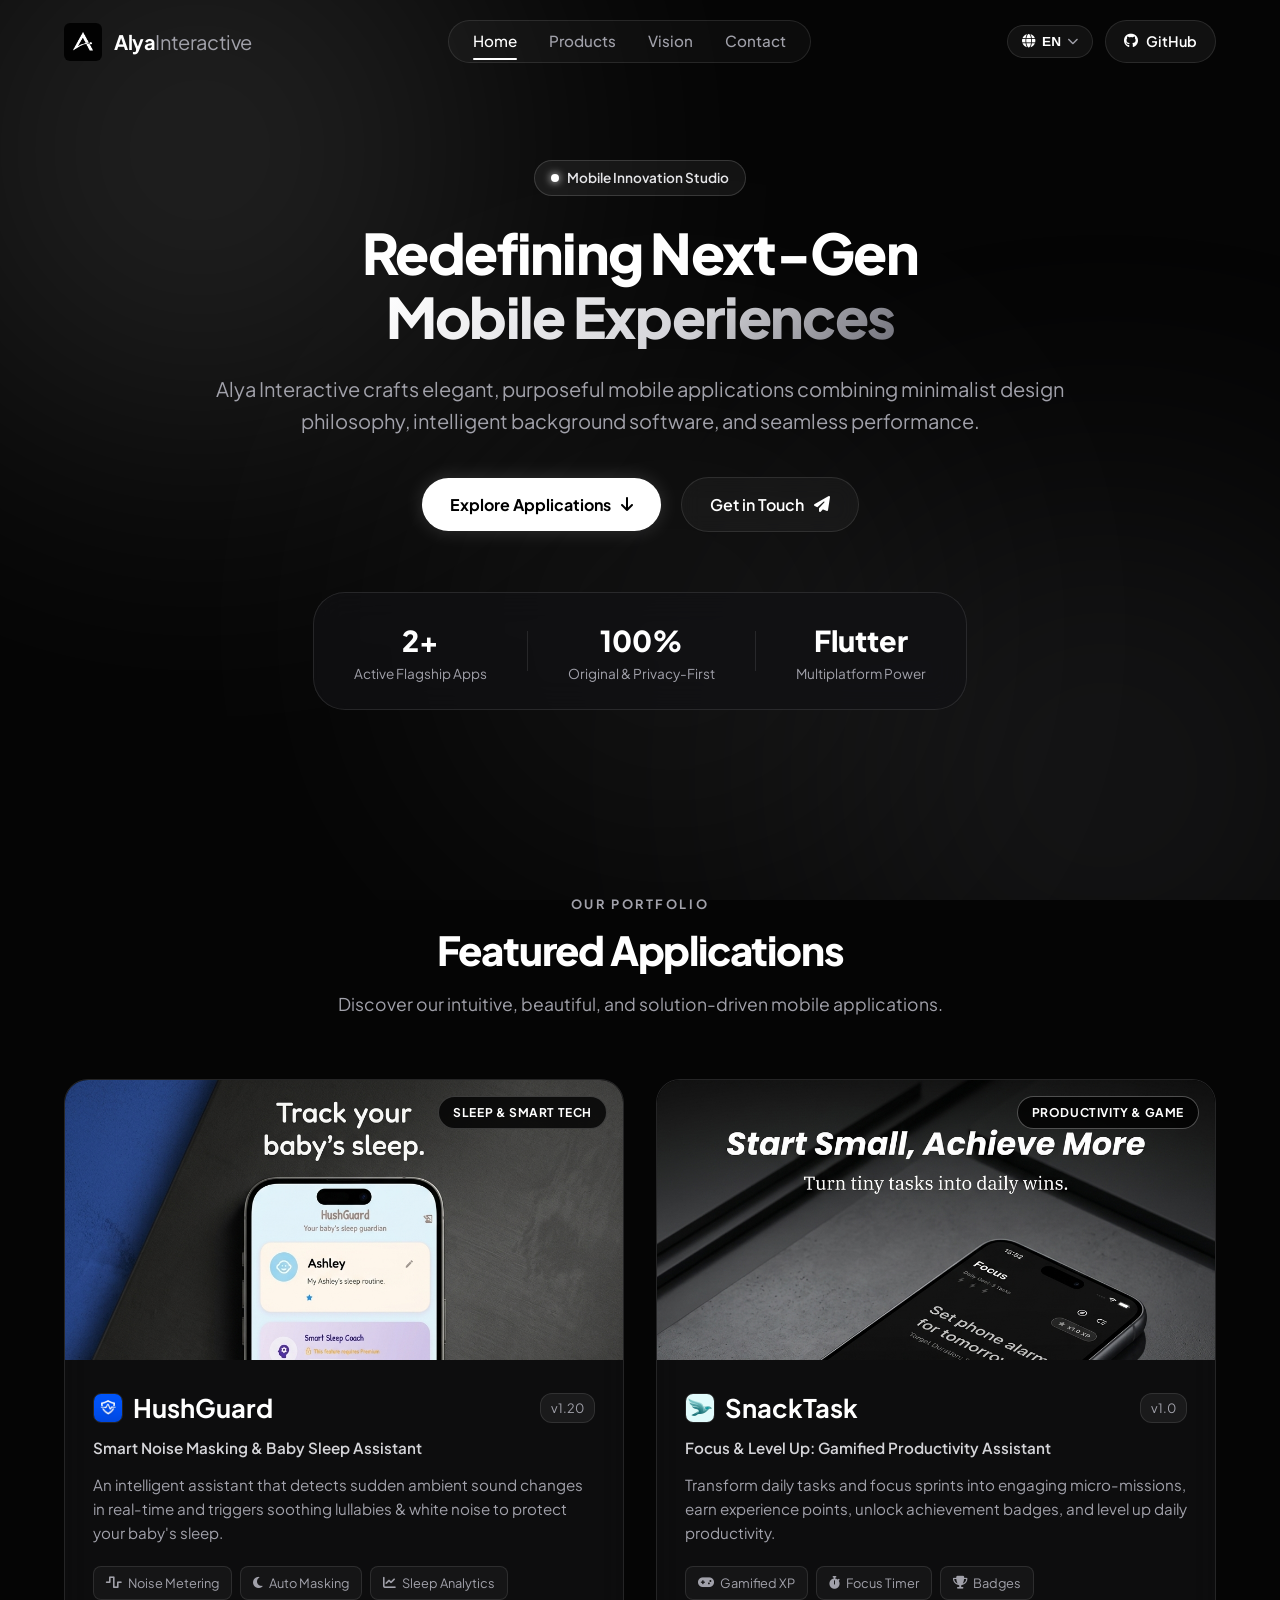
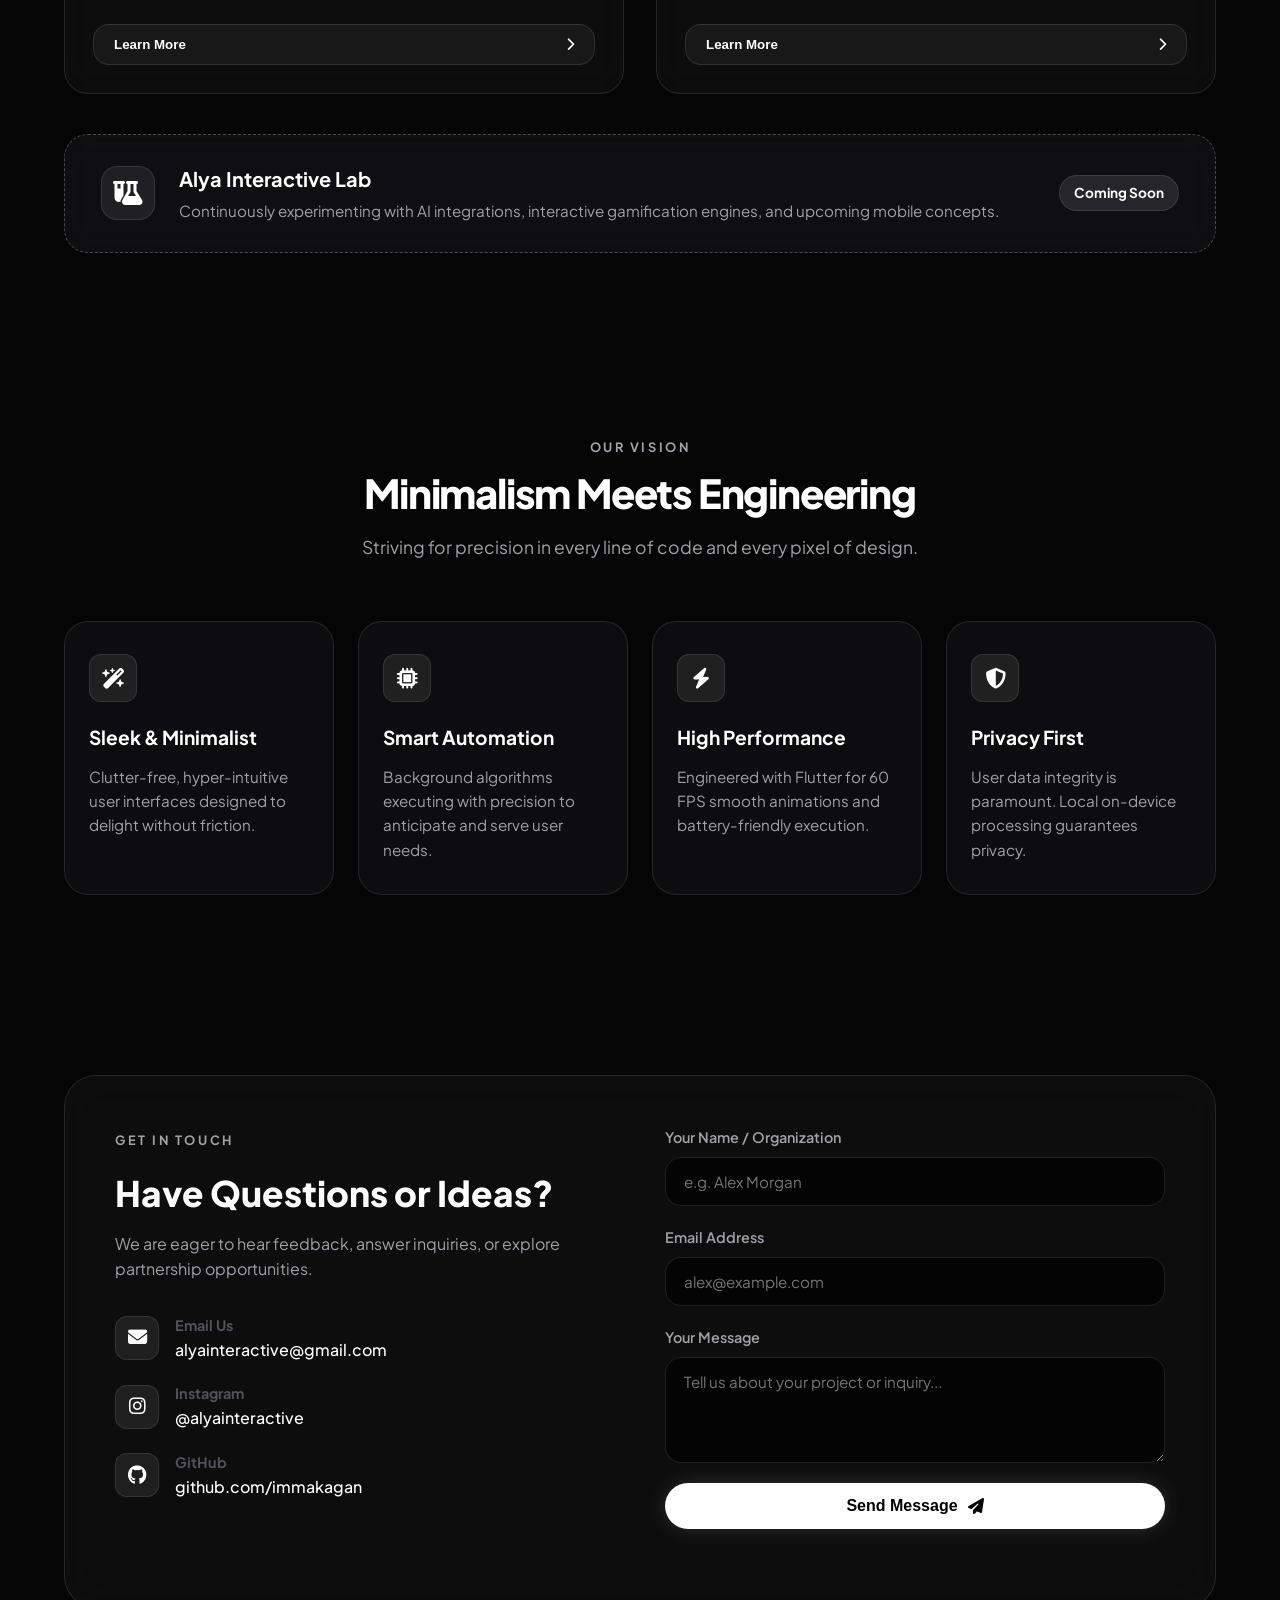
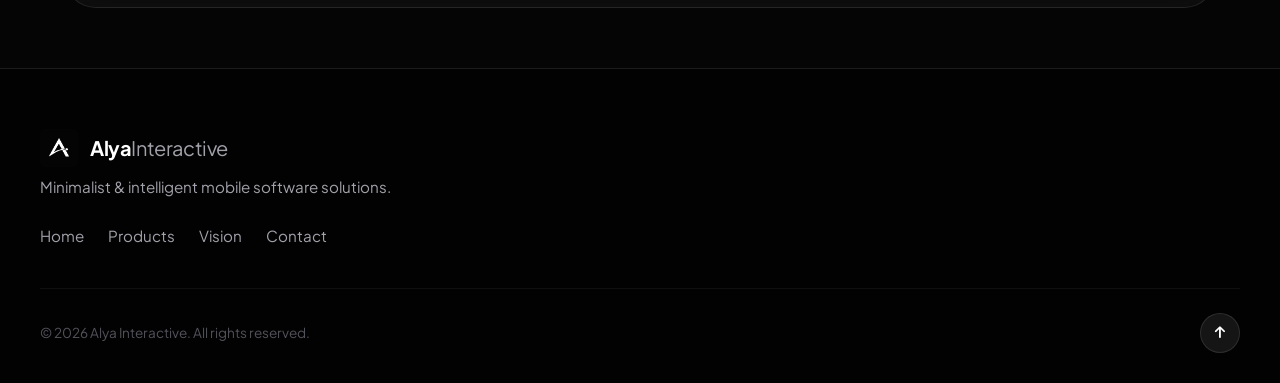
==== index.html @ b9099447 "feat: update contact email to alyainteractive@gmail.com and add Instagram link" ====
<!DOCTYPE html>
<html lang="en">
<head>
    <meta charset="UTF-8">
    <meta name="viewport" content="width=device-width, initial-scale=1.0">
    <meta name="description" content="Alya Interactive - Innovative, smart & minimalist mobile application development studio. Creators of HushGuard, SnackTask, and next-gen mobile experiences.">
    <meta name="keywords" content="Alya Interactive, HushGuard, SnackTask, Mobile Studio, App Development, Flutter, iOS, Android, Minimalist Design">
    <meta name="author" content="Alya Interactive">
    <meta property="og:title" content="Alya Interactive | Mobile App & Digital Experience Studio">
    <meta property="og:description" content="Redefining mobile experiences with minimalist design and intelligent technology. Explore our apps.">
    <meta property="og:type" content="website">
    <meta property="og:url" content="https://immakagan.github.io/alyainteractive.github.io/">
    <meta property="og:image" content="assets/images/hushguard_mockup.png">
    
    <title>Alya Interactive | Mobile App & Digital Experience Studio</title>
    
    <!-- Google Fonts -->
    <link rel="preconnect" href="https://fonts.googleapis.com">
    <link rel="preconnect" href="https://fonts.gstatic.com" crossorigin>
    <link href="https://fonts.googleapis.com/css2?family=Plus+Jakarta+Sans:wght@300;400;500;600;700;800&display=swap" rel="stylesheet">
    
    <!-- FontAwesome Icons -->
    <link rel="stylesheet" href="https://cdnjs.cloudflare.com/ajax/libs/font-awesome/6.5.1/css/all.min.css">
    
    <!-- Custom CSS -->
    <link rel="stylesheet" href="style.css">
</head>
<body>
    <!-- Background Animated Gradient Orbs -->
    <div class="gradient-bg">
        <div class="orb orb-1"></div>
        <div class="orb orb-2"></div>
        <div class="orb orb-3"></div>
    </div>
    
    <!-- Header / Navbar -->
    <header class="navbar-header" id="navbar">
        <div class="nav-container">
            <a href="#hero" class="brand-logo" id="brand-logo">
                <img src="assets/images/logo.png" alt="Alya Interactive Logo" class="brand-logo-img">
                <span class="logo-text">Alya<span class="highlight">Interactive</span></span>
            </a>
            
            <nav class="nav-menu" id="nav-menu">
                <a href="#hero" class="nav-link active" id="nav-home" data-i18n="nav_home">Home</a>
                <a href="#apps" class="nav-link" id="nav-apps" data-i18n="nav_apps">Products</a>
                <a href="#philosophy" class="nav-link" id="nav-philosophy" data-i18n="nav_philosophy">Vision</a>
                <a href="#contact" class="nav-link" id="nav-contact" data-i18n="nav_contact">Contact</a>
            </nav>
            
            <div class="nav-actions">
                <!-- 10 Languages i18n Dropdown -->
                <div class="lang-dropdown" id="lang-dropdown">
                    <button class="lang-btn" id="lang-btn" onclick="toggleLangMenu(event)" aria-label="Select Language">
                        <i class="fa-solid fa-globe"></i>
                        <span id="current-lang-code">EN</span>
                        <i class="fa-solid fa-chevron-down lang-chevron"></i>
                    </button>
                    <div class="lang-menu" id="lang-menu">
                        <button class="lang-option" data-lang="en" onclick="setLanguage('en')">🇬🇧 English</button>
                        <button class="lang-option" data-lang="tr" onclick="setLanguage('tr')">🇹🇷 Türkçe</button>
                        <button class="lang-option" data-lang="es" onclick="setLanguage('es')">🇪🇸 Español</button>
                        <button class="lang-option" data-lang="de" onclick="setLanguage('de')">🇩🇪 Deutsch</button>
                        <button class="lang-option" data-lang="fr" onclick="setLanguage('fr')">🇫🇷 Français</button>
                        <button class="lang-option" data-lang="it" onclick="setLanguage('it')">🇮🇹 Italiano</button>
                        <button class="lang-option" data-lang="pt" onclick="setLanguage('pt')">🇵🇹 Português</button>
                        <button class="lang-option" data-lang="ja" onclick="setLanguage('ja')">🇯🇵 日本語</button>
                        <button class="lang-option" data-lang="ko" onclick="setLanguage('ko')">🇰🇷 한국어</button>
                        <button class="lang-option" data-lang="zh" onclick="setLanguage('zh')">🇨🇳 中文</button>
                    </div>
                </div>

                <a href="https://github.com/immakagan" target="_blank" rel="noopener" class="btn-github-nav" id="github-nav-btn" title="GitHub Profile">
                    <i class="fa-brands fa-github"></i> GitHub
                </a>
                <button class="mobile-toggle" id="mobile-toggle-btn" aria-label="Toggle Navigation Menu">
                    <i class="fa-solid fa-bars"></i>
                </button>
            </div>
        </div>
    </header>

    <main>
        <!-- Hero Section -->
        <section class="hero-section" id="hero">
            <div class="hero-content">
                <div class="badge-pill">
                    <span class="badge-dot"></span>
                    <span data-i18n="badge_studio">Mobile Innovation Studio</span>
                </div>
                <h1 class="hero-title">
                    <span data-i18n="hero_title_prefix">Redefining Next-Gen </span><span class="gradient-text" data-i18n="hero_title_highlight">Mobile Experiences</span>
                </h1>
                <p class="hero-subtitle" data-i18n="hero_subtitle">
                    Alya Interactive crafts elegant, purposeful mobile applications combining minimalist design philosophy, intelligent background software, and seamless performance.
                </p>
                <div class="hero-cta-group">
                    <a href="#apps" class="btn-primary" id="btn-explore-apps">
                        <span data-i18n="btn_explore">Explore Applications</span>
                        <i class="fa-solid fa-arrow-down"></i>
                    </a>
                    <a href="#contact" class="btn-secondary" id="btn-contact-hero">
                        <span data-i18n="btn_contact">Get in Touch</span>
                        <i class="fa-solid fa-paper-plane"></i>
                    </a>
                </div>
                
                <div class="hero-stats">
                    <div class="stat-item">
                        <span class="stat-number">2+</span>
                        <span class="stat-label" data-i18n="stat_apps">Active Flagship Apps</span>
                    </div>
                    <div class="stat-divider"></div>
                    <div class="stat-item">
                        <span class="stat-number">100%</span>
                        <span class="stat-label" data-i18n="stat_original">Original & Privacy-First</span>
                    </div>
                    <div class="stat-divider"></div>
                    <div class="stat-item">
                        <span class="stat-number">Flutter</span>
                        <span class="stat-label" data-i18n="stat_power">Multiplatform Power</span>
                    </div>
                </div>
            </div>
        </section>

        <!-- Apps Section -->
        <section class="apps-section" id="apps">
            <div class="section-header">
                <span class="section-tag" data-i18n="portfolio_tag">OUR PORTFOLIO</span>
                <h2 class="section-title" data-i18n="portfolio_title">Featured Applications</h2>
                <p class="section-description" data-i18n="portfolio_sub">Discover our intuitive, beautiful, and solution-driven mobile applications.</p>
            </div>

            <div class="apps-grid">
                <!-- App Card 1: HushGuard -->
                <article class="app-card" id="app-card-hushguard">
                    <div class="app-card-image">
                        <img src="assets/images/hushguard_mockup.png" alt="HushGuard Smart Noise Masking Assistant" loading="lazy">
                        <div class="app-badge">Sleep & Smart Tech</div>
                    </div>
                    <div class="app-card-body">
                        <div class="app-title-row">
                            <div class="app-title-flex">
                                <img src="assets/images/hushguard_icon.png" alt="HushGuard Icon" class="app-mini-icon" onerror="this.style.display='none';">
                                <h3 class="app-title">HushGuard</h3>
                            </div>
                            <span class="app-version">v1.20</span>
                        </div>
                        <p class="app-tagline" data-i18n="hushguard_tagline">Smart Noise Masking & Baby Sleep Assistant</p>
                        <p class="app-summary" data-i18n="hushguard_summary">
                            An intelligent assistant that detects sudden ambient sound changes in real-time and triggers soothing lullabies & white noise to protect your baby's sleep.
                        </p>
                        
                        <div class="app-features-chips">
                            <span><i class="fa-solid fa-wave-square"></i> Noise Metering</span>
                            <span><i class="fa-solid fa-moon"></i> Auto Masking</span>
                            <span><i class="fa-solid fa-chart-line"></i> Sleep Analytics</span>
                        </div>
                        
                        <div class="app-card-actions">
                            <button class="btn-card-details" onclick="openModal('hushguard')" id="btn-details-hushguard">
                                <span data-i18n="btn_details">Learn More</span>
                                <i class="fa-solid fa-chevron-right"></i>
                            </button>
                        </div>
                    </div>
                </article>

                <!-- App Card 2: SnackTask -->
                <article class="app-card" id="app-card-snacktask">
                    <div class="app-card-image">
                        <img src="assets/images/snacktask_mockup.png" alt="SnackTask Gamified Task & Focus Booster" loading="lazy">
                        <div class="app-badge accent-green">Productivity & Game</div>
                    </div>
                    <div class="app-card-body">
                        <div class="app-title-row">
                            <div class="app-title-flex">
                                <img src="assets/images/snacktask_icon.png" alt="SnackTask Icon" class="app-mini-icon" onerror="this.style.display='none';">
                                <h3 class="app-title">SnackTask</h3>
                            </div>
                            <span class="app-version">v1.0</span>
                        </div>
                        <p class="app-tagline" data-i18n="snacktask_tagline">Focus & Level Up: Gamified Productivity Assistant</p>
                        <p class="app-summary" data-i18n="snacktask_summary">
                            Transform daily tasks and focus sprints into engaging micro-missions, earn experience points, unlock achievement badges, and level up daily productivity.
                        </p>
                        
                        <div class="app-features-chips">
                            <span><i class="fa-solid fa-gamepad"></i> Gamified XP</span>
                            <span><i class="fa-solid fa-stopwatch"></i> Focus Timer</span>
                            <span><i class="fa-solid fa-trophy"></i> Badges</span>
                        </div>
                        
                        <div class="app-card-actions">
                            <button class="btn-card-details" onclick="openModal('snacktask')" id="btn-details-snacktask">
                                <span data-i18n="btn_details">Learn More</span>
                                <i class="fa-solid fa-chevron-right"></i>
                            </button>
                        </div>
                    </div>
                </article>
            </div>

            <!-- Future Lab Card -->
            <div class="future-lab-banner" id="future-lab">
                <div class="lab-icon"><i class="fa-solid fa-flask-vial"></i></div>
                <div class="lab-text">
                    <h3 data-i18n="lab_title">Alya Interactive Lab</h3>
                    <p data-i18n="lab_desc">Continuously experimenting with AI integrations, interactive gamification engines, and upcoming mobile concepts.</p>
                </div>
                <div class="lab-badge" data-i18n="lab_badge">Coming Soon</div>
            </div>
        </section>

        <!-- Philosophy Section -->
        <section class="philosophy-section" id="philosophy">
            <div class="section-header">
                <span class="section-tag" data-i18n="vision_tag">OUR VISION</span>
                <h2 class="section-title" data-i18n="vision_title">Minimalism Meets Engineering</h2>
                <p class="section-description" data-i18n="vision_sub">Striving for precision in every line of code and every pixel of design.</p>
            </div>

            <div class="pillars-grid">
                <div class="pillar-card">
                    <div class="pillar-icon"><i class="fa-solid fa-wand-magic-sparkles"></i></div>
                    <h3 data-i18n="p1_title">Sleek & Minimalist</h3>
                    <p data-i18n="p1_desc">Clutter-free, hyper-intuitive user interfaces designed to delight without friction.</p>
                </div>

                <div class="pillar-card">
                    <div class="pillar-icon"><i class="fa-solid fa-microchip"></i></div>
                    <h3 data-i18n="p2_title">Smart Automation</h3>
                    <p data-i18n="p2_desc">Background algorithms executing with precision to anticipate and serve user needs.</p>
                </div>

                <div class="pillar-card">
                    <div class="pillar-icon"><i class="fa-solid fa-bolt"></i></div>
                    <h3 data-i18n="p3_title">High Performance</h3>
                    <p data-i18n="p3_desc">Engineered with Flutter for 60 FPS smooth animations and battery-friendly execution.</p>
                </div>

                <div class="pillar-card">
                    <div class="pillar-icon"><i class="fa-solid fa-shield-halved"></i></div>
                    <h3 data-i18n="p4_title">Privacy First</h3>
                    <p data-i18n="p4_desc">User data integrity is paramount. Local on-device processing guarantees privacy.</p>
                </div>
            </div>
        </section>

        <!-- Contact Section -->
        <section class="contact-section" id="contact">
            <div class="contact-card">
                <div class="contact-info">
                    <span class="section-tag" data-i18n="contact_tag">GET IN TOUCH</span>
                    <h2 data-i18n="contact_title">Have Questions or Ideas?</h2>
                    <p data-i18n="contact_sub">We are eager to hear feedback, answer inquiries, or explore partnership opportunities.</p>
                    
                    <div class="contact-details">
                        <div class="contact-item">
                            <i class="fa-solid fa-envelope"></i>
                            <div>
                                <strong>Email Us</strong>
                                <span><a href="mailto:alyainteractive@gmail.com" class="contact-link">alyainteractive@gmail.com</a></span>
                            </div>
                        </div>
                        <div class="contact-item">
                            <i class="fa-brands fa-instagram"></i>
                            <div>
                                <strong>Instagram</strong>
                                <span><a href="https://www.instagram.com/alyainteractive/" target="_blank" rel="noopener" class="contact-link">@alyainteractive</a></span>
                            </div>
                        </div>
                        <div class="contact-item">
                            <i class="fa-brands fa-github"></i>
                            <div>
                                <strong>GitHub</strong>
                                <span><a href="https://github.com/immakagan" target="_blank" rel="noopener" class="contact-link">github.com/immakagan</a></span>
                            </div>
                        </div>
                    </div>
                </div>

                <div class="contact-form-wrapper">
                    <form class="contact-form" id="contact-form" onsubmit="handleFormSubmit(event)">
                        <div class="form-group">
                            <label for="contact-name" data-i18n="lbl_name">Your Name / Organization</label>
                            <input type="text" id="contact-name" placeholder="e.g. Alex Morgan" required>
                        </div>
                        <div class="form-group">
                            <label for="contact-email" data-i18n="lbl_email">Email Address</label>
                            <input type="email" id="contact-email" placeholder="alex@example.com" required>
                        </div>
                        <div class="form-group">
                            <label for="contact-message" data-i18n="lbl_message">Your Message</label>
                            <textarea id="contact-message" rows="4" placeholder="Tell us about your project or inquiry..." required></textarea>
                        </div>
                        <button type="submit" class="btn-primary btn-block" id="btn-send-message">
                            <span data-i18n="btn_send">Send Message</span>
                            <i class="fa-solid fa-paper-plane"></i>
                        </button>
                        <div class="form-status" id="form-status"></div>
                    </form>
                </div>
            </div>
        </section>
    </main>

    <!-- Footer -->
    <footer class="footer">
        <div class="footer-container">
            <div class="footer-brand">
                <div class="brand-logo">
                    <img src="assets/images/logo.png" alt="Alya Interactive Logo" class="brand-logo-img">
                    <span class="logo-text">Alya<span class="highlight">Interactive</span></span>
                </div>
                <p data-i18n="footer_tagline">Minimalist & intelligent mobile software solutions.</p>
            </div>
            
            <div class="footer-links">
                <a href="#hero" data-i18n="nav_home">Home</a>
                <a href="#apps" data-i18n="nav_apps">Products</a>
                <a href="#philosophy" data-i18n="nav_philosophy">Vision</a>
                <a href="#contact" data-i18n="nav_contact">Contact</a>
            </div>

            <div class="footer-bottom">
                <p data-i18n="footer_rights">© 2026 Alya Interactive. All rights reserved.</p>
                <button class="back-to-top" id="back-to-top" onclick="window.scrollTo({top: 0, behavior: 'smooth'})" aria-label="Back to Top">
                    <i class="fa-solid fa-arrow-up"></i>
                </button>
            </div>
        </div>
    </footer>

    <!-- App Detail Modal -->
    <div class="modal-backdrop" id="app-modal" onclick="closeModalOnBackdrop(event)">
        <div class="modal-content">
            <button class="modal-close" onclick="closeModal()" aria-label="Close Modal"><i class="fa-solid fa-xmark"></i></button>
            
            <div id="modal-hushguard" class="modal-app-details" style="display: none;">
                <div class="modal-header">
                    <img src="assets/images/hushguard_mockup.png" alt="HushGuard Screenshot" class="modal-img">
                    <div>
                        <span class="modal-tag">Baby & Sleep Tech</span>
                        <h2>HushGuard</h2>
                        <p class="modal-sub">Smart Noise Monitoring & Masking Assistant</p>
                    </div>
                </div>
                <div class="modal-body-text">
                    <h4>Key Features</h4>
                    <ul>
                        <li><i class="fa-solid fa-check"></i> <strong>Ambient Noise Monitoring:</strong> Real-time high-precision decibel and noise level detection.</li>
                        <li><i class="fa-solid fa-check"></i> <strong>Automated Sound Trigger:</strong> Instantly plays soothing white noise or lullabies when disturbance or crying is detected.</li>
                        <li><i class="fa-solid fa-check"></i> <strong>Rich Audio Library:</strong> Ocean waves, rain soundscapes, white noise, and custom lullabies.</li>
                        <li><i class="fa-solid fa-check"></i> <strong>Background Efficiency:</strong> Continues monitoring seamlessly with minimal battery footprint even with screen off.</li>
                    </ul>
                    <div class="modal-store-buttons">
                        <a href="#" class="btn-store disabled" onclick="alert('Google Play & App Store download links will be live soon!')">
                            <i class="fa-brands fa-google-play"></i> Google Play Store (Coming Soon)
                        </a>
                        <a href="#" class="btn-store disabled" onclick="alert('App Store download links will be live soon!')">
                            <i class="fa-brands fa-apple"></i> App Store (Coming Soon)
                        </a>
                    </div>
                </div>
            </div>

            <div id="modal-snacktask" class="modal-app-details" style="display: none;">
                <div class="modal-header">
                    <img src="assets/images/snacktask_mockup.png" alt="SnackTask Screenshot" class="modal-img">
                    <div>
                        <span class="modal-tag">Productivity & Gaming</span>
                        <h2>SnackTask</h2>
                        <p class="modal-sub">Gamified Task & Focus Sprint Tracker</p>
                    </div>
                </div>
                <div class="modal-body-text">
                    <h4>Key Features</h4>
                    <ul>
                        <li><i class="fa-solid fa-check"></i> <strong>Gamified Task Engine:</strong> Earn XP points, level up, and build productivity streaks as you complete daily goals.</li>
                        <li><i class="fa-solid fa-check"></i> <strong>Pomodoro Focus Sprints:</strong> Manage your deep work sessions with customizable focus timers.</li>
                        <li><i class="fa-solid fa-check"></i> <strong>Snack & Badge System:</strong> Unlock fun badges, avatars, and rewards for milestone accomplishments.</li>
                        <li><i class="fa-solid fa-check"></i> <strong>Clean & Lightning Fast:</strong> Zero friction, minimalist layout focused purely on your goals.</li>
                    </ul>
                    <div class="modal-store-buttons">
                        <a href="#" class="btn-store disabled" onclick="alert('Google Play & App Store download links will be live soon!')">
                            <i class="fa-brands fa-google-play"></i> Google Play Store (Coming Soon)
                        </a>
                        <a href="#" class="btn-store disabled" onclick="alert('App Store download links will be live soon!')">
                            <i class="fa-brands fa-apple"></i> App Store (Coming Soon)
                        </a>
                    </div>
                </div>
            </div>
        </div>
    </div>

    <!-- Custom i18n & Core JS -->
    <script src="i18n.js"></script>
    <script src="script.js"></script>
</body>
</html>
---- style.css ----
/* ==========================================================================
   Alya Interactive - Minimalist Monochrome (Black & White) Design System
   ========================================================================== */

:root {
    /* Color Palette - Pure Monochrome */
    --bg-dark: #050505;
    --bg-surface: rgba(18, 18, 20, 0.7);
    --bg-surface-hover: rgba(28, 28, 32, 0.85);
    --bg-card: rgba(15, 15, 17, 0.8);
    --border-color: rgba(255, 255, 255, 0.1);
    --border-highlight: rgba(255, 255, 255, 0.3);
    
    --text-primary: #ffffff;
    --text-secondary: #a1a1aa;
    --text-muted: #52525b;
    
    /* Monochrome Accents */
    --accent-white: #ffffff;
    --accent-silver: #d4d4d8;
    --accent-gray: #3f3f46;
    
    --gradient-brand: linear-gradient(135deg, #ffffff 0%, #a1a1aa 100%);
    --gradient-text: linear-gradient(135deg, #ffffff 0%, #d4d4d8 60%, #71717a 100%);
    --gradient-silver: linear-gradient(135deg, #e4e4e7 0%, #52525b 100%);
    
    /* Shadows & Glows */
    --glow-white: 0 0 30px rgba(255, 255, 255, 0.15);
    --shadow-card: 0 20px 40px -15px rgba(0, 0, 0, 0.8);
    
    /* Layout & Spacing */
    --radius-sm: 8px;
    --radius-md: 16px;
    --radius-lg: 24px;
    --radius-xl: 32px;
    --transition: all 0.3s cubic-bezier(0.16, 1, 0.3, 1);
}

/* Reset & Base Styles */
* {
    margin: 0;
    padding: 0;
    box-sizing: border-box;
}

html {
    scroll-behavior: smooth;
    font-size: 16px;
}

body {
    font-family: 'Plus Jakarta Sans', -apple-system, BlinkMacSystemFont, 'Segoe UI', Roboto, sans-serif;
    background-color: var(--bg-dark);
    color: var(--text-primary);
    line-height: 1.6;
    overflow-x: hidden;
    position: relative;
    min-height: 100vh;
}

/* Scrollbar Customization */
::-webkit-scrollbar {
    width: 8px;
}
::-webkit-scrollbar-track {
    background: var(--bg-dark);
}
::-webkit-scrollbar-thumb {
    background: rgba(255, 255, 255, 0.2);
    border-radius: 4px;
}
::-webkit-scrollbar-thumb:hover {
    background: rgba(255, 255, 255, 0.4);
}

/* Background Ambient Orbs (Monochrome) */
.gradient-bg {
    position: fixed;
    top: 0;
    left: 0;
    width: 100vw;
    height: 100vh;
    z-index: -1;
    overflow: hidden;
    pointer-events: none;
}

.orb {
    position: absolute;
    border-radius: 50%;
    filter: blur(140px);
    opacity: 0.12;
    animation: floatOrb 20s infinite alternate ease-in-out;
}

.orb-1 {
    width: 600px;
    height: 600px;
    background: #ffffff;
    top: -150px;
    left: -100px;
}

.orb-2 {
    width: 550px;
    height: 550px;
    background: #a1a1aa;
    bottom: -150px;
    right: -100px;
    animation-delay: -7s;
}

.orb-3 {
    width: 450px;
    height: 450px;
    background: #ffffff;
    top: 45%;
    left: 35%;
    opacity: 0.08;
    animation-delay: -14s;
}

@keyframes floatOrb {
    0% { transform: translate(0, 0) scale(1); }
    50% { transform: translate(50px, 60px) scale(1.08); }
    100% { transform: translate(-30px, -40px) scale(0.92); }
}

/* Typography Helpers */
.gradient-text {
    background: var(--gradient-text);
    -webkit-background-clip: text;
    -webkit-text-fill-color: transparent;
    display: inline-block;
}

/* Navbar */
.navbar-header {
    position: fixed;
    top: 0;
    left: 0;
    width: 100%;
    z-index: 1000;
    transition: var(--transition);
    padding: 20px 0;
}

.navbar-header.scrolled {
    background: rgba(5, 5, 5, 0.9);
    backdrop-filter: blur(20px);
    border-bottom: 1px solid var(--border-color);
    padding: 14px 0;
}

.nav-container {
    max-width: 1200px;
    margin: 0 auto;
    padding: 0 24px;
    display: flex;
    align-items: center;
    justify-content: space-between;
}

.brand-logo {
    display: flex;
    align-items: center;
    gap: 12px;
    text-decoration: none;
    color: var(--text-primary);
    font-weight: 700;
    font-size: 1.25rem;
    letter-spacing: -0.02em;
}

.brand-logo-img {
    height: 38px;
    width: auto;
    object-fit: contain;
    border-radius: 6px;
    filter: invert(1) brightness(1.2);
    mix-blend-mode: screen;
}

.logo-icon {
    width: 38px;
    height: 38px;
    background: #ffffff;
    border-radius: 8px;
    display: flex;
    align-items: center;
    justify-content: center;
    color: #000000;
    font-size: 1.1rem;
    box-shadow: var(--glow-white);
}

.logo-text .highlight {
    color: var(--text-secondary);
    font-weight: 400;
}

.nav-menu {
    display: flex;
    align-items: center;
    gap: 32px;
    background: rgba(255, 255, 255, 0.03);
    padding: 8px 24px;
    border-radius: 40px;
    border: 1px solid var(--border-color);
    backdrop-filter: blur(12px);
}

.nav-link {
    color: var(--text-secondary);
    text-decoration: none;
    font-size: 0.95rem;
    font-weight: 500;
    transition: var(--transition);
    position: relative;
}

.nav-link:hover, .nav-link.active {
    color: var(--text-primary);
}

.nav-link.active::after {
    content: '';
    position: absolute;
    bottom: -6px;
    left: 0;
    width: 100%;
    height: 2px;
    background: #ffffff;
    border-radius: 2px;
}

.nav-actions {
    display: flex;
    align-items: center;
    gap: 12px;
}

/* Language Dropdown Selector */
.lang-dropdown {
    position: relative;
}

.lang-btn {
    display: inline-flex;
    align-items: center;
    gap: 6px;
    background: rgba(255, 255, 255, 0.05);
    color: var(--text-primary);
    padding: 8px 14px;
    border-radius: 30px;
    font-size: 0.85rem;
    font-weight: 600;
    border: 1px solid var(--border-color);
    cursor: pointer;
    transition: var(--transition);
}

.lang-btn:hover {
    background: rgba(255, 255, 255, 0.12);
    border-color: rgba(255, 255, 255, 0.3);
}

.lang-chevron {
    font-size: 0.7rem;
    color: var(--text-secondary);
    transition: transform 0.2s ease;
}

.lang-menu {
    position: absolute;
    top: calc(100% + 8px);
    right: 0;
    background: #0f0f12;
    border: 1px solid var(--border-highlight);
    border-radius: var(--radius-md);
    padding: 8px;
    display: flex;
    flex-direction: column;
    gap: 4px;
    min-width: 150px;
    box-shadow: var(--shadow-card), var(--glow-white);
    opacity: 0;
    pointer-events: none;
    transform: translateY(-8px);
    transition: var(--transition);
    z-index: 1100;
}

.lang-dropdown.active .lang-menu {
    opacity: 1;
    pointer-events: auto;
    transform: translateY(0);
}

.lang-dropdown.active .lang-chevron {
    transform: rotate(180deg);
}

.lang-option {
    background: transparent;
    border: none;
    color: var(--text-secondary);
    padding: 8px 12px;
    border-radius: 8px;
    text-align: left;
    font-size: 0.85rem;
    font-weight: 500;
    cursor: pointer;
    transition: var(--transition);
}

.lang-option:hover, .lang-option.active {
    background: rgba(255, 255, 255, 0.1);
    color: #ffffff;
}

.btn-github-nav {
    display: inline-flex;
    align-items: center;
    gap: 8px;
    background: rgba(255, 255, 255, 0.05);
    color: var(--text-primary);
    padding: 9px 18px;
    border-radius: 30px;
    font-size: 0.9rem;
    font-weight: 600;
    text-decoration: none;
    border: 1px solid var(--border-color);
    transition: var(--transition);
}

.btn-github-nav:hover {
    background: rgba(255, 255, 255, 0.15);
    border-color: rgba(255, 255, 255, 0.4);
    transform: translateY(-2px);
}

.mobile-toggle {
    display: none;
    background: transparent;
    border: none;
    color: var(--text-primary);
    font-size: 1.5rem;
    cursor: pointer;
}

/* High-Contrast Buttons */
.btn-primary {
    display: inline-flex;
    align-items: center;
    gap: 10px;
    background: #ffffff;
    color: #000000;
    padding: 14px 28px;
    border-radius: 30px;
    font-size: 1rem;
    font-weight: 700;
    text-decoration: none;
    border: none;
    cursor: pointer;
    box-shadow: 0 0 20px rgba(255, 255, 255, 0.15);
    transition: var(--transition);
}

.btn-primary:hover {
    transform: translateY(-3px);
    background: #e4e4e7;
    box-shadow: 0 10px 30px rgba(255, 255, 255, 0.25);
}

.btn-secondary {
    display: inline-flex;
    align-items: center;
    gap: 10px;
    background: rgba(255, 255, 255, 0.04);
    color: var(--text-primary);
    padding: 14px 28px;
    border-radius: 30px;
    font-size: 1rem;
    font-weight: 600;
    text-decoration: none;
    border: 1px solid var(--border-color);
    backdrop-filter: blur(10px);
    transition: var(--transition);
}

.btn-secondary:hover {
    background: rgba(255, 255, 255, 0.1);
    border-color: rgba(255, 255, 255, 0.3);
    transform: translateY(-3px);
}

.btn-block {
    width: 100%;
    justify-content: center;
}

/* Sections Base */
section {
    padding: 120px 24px 60px;
    max-width: 1200px;
    margin: 0 auto;
}

.section-header {
    text-align: center;
    max-width: 700px;
    margin: 0 auto 60px;
}

.section-tag {
    display: inline-block;
    font-size: 0.8rem;
    font-weight: 700;
    letter-spacing: 0.2em;
    color: var(--text-secondary);
    margin-bottom: 12px;
    text-transform: uppercase;
}

.section-title {
    font-size: 2.5rem;
    font-weight: 800;
    letter-spacing: -0.03em;
    margin-bottom: 16px;
    line-height: 1.2;
}

.section-description {
    color: var(--text-secondary);
    font-size: 1.1rem;
}

/* Hero Section */
.hero-section {
    min-height: 85vh;
    display: flex;
    align-items: center;
    justify-content: center;
    text-align: center;
    padding-top: 160px;
}

.hero-content {
    max-width: 850px;
}

.badge-pill {
    display: inline-flex;
    align-items: center;
    gap: 8px;
    background: rgba(255, 255, 255, 0.06);
    border: 1px solid rgba(255, 255, 255, 0.15);
    padding: 6px 16px;
    border-radius: 20px;
    font-size: 0.85rem;
    font-weight: 600;
    color: #e4e4e7;
    margin-bottom: 24px;
}

.badge-dot {
    width: 8px;
    height: 8px;
    background: #ffffff;
    border-radius: 50%;
    box-shadow: 0 0 8px #ffffff;
}

.hero-title {
    font-size: 3.5rem;
    font-weight: 800;
    line-height: 1.15;
    letter-spacing: -0.03em;
    margin-bottom: 24px;
}

.hero-subtitle {
    font-size: 1.25rem;
    color: var(--text-secondary);
    margin-bottom: 40px;
    font-weight: 400;
}

.hero-cta-group {
    display: flex;
    align-items: center;
    justify-content: center;
    gap: 20px;
    margin-bottom: 60px;
    flex-wrap: wrap;
}

.hero-stats {
    display: flex;
    align-items: center;
    justify-content: center;
    gap: 40px;
    background: var(--bg-surface);
    border: 1px solid var(--border-color);
    padding: 24px 40px;
    border-radius: var(--radius-xl);
    backdrop-filter: blur(16px);
    width: fit-content;
    margin: 0 auto;
}

.stat-item {
    display: flex;
    flex-direction: column;
    align-items: center;
}

.stat-number {
    font-size: 1.8rem;
    font-weight: 800;
    color: var(--text-primary);
}

.stat-label {
    font-size: 0.85rem;
    color: var(--text-secondary);
}

.stat-divider {
    width: 1px;
    height: 40px;
    background: var(--border-color);
}

/* App Showcase Grid */
.apps-grid {
    display: grid;
    grid-template-columns: repeat(auto-fit, minmax(340px, 1fr));
    gap: 32px;
    margin-bottom: 40px;
}

.app-card {
    background: var(--bg-card);
    border: 1px solid var(--border-color);
    border-radius: var(--radius-lg);
    overflow: hidden;
    backdrop-filter: blur(16px);
    transition: var(--transition);
    display: flex;
    flex-direction: column;
}

.app-card:hover {
    transform: translateY(-8px);
    border-color: var(--border-highlight);
    box-shadow: var(--shadow-card), var(--glow-white);
}

.app-card-image {
    position: relative;
    width: 100%;
    height: 280px;
    background: #000000;
    overflow: hidden;
}

.app-card-image img {
    width: 100%;
    height: 100%;
    object-fit: cover;
    object-position: top center;
    transition: transform 0.5s ease;
}

.app-card:hover .app-card-image img {
    transform: scale(1.04);
}

.app-badge {
    position: absolute;
    top: 16px;
    right: 16px;
    background: rgba(0, 0, 0, 0.8);
    border: 1px solid rgba(255, 255, 255, 0.2);
    backdrop-filter: blur(8px);
    color: #ffffff;
    font-size: 0.75rem;
    font-weight: 700;
    padding: 6px 14px;
    border-radius: 20px;
    text-transform: uppercase;
    letter-spacing: 0.05em;
}

.app-badge.accent-green {
    background: rgba(0, 0, 0, 0.8);
    border-color: rgba(255, 255, 255, 0.3);
}

.app-card-body {
    padding: 28px;
    display: flex;
    flex-direction: column;
    flex: 1;
}

.app-title-row {
    display: flex;
    align-items: center;
    justify-content: space-between;
    margin-bottom: 8px;
}

.app-title-flex {
    display: flex;
    align-items: center;
    gap: 10px;
}

.app-mini-icon {
    width: 30px;
    height: 30px;
    border-radius: 8px;
    object-fit: cover;
    border: 1px solid var(--border-color);
}

.app-title {
    font-size: 1.6rem;
    font-weight: 700;
}

.app-version {
    font-size: 0.8rem;
    background: rgba(255, 255, 255, 0.06);
    border: 1px solid var(--border-color);
    padding: 4px 10px;
    border-radius: 12px;
    color: var(--text-secondary);
}

.app-tagline {
    color: var(--accent-silver);
    font-size: 0.95rem;
    font-weight: 600;
    margin-bottom: 12px;
}

.app-summary {
    color: var(--text-secondary);
    font-size: 0.95rem;
    margin-bottom: 20px;
    flex: 1;
}

.app-features-chips {
    display: flex;
    flex-wrap: wrap;
    gap: 8px;
    margin-bottom: 24px;
}

.app-features-chips span {
    background: rgba(255, 255, 255, 0.04);
    border: 1px solid var(--border-color);
    padding: 6px 12px;
    border-radius: 8px;
    font-size: 0.8rem;
    color: var(--text-secondary);
    display: flex;
    align-items: center;
    gap: 6px;
}

.app-card-actions {
    margin-top: auto;
}

.btn-card-details {
    width: 100%;
    display: flex;
    align-items: center;
    justify-content: space-between;
    background: rgba(255, 255, 255, 0.05);
    border: 1px solid var(--border-color);
    color: var(--text-primary);
    padding: 12px 20px;
    border-radius: var(--radius-md);
    font-weight: 600;
    cursor: pointer;
    transition: var(--transition);
}

.btn-card-details:hover {
    background: #ffffff;
    border-color: #ffffff;
    color: #000000;
}

/* Future Lab Banner */
.future-lab-banner {
    display: flex;
    align-items: center;
    gap: 24px;
    background: rgba(18, 18, 20, 0.8);
    border: 1px dashed rgba(255, 255, 255, 0.25);
    padding: 28px 36px;
    border-radius: var(--radius-lg);
    backdrop-filter: blur(16px);
}

.lab-icon {
    width: 54px;
    height: 54px;
    background: rgba(255, 255, 255, 0.08);
    color: #ffffff;
    border-radius: 16px;
    display: flex;
    align-items: center;
    justify-content: center;
    font-size: 1.5rem;
    flex-shrink: 0;
    border: 1px solid var(--border-color);
}

.lab-text {
    flex: 1;
}

.lab-text h3 {
    font-size: 1.25rem;
    margin-bottom: 4px;
}

.lab-text p {
    color: var(--text-secondary);
    font-size: 0.95rem;
}

.lab-badge {
    background: rgba(255, 255, 255, 0.1);
    border: 1px solid var(--border-color);
    color: #ffffff;
    padding: 6px 14px;
    border-radius: 20px;
    font-size: 0.85rem;
    font-weight: 700;
}

/* Philosophy Section Grid */
.pillars-grid {
    display: grid;
    grid-template-columns: repeat(auto-fit, minmax(240px, 1fr));
    gap: 24px;
}

.pillar-card {
    background: var(--bg-surface);
    border: 1px solid var(--border-color);
    padding: 32px 24px;
    border-radius: var(--radius-lg);
    backdrop-filter: blur(16px);
    transition: var(--transition);
}

.pillar-card:hover {
    transform: translateY(-5px);
    border-color: rgba(255, 255, 255, 0.3);
    background: var(--bg-surface-hover);
}

.pillar-icon {
    width: 48px;
    height: 48px;
    background: rgba(255, 255, 255, 0.08);
    border-radius: 12px;
    display: flex;
    align-items: center;
    justify-content: center;
    color: #ffffff;
    font-size: 1.3rem;
    margin-bottom: 20px;
    border: 1px solid var(--border-color);
}

.pillar-card h3 {
    font-size: 1.2rem;
    margin-bottom: 12px;
}

.pillar-card p {
    color: var(--text-secondary);
    font-size: 0.95rem;
}

/* Contact Section */
.contact-card {
    background: var(--bg-card);
    border: 1px solid var(--border-color);
    border-radius: var(--radius-xl);
    padding: 50px;
    display: grid;
    grid-template-columns: 1fr 1fr;
    gap: 50px;
    backdrop-filter: blur(20px);
}

.contact-info h2 {
    font-size: 2.2rem;
    font-weight: 800;
    margin-top: 8px;
    margin-bottom: 16px;
    line-height: 1.25;
}

.contact-info p {
    color: var(--text-secondary);
    margin-bottom: 32px;
}

.contact-details {
    display: flex;
    flex-direction: column;
    gap: 20px;
}

.contact-item {
    display: flex;
    align-items: center;
    gap: 16px;
}

.contact-item i {
    width: 44px;
    height: 44px;
    background: rgba(255, 255, 255, 0.08);
    color: #ffffff;
    border-radius: 12px;
    display: flex;
    align-items: center;
    justify-content: center;
    font-size: 1.2rem;
    border: 1px solid var(--border-color);
}

.contact-item strong {
    display: block;
    font-size: 0.9rem;
    color: var(--text-muted);
}

.contact-item span {
    font-size: 1rem;
    color: var(--text-primary);
    font-weight: 500;
}

.contact-link {
    color: var(--text-primary);
    text-decoration: none;
    transition: var(--transition);
}

.contact-link:hover {
    color: var(--text-secondary);
    text-decoration: underline;
}

/* Form Styles */
.contact-form {
    display: flex;
    flex-direction: column;
    gap: 20px;
}

.form-group {
    display: flex;
    flex-direction: column;
    gap: 8px;
}

.form-group label {
    font-size: 0.9rem;
    font-weight: 600;
    color: var(--text-secondary);
}

.form-group input, .form-group textarea {
    background: rgba(0, 0, 0, 0.6);
    border: 1px solid var(--border-color);
    border-radius: var(--radius-md);
    padding: 14px 18px;
    color: var(--text-primary);
    font-family: inherit;
    font-size: 0.95rem;
    outline: none;
    transition: var(--transition);
}

.form-group input:focus, .form-group textarea:focus {
    border-color: #ffffff;
    box-shadow: 0 0 15px rgba(255, 255, 255, 0.15);
}

.form-status {
    font-size: 0.9rem;
    text-align: center;
    margin-top: 8px;
}

.form-status.success {
    color: #ffffff;
}

/* Footer */
.footer {
    border-top: 1px solid var(--border-color);
    padding: 60px 24px 30px;
    background: #020202;
}

.footer-container {
    max-width: 1200px;
    margin: 0 auto;
}

.footer-brand {
    margin-bottom: 24px;
}

.footer-brand p {
    color: var(--text-secondary);
    margin-top: 8px;
    font-size: 0.95rem;
}

.footer-links {
    display: flex;
    gap: 24px;
    margin-bottom: 40px;
}

.footer-links a {
    color: var(--text-secondary);
    text-decoration: none;
    font-size: 0.95rem;
    transition: var(--transition);
}

.footer-links a:hover {
    color: var(--text-primary);
}

.footer-bottom {
    display: flex;
    align-items: center;
    justify-content: space-between;
    padding-top: 24px;
    border-top: 1px solid rgba(255, 255, 255, 0.05);
    color: var(--text-muted);
    font-size: 0.85rem;
}

.back-to-top {
    background: rgba(255, 255, 255, 0.08);
    border: 1px solid var(--border-color);
    color: var(--text-primary);
    width: 40px;
    height: 40px;
    border-radius: 50%;
    cursor: pointer;
    transition: var(--transition);
}

.back-to-top:hover {
    background: #ffffff;
    color: #000000;
}

/* Modal Popup */
.modal-backdrop {
    position: fixed;
    top: 0;
    left: 0;
    width: 100vw;
    height: 100vh;
    background: rgba(0, 0, 0, 0.85);
    backdrop-filter: blur(16px);
    z-index: 2000;
    display: flex;
    align-items: center;
    justify-content: center;
    opacity: 0;
    pointer-events: none;
    transition: opacity 0.3s ease;
    padding: 20px;
}

.modal-backdrop.active {
    opacity: 1;
    pointer-events: auto;
}

.modal-content {
    background: #0d0d0f;
    border: 1px solid var(--border-highlight);
    border-radius: var(--radius-xl);
    max-width: 650px;
    width: 100%;
    padding: 36px;
    position: relative;
    box-shadow: var(--shadow-card), var(--glow-white);
    transform: scale(0.9);
    transition: transform 0.3s ease;
}

.modal-backdrop.active .modal-content {
    transform: scale(1);
}

.modal-close {
    position: absolute;
    top: 20px;
    right: 20px;
    background: rgba(255, 255, 255, 0.08);
    border: 1px solid var(--border-color);
    color: var(--text-primary);
    width: 36px;
    height: 36px;
    border-radius: 50%;
    cursor: pointer;
    font-size: 1.1rem;
    transition: var(--transition);
}

.modal-close:hover {
    background: #ffffff;
    color: #000000;
}

.modal-header {
    display: flex;
    align-items: center;
    gap: 20px;
    margin-bottom: 24px;
}

.modal-img {
    width: 80px;
    height: 80px;
    border-radius: 18px;
    object-fit: cover;
    border: 1px solid var(--border-color);
}

.modal-tag {
    font-size: 0.8rem;
    color: var(--text-secondary);
    font-weight: 700;
    text-transform: uppercase;
}

.modal-header h2 {
    font-size: 1.8rem;
    font-weight: 800;
}

.modal-sub {
    color: var(--text-secondary);
    font-size: 0.9rem;
}

.modal-body-text h4 {
    font-size: 1.1rem;
    margin-bottom: 14px;
}

.modal-body-text ul {
    list-style: none;
    margin-bottom: 28px;
}

.modal-body-text li {
    color: var(--text-secondary);
    margin-bottom: 10px;
    font-size: 0.95rem;
    display: flex;
    align-items: flex-start;
    gap: 10px;
}

.modal-body-text li i {
    color: #ffffff;
    margin-top: 4px;
}

.modal-store-buttons {
    display: flex;
    gap: 12px;
    flex-wrap: wrap;
}

.btn-store {
    display: inline-flex;
    align-items: center;
    gap: 10px;
    background: rgba(255, 255, 255, 0.08);
    border: 1px solid var(--border-color);
    color: var(--text-primary);
    padding: 12px 20px;
    border-radius: 12px;
    text-decoration: none;
    font-size: 0.9rem;
    font-weight: 600;
}

.btn-store.disabled {
    opacity: 0.7;
    cursor: pointer;
}

/* Responsive Media Queries */
@media (max-width: 900px) {
    .contact-card {
        grid-template-columns: 1fr;
        padding: 32px;
    }
    
    .hero-title {
        font-size: 2.6rem;
    }
    
    .future-lab-banner {
        flex-direction: column;
        text-align: center;
    }
}

@media (max-width: 768px) {
    .nav-menu {
        position: fixed;
        top: 80px;
        left: 0;
        width: 100%;
        background: rgba(5, 5, 5, 0.96);
        backdrop-filter: blur(20px);
        flex-direction: column;
        padding: 24px;
        border-radius: 0;
        border-bottom: 1px solid var(--border-color);
        display: none;
    }
    
    .nav-menu.active {
        display: flex;
    }

    .mobile-toggle {
        display: block;
    }
    
    .hero-stats {
        flex-direction: column;
        gap: 20px;
        width: 100%;
    }
    
    .stat-divider {
        width: 80%;
        height: 1px;
    }
    
    .section-title {
        font-size: 2rem;
    }
}
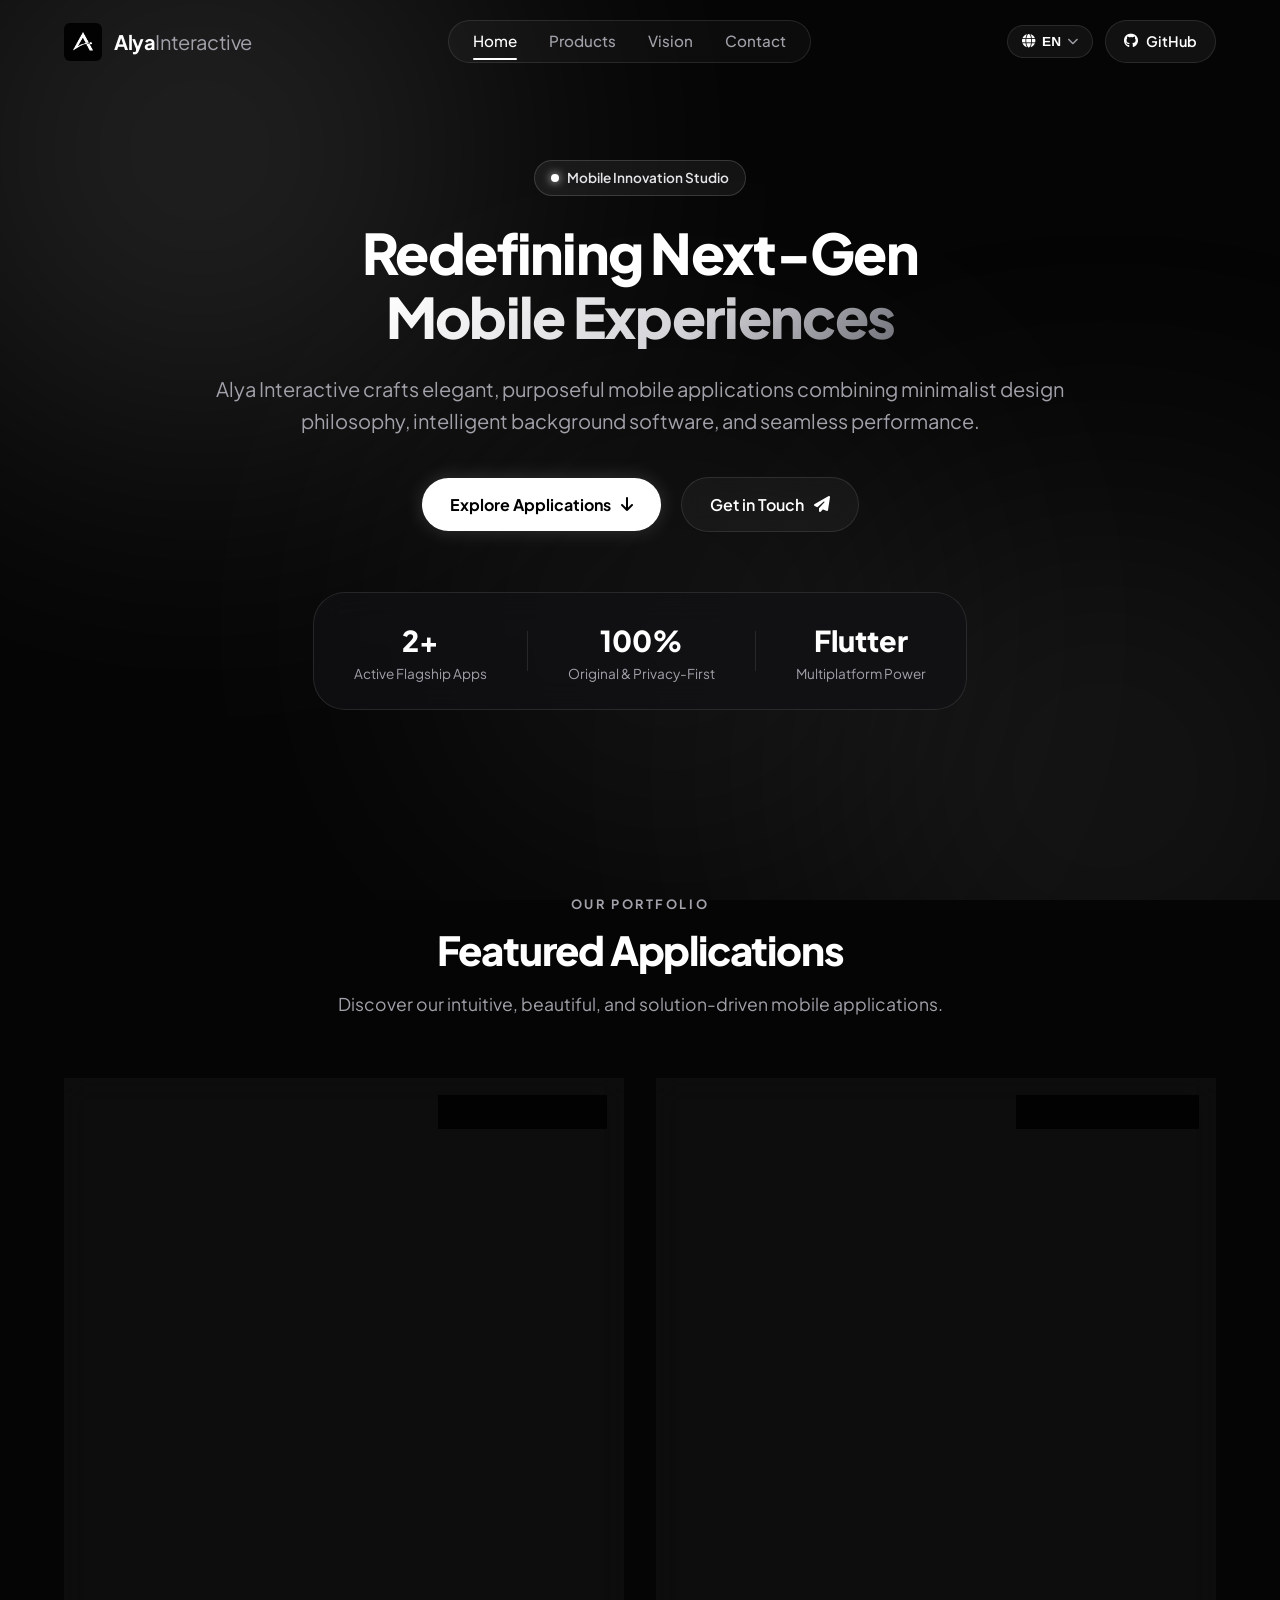
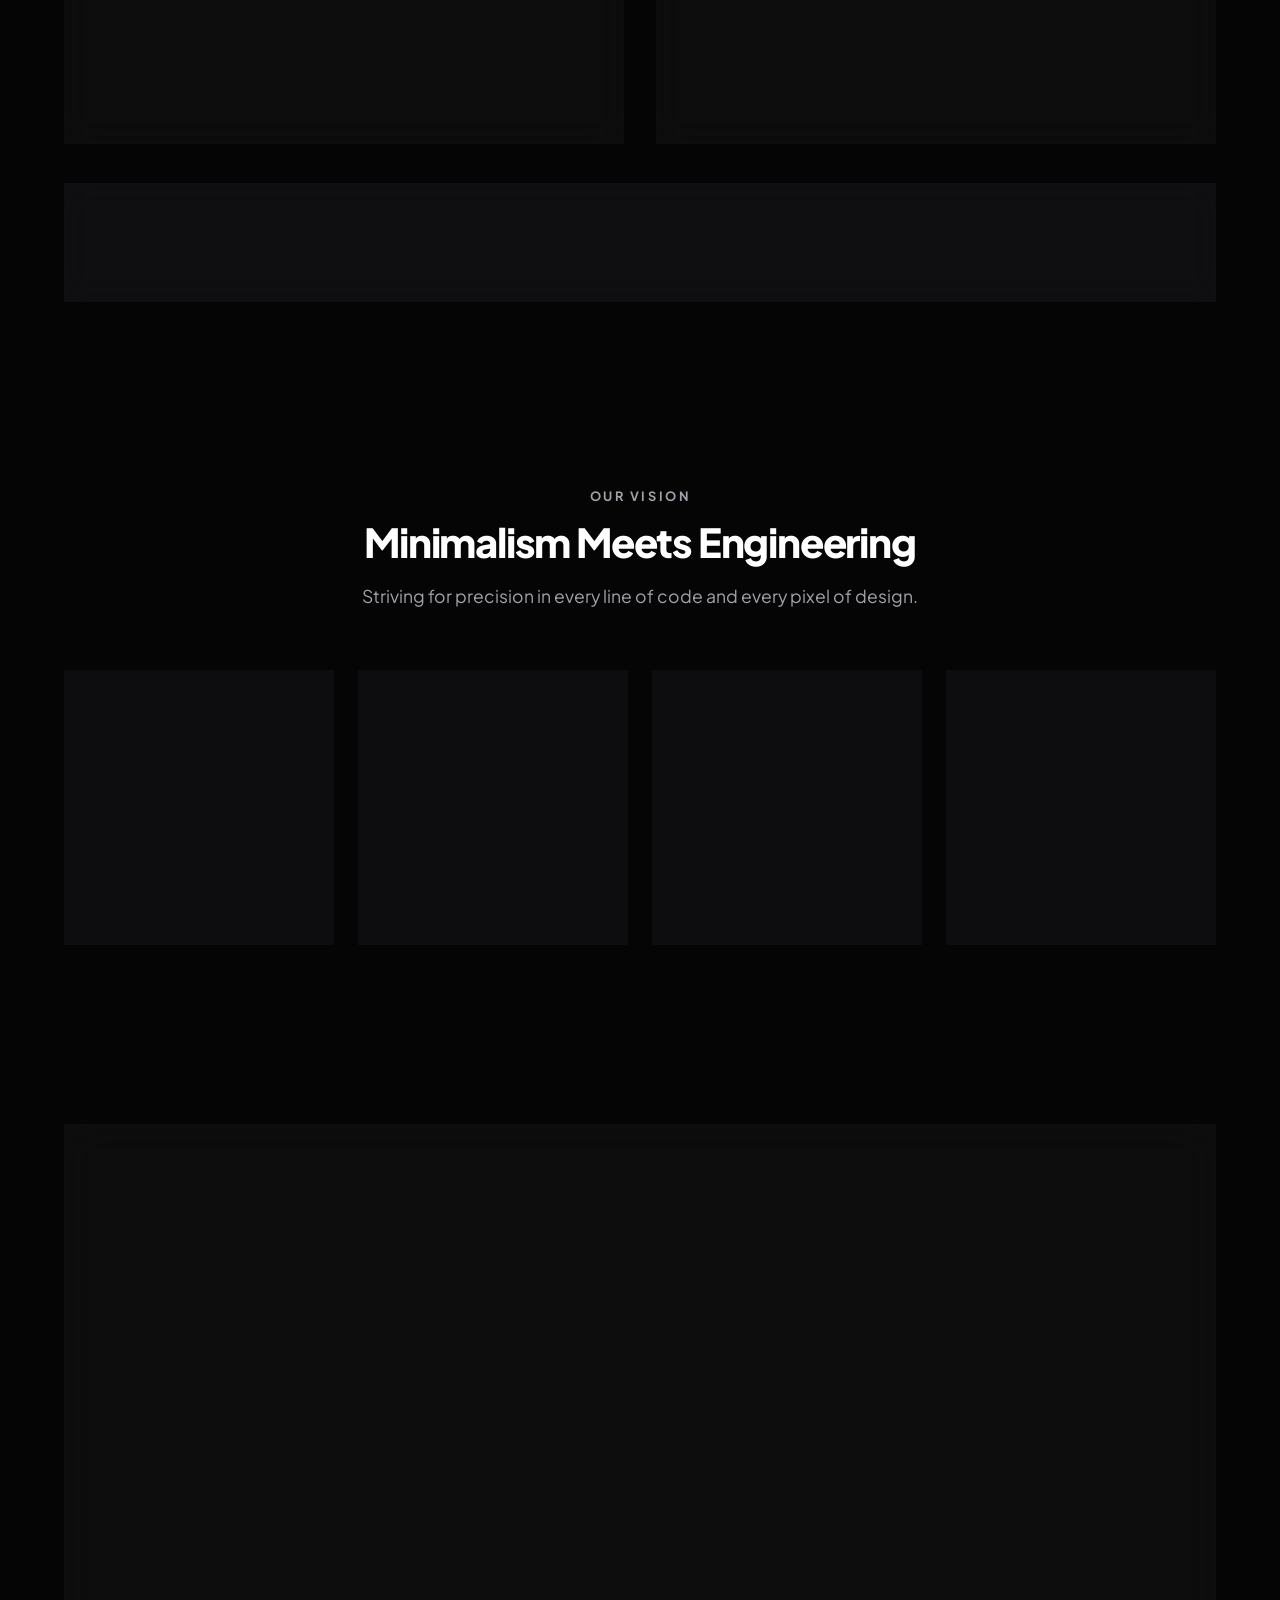
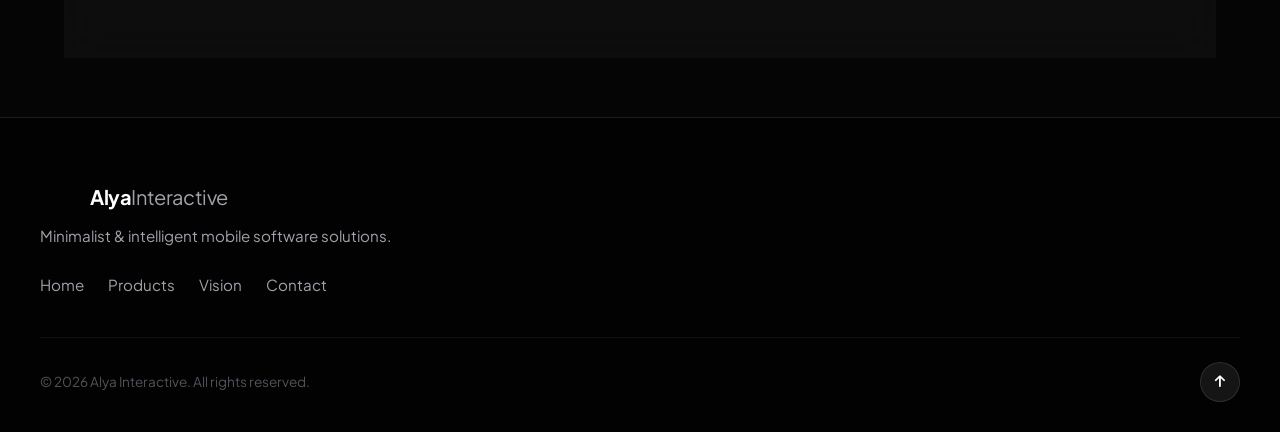
==== commit a3028106: "feat: add active Google Play Store download links for HushGuard and SnackTask" ====
--- a/index.html
+++ b/index.html
@@ -159,6 +159,10 @@
                         </div>
                         
                         <div class="app-card-actions">
+                            <a href="https://play.google.com/store/apps/details?id=com.hushguard.app" target="_blank" rel="noopener" class="btn-card-store" title="Get HushGuard on Google Play">
+                                <i class="fa-brands fa-google-play"></i>
+                                <span>Google Play</span>
+                            </a>
                             <button class="btn-card-details" onclick="openModal('hushguard')" id="btn-details-hushguard">
                                 <span data-i18n="btn_details">Learn More</span>
                                 <i class="fa-solid fa-chevron-right"></i>
@@ -193,6 +197,10 @@
                         </div>
                         
                         <div class="app-card-actions">
+                            <a href="https://play.google.com/store/apps/details?id=com.alyainteractive.snacktask" target="_blank" rel="noopener" class="btn-card-store" title="Get SnackTask on Google Play">
+                                <i class="fa-brands fa-google-play"></i>
+                                <span>Google Play</span>
+                            </a>
                             <button class="btn-card-details" onclick="openModal('snacktask')" id="btn-details-snacktask">
                                 <span data-i18n="btn_details">Learn More</span>
                                 <i class="fa-solid fa-chevron-right"></i>
@@ -356,10 +364,10 @@
                         <li><i class="fa-solid fa-check"></i> <strong>Background Efficiency:</strong> Continues monitoring seamlessly with minimal battery footprint even with screen off.</li>
                     </ul>
                     <div class="modal-store-buttons">
-                        <a href="#" class="btn-store disabled" onclick="alert('Google Play & App Store download links will be live soon!')">
-                            <i class="fa-brands fa-google-play"></i> Google Play Store (Coming Soon)
+                        <a href="https://play.google.com/store/apps/details?id=com.hushguard.app" target="_blank" rel="noopener" class="btn-store active-store">
+                            <i class="fa-brands fa-google-play"></i> Google Play Store
                         </a>
-                        <a href="#" class="btn-store disabled" onclick="alert('App Store download links will be live soon!')">
+                        <a href="#" class="btn-store disabled" onclick="alert('App Store download link will be live soon!')">
                             <i class="fa-brands fa-apple"></i> App Store (Coming Soon)
                         </a>
                     </div>
@@ -384,10 +392,10 @@
                         <li><i class="fa-solid fa-check"></i> <strong>Clean & Lightning Fast:</strong> Zero friction, minimalist layout focused purely on your goals.</li>
                     </ul>
                     <div class="modal-store-buttons">
-                        <a href="#" class="btn-store disabled" onclick="alert('Google Play & App Store download links will be live soon!')">
-                            <i class="fa-brands fa-google-play"></i> Google Play Store (Coming Soon)
+                        <a href="https://play.google.com/store/apps/details?id=com.alyainteractive.snacktask" target="_blank" rel="noopener" class="btn-store active-store">
+                            <i class="fa-brands fa-google-play"></i> Google Play Store
                         </a>
-                        <a href="#" class="btn-store disabled" onclick="alert('App Store download links will be live soon!')">
+                        <a href="#" class="btn-store disabled" onclick="alert('App Store download link will be live soon!')">
                             <i class="fa-brands fa-apple"></i> App Store (Coming Soon)
                         </a>
                     </div>
--- a/style.css
+++ b/style.css
@@ -469,7 +469,26 @@
     height: 8px;
     background: #ffffff;
     border-radius: 50%;
-    box-shadow: 0 0 8px #ffffff;
+    box-shadow: 0 0 10px rgba(255, 255, 255, 0.9);
+    animation: pulseDot 2s infinite ease-in-out;
+}
+
+@keyframes pulseDot {
+    0% {
+        transform: scale(0.9);
+        opacity: 0.35;
+        box-shadow: 0 0 4px rgba(255, 255, 255, 0.3);
+    }
+    50% {
+        transform: scale(1.35);
+        opacity: 1;
+        box-shadow: 0 0 16px rgba(255, 255, 255, 1), 0 0 24px rgba(255, 255, 255, 0.7);
+    }
+    100% {
+        transform: scale(0.9);
+        opacity: 0.35;
+        box-shadow: 0 0 4px rgba(255, 255, 255, 0.3);
+    }
 }
 
 .hero-title {
@@ -1102,6 +1121,34 @@
     flex-wrap: wrap;
 }
 
+.btn-card-actions {
+    display: flex;
+    gap: 10px;
+    margin-top: auto;
+}
+
+.btn-card-store {
+    display: inline-flex;
+    align-items: center;
+    gap: 8px;
+    background: rgba(255, 255, 255, 0.08);
+    border: 1px solid var(--border-color);
+    color: var(--text-primary);
+    padding: 12px 16px;
+    border-radius: var(--radius-md);
+    font-size: 0.9rem;
+    font-weight: 600;
+    text-decoration: none;
+    transition: var(--transition);
+    white-space: nowrap;
+}
+
+.btn-card-store:hover {
+    background: #ffffff;
+    color: #000000;
+    border-color: #ffffff;
+}
+
 .btn-store {
     display: inline-flex;
     align-items: center;
@@ -1114,10 +1161,22 @@
     text-decoration: none;
     font-size: 0.9rem;
     font-weight: 600;
+    transition: var(--transition);
+}
+
+.btn-store.active-store {
+    background: #ffffff;
+    color: #000000;
+    box-shadow: 0 0 20px rgba(255, 255, 255, 0.25);
+}
+
+.btn-store.active-store:hover {
+    background: #e4e4e7;
+    transform: translateY(-2px);
 }
 
 .btn-store.disabled {
-    opacity: 0.7;
+    opacity: 0.55;
     cursor: pointer;
 }
 
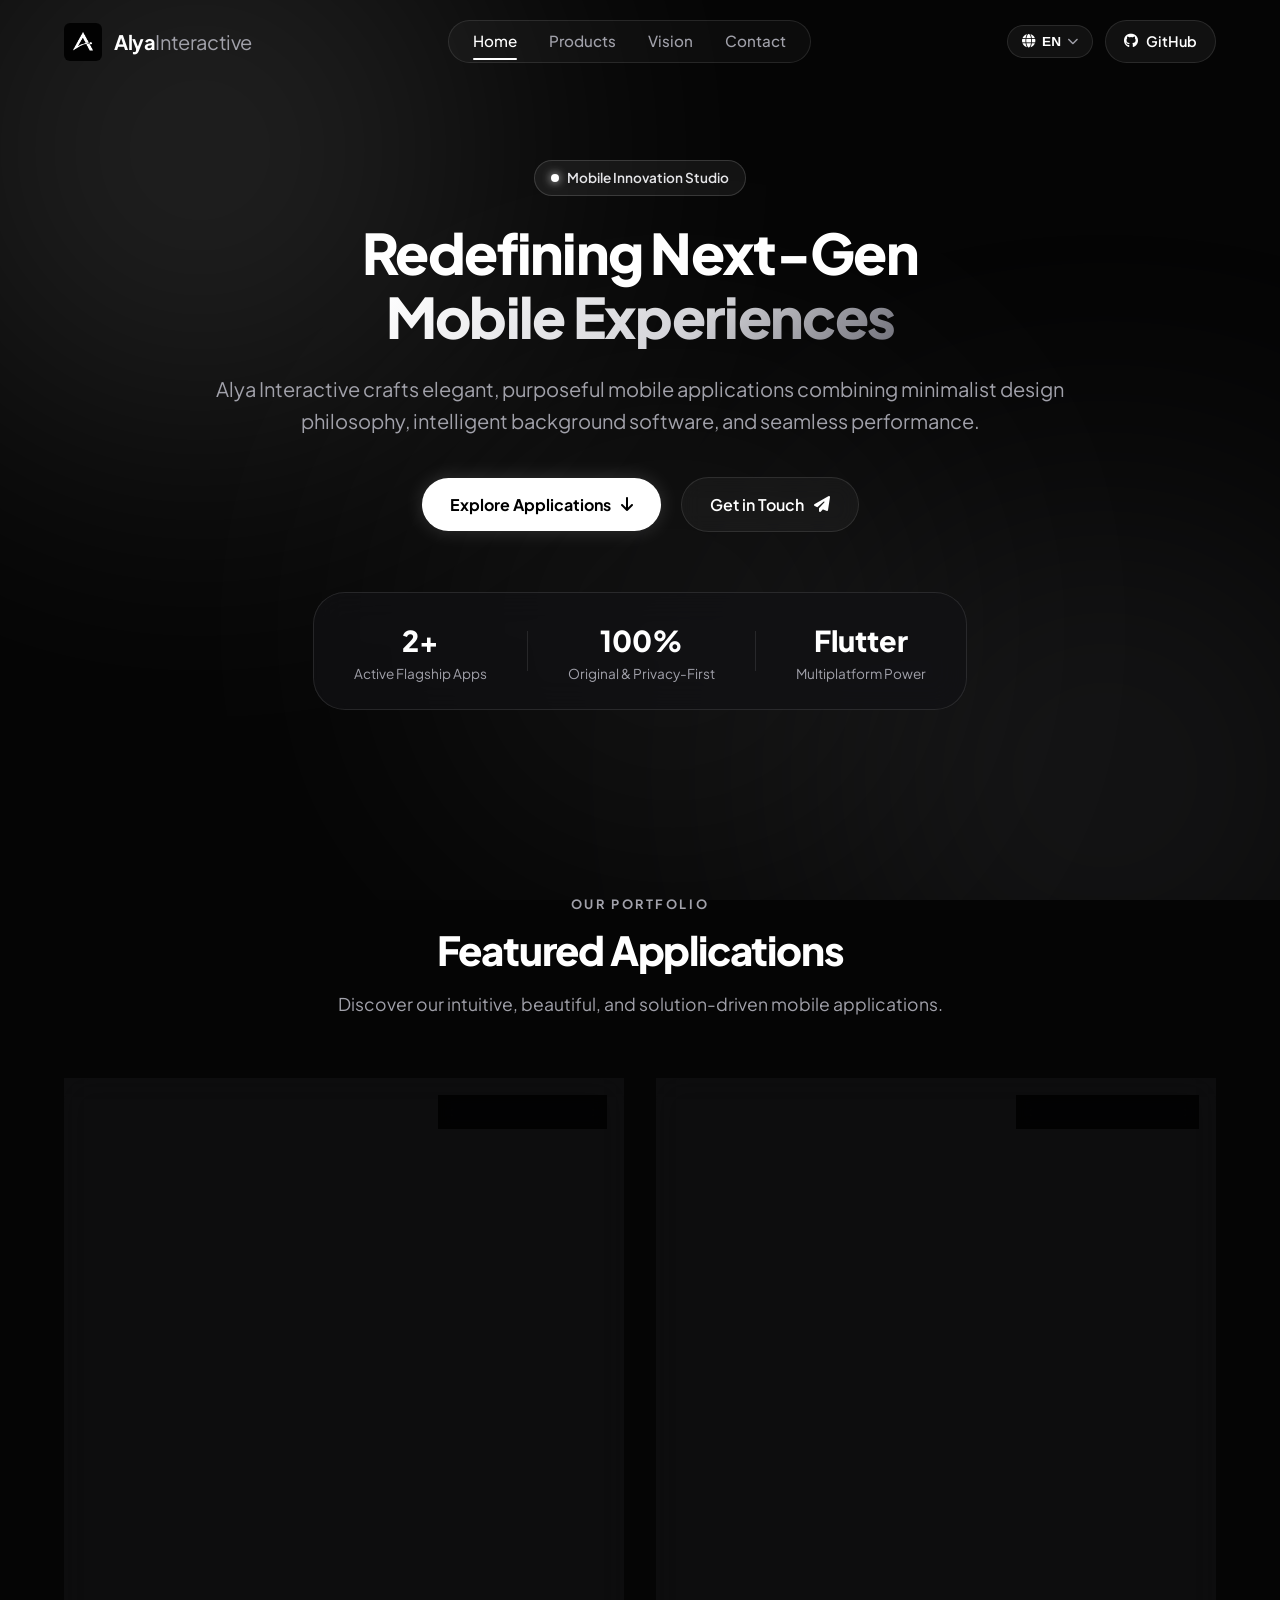
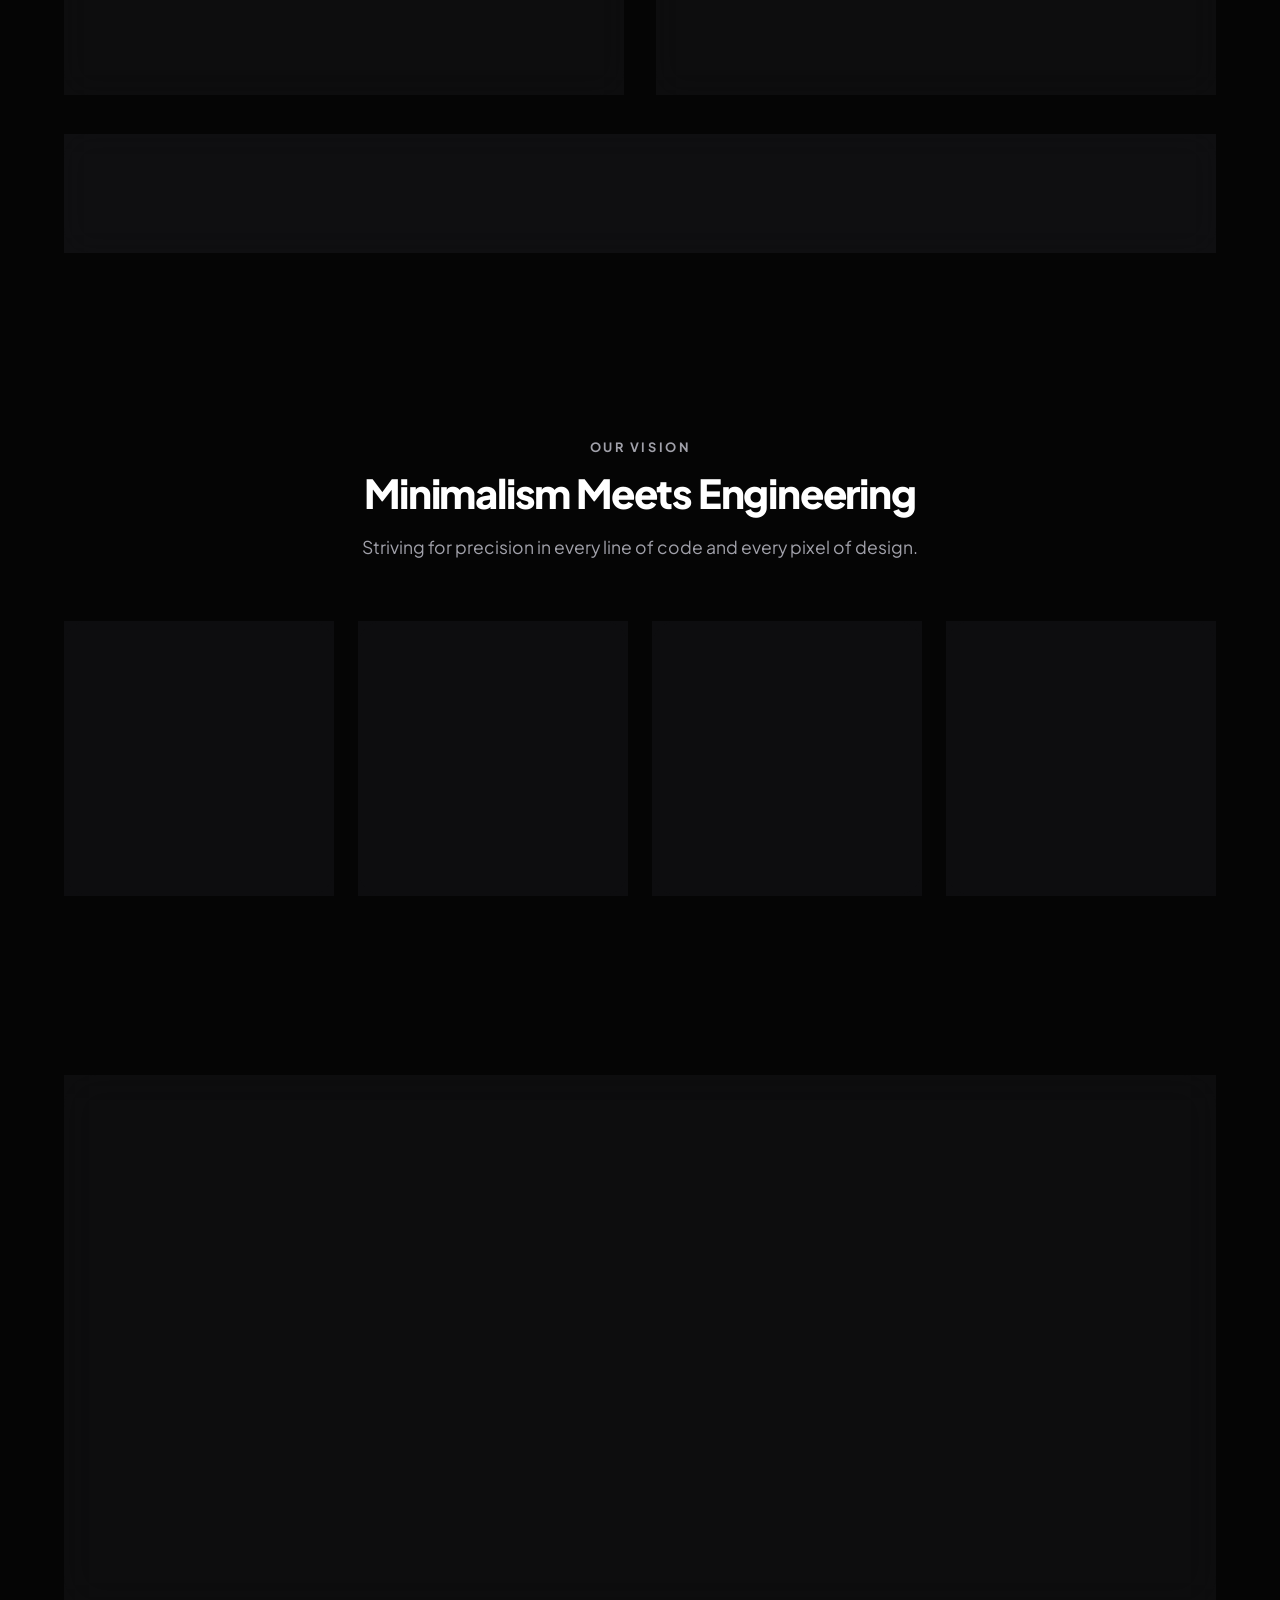
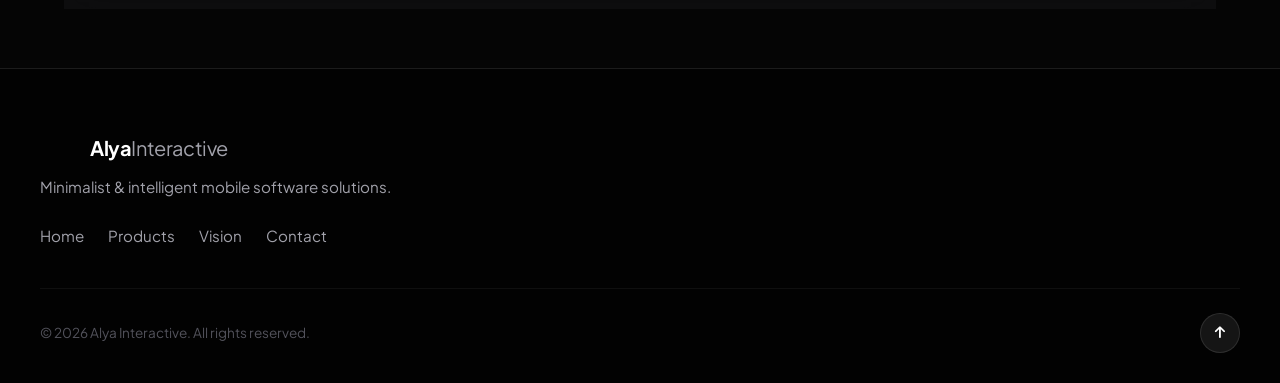
==== commit 0c3dd9ed: "refactor: remove direct Play Store links from app cards, keeping them inside detail modals" ====
--- a/index.html
+++ b/index.html
@@ -159,10 +159,6 @@
                         </div>
                         
                         <div class="app-card-actions">
-                            <a href="https://play.google.com/store/apps/details?id=com.hushguard.app" target="_blank" rel="noopener" class="btn-card-store" title="Get HushGuard on Google Play">
-                                <i class="fa-brands fa-google-play"></i>
-                                <span>Google Play</span>
-                            </a>
                             <button class="btn-card-details" onclick="openModal('hushguard')" id="btn-details-hushguard">
                                 <span data-i18n="btn_details">Learn More</span>
                                 <i class="fa-solid fa-chevron-right"></i>
@@ -197,10 +193,6 @@
                         </div>
                         
                         <div class="app-card-actions">
-                            <a href="https://play.google.com/store/apps/details?id=com.alyainteractive.snacktask" target="_blank" rel="noopener" class="btn-card-store" title="Get SnackTask on Google Play">
-                                <i class="fa-brands fa-google-play"></i>
-                                <span>Google Play</span>
-                            </a>
                             <button class="btn-card-details" onclick="openModal('snacktask')" id="btn-details-snacktask">
                                 <span data-i18n="btn_details">Learn More</span>
                                 <i class="fa-solid fa-chevron-right"></i>
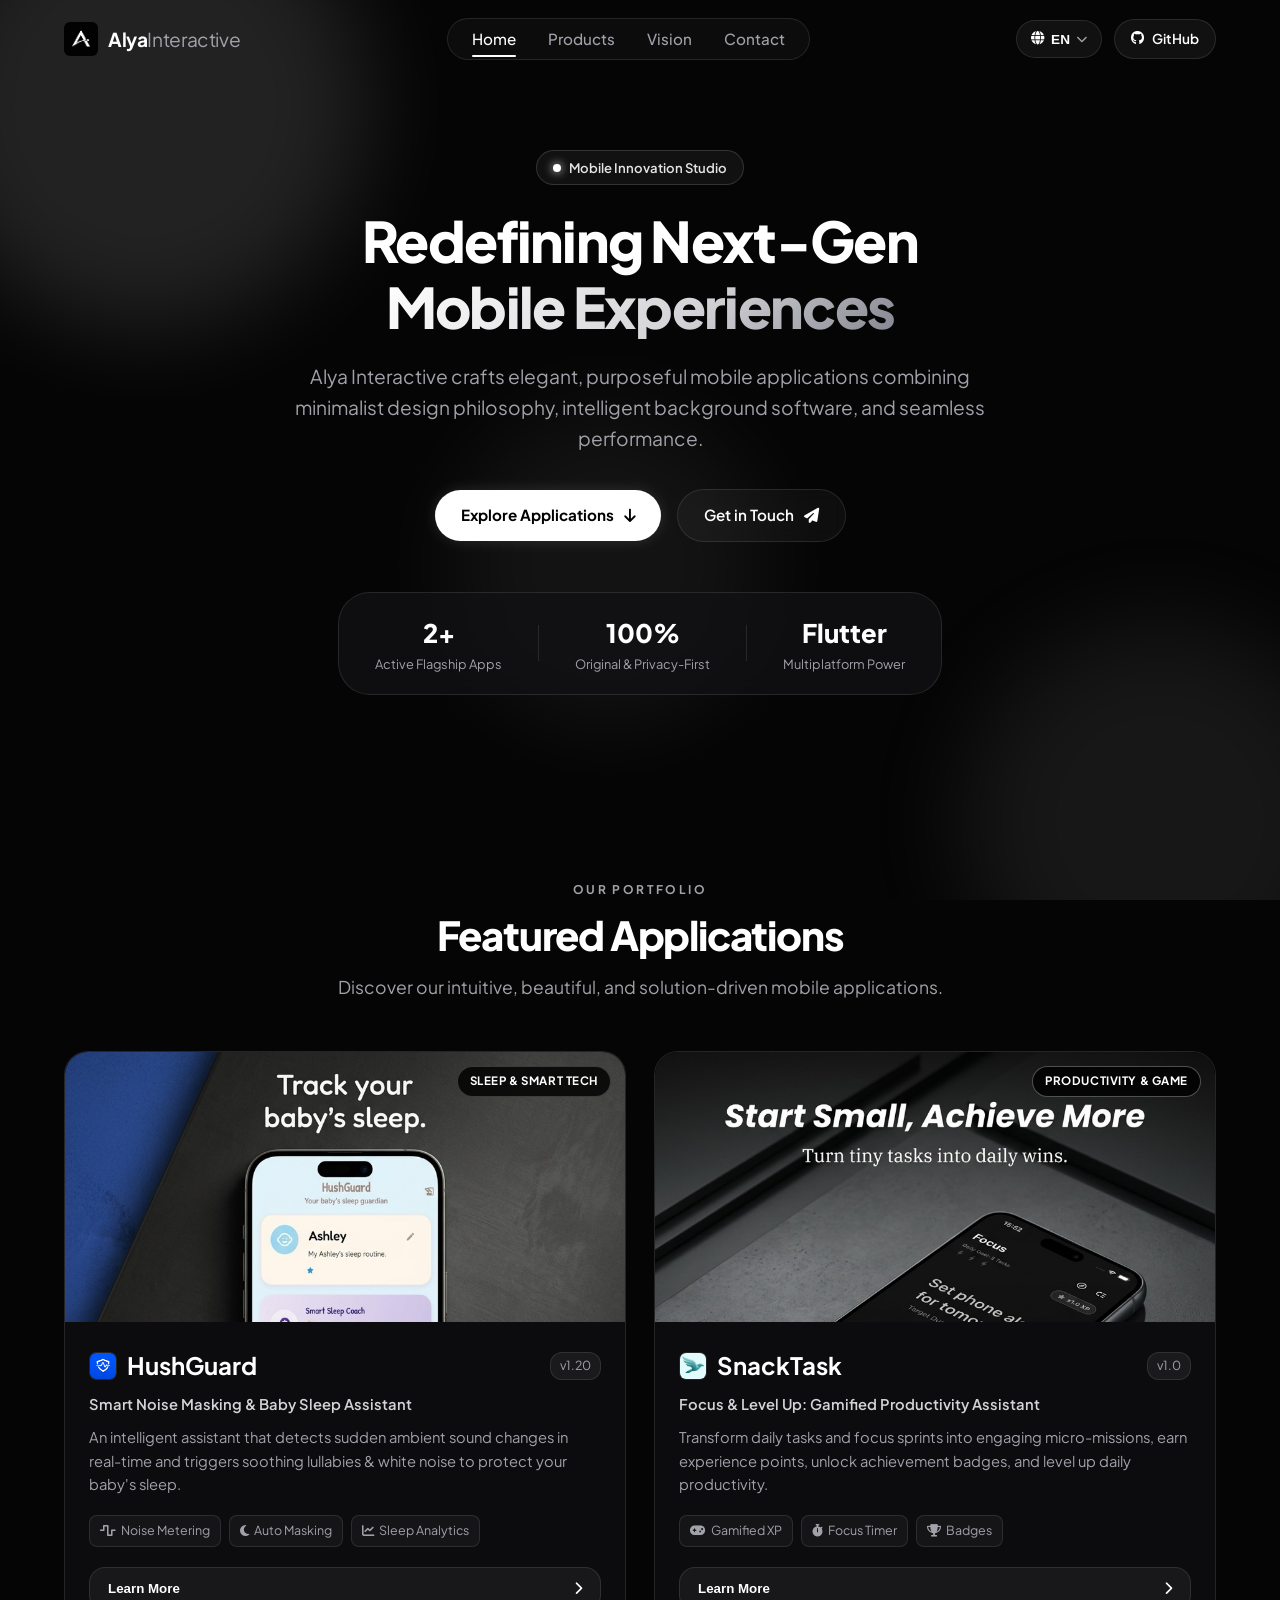
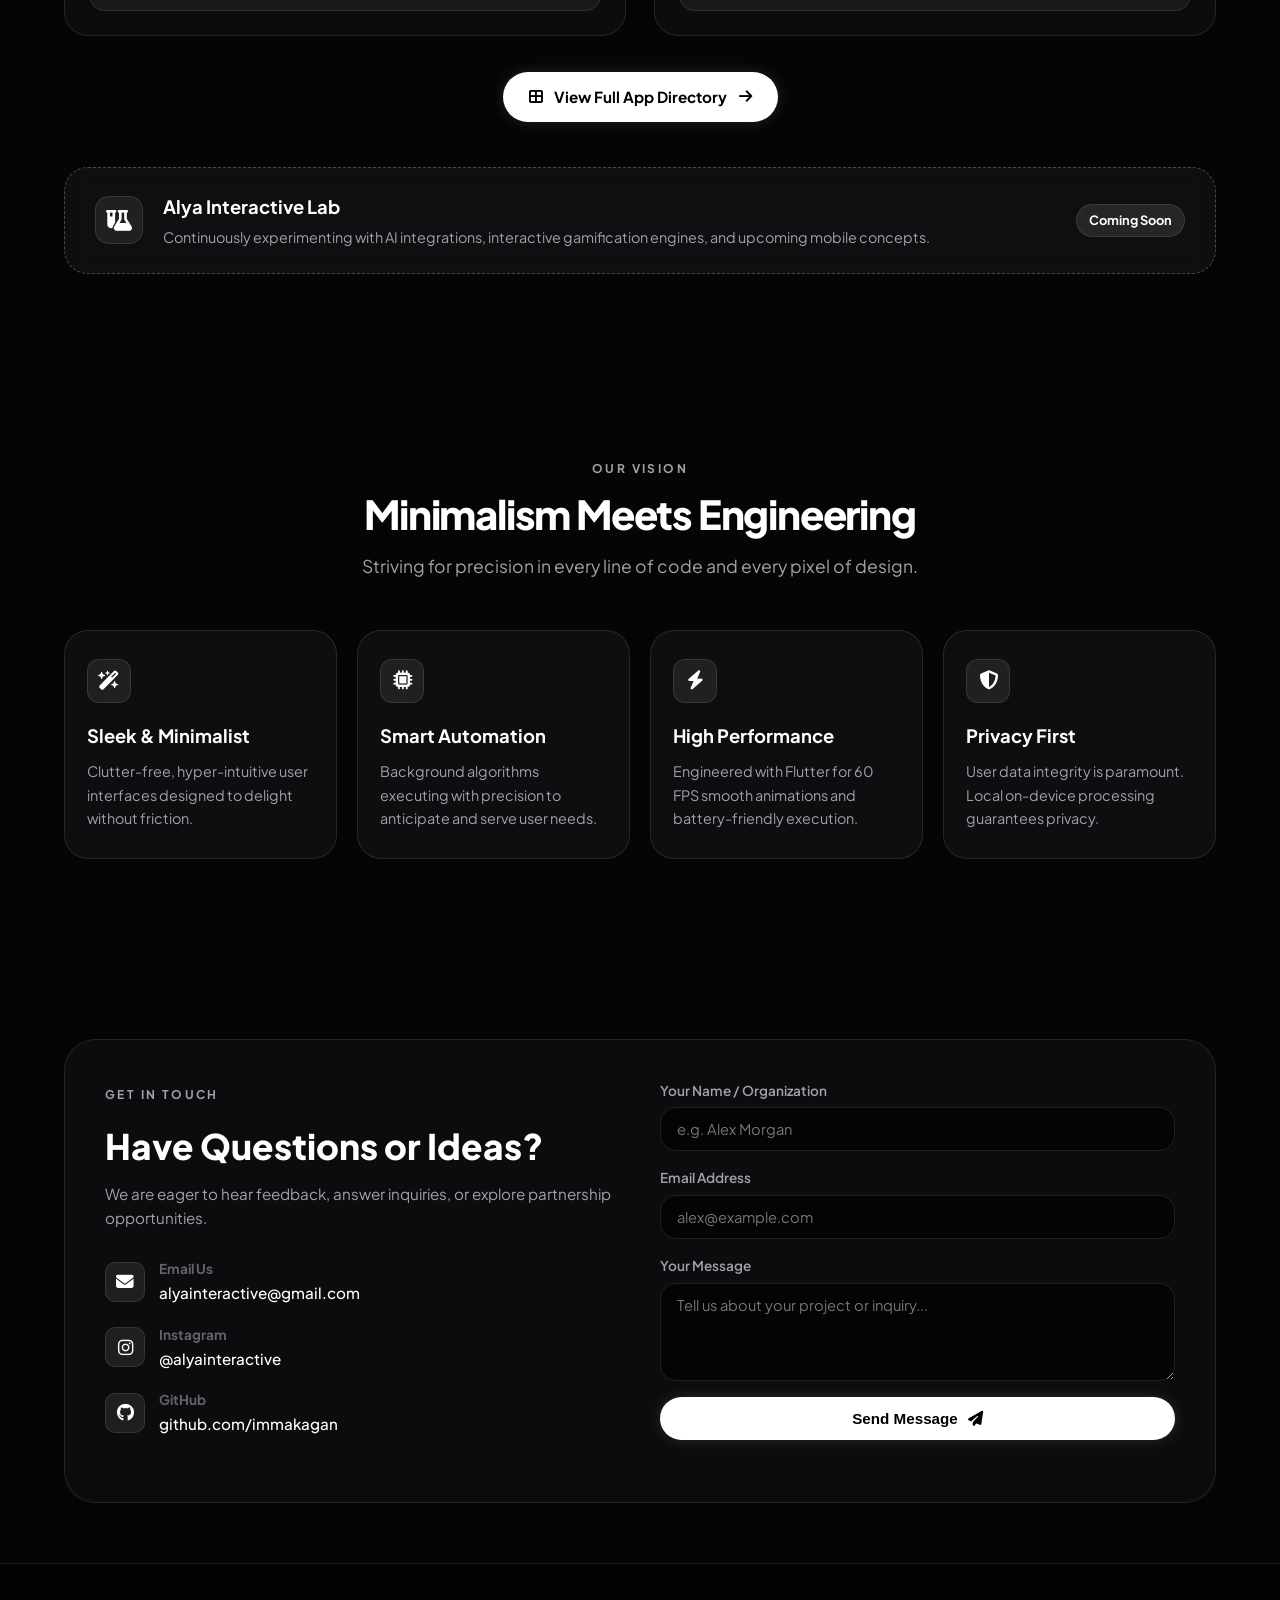
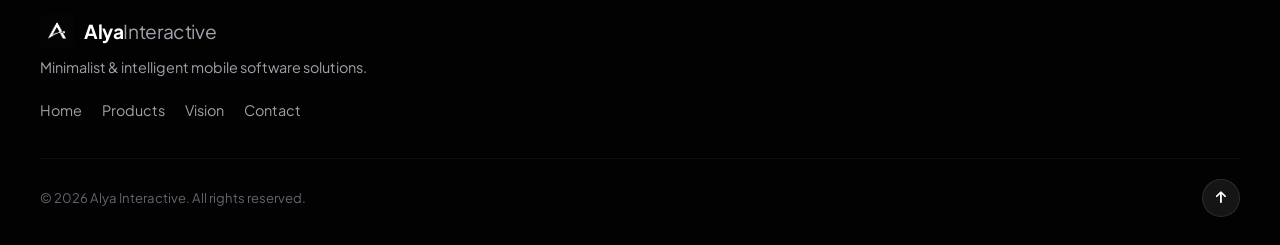
==== commit 3594cb7f: "feat: add official Alya Interactive brand favicon to browser tab for index and apps pages" ====
--- a/index.html
+++ b/index.html
@@ -12,6 +12,12 @@
     <meta property="og:url" content="https://immakagan.github.io/alyainteractive.github.io/">
     <meta property="og:image" content="assets/images/hushguard_mockup.png">
     
+    <!-- Favicon / Browser Tab Icons -->
+    <link rel="icon" type="image/png" sizes="32x32" href="assets/images/favicon-32x32.png">
+    <link rel="icon" type="image/png" sizes="16x16" href="assets/images/favicon-16x16.png">
+    <link rel="shortcut icon" href="assets/images/favicon.ico">
+    <link rel="apple-touch-icon" sizes="180x180" href="assets/images/apple-touch-icon.png">
+
     <title>Alya Interactive | Mobile App & Digital Experience Studio</title>
     
     <!-- Google Fonts -->
@@ -202,6 +208,15 @@
                 </article>
             </div>
 
+            <!-- View All Applications Button for Future Expansion -->
+            <div class="view-all-apps-wrapper">
+                <a href="apps.html" class="btn-primary btn-all-apps" id="btn-view-all-apps">
+                    <i class="fa-solid fa-border-all"></i>
+                    <span data-i18n="btn_view_all">View Full App Directory</span>
+                    <i class="fa-solid fa-arrow-right"></i>
+                </a>
+            </div>
+
             <!-- Future Lab Card -->
             <div class="future-lab-banner" id="future-lab">
                 <div class="lab-icon"><i class="fa-solid fa-flask-vial"></i></div>
--- a/style.css
+++ b/style.css
@@ -1,19 +1,19 @@
 /* ==========================================================================
-   Alya Interactive - Minimalist Monochrome (Black & White) Design System
+   Alya Interactive - Ultra-Performant Minimalist Monochrome Design System
    ========================================================================== */
 
 :root {
     /* Color Palette - Pure Monochrome */
     --bg-dark: #050505;
-    --bg-surface: rgba(18, 18, 20, 0.7);
-    --bg-surface-hover: rgba(28, 28, 32, 0.85);
-    --bg-card: rgba(15, 15, 17, 0.8);
+    --bg-surface: rgba(18, 18, 20, 0.75);
+    --bg-surface-hover: rgba(28, 28, 32, 0.9);
+    --bg-card: rgba(15, 15, 17, 0.85);
     --border-color: rgba(255, 255, 255, 0.1);
-    --border-highlight: rgba(255, 255, 255, 0.3);
+    --border-highlight: rgba(255, 255, 255, 0.28);
     
     --text-primary: #ffffff;
     --text-secondary: #a1a1aa;
-    --text-muted: #52525b;
+    --text-muted: #646470;
     
     /* Monochrome Accents */
     --accent-white: #ffffff;
@@ -21,19 +21,18 @@
     --accent-gray: #3f3f46;
     
     --gradient-brand: linear-gradient(135deg, #ffffff 0%, #a1a1aa 100%);
-    --gradient-text: linear-gradient(135deg, #ffffff 0%, #d4d4d8 60%, #71717a 100%);
-    --gradient-silver: linear-gradient(135deg, #e4e4e7 0%, #52525b 100%);
+    --gradient-text: linear-gradient(135deg, #ffffff 0%, #d4d4d8 60%, #858590 100%);
     
     /* Shadows & Glows */
-    --glow-white: 0 0 30px rgba(255, 255, 255, 0.15);
-    --shadow-card: 0 20px 40px -15px rgba(0, 0, 0, 0.8);
+    --glow-white: 0 0 25px rgba(255, 255, 255, 0.12);
+    --shadow-card: 0 15px 35px -10px rgba(0, 0, 0, 0.8);
     
     /* Layout & Spacing */
     --radius-sm: 8px;
     --radius-md: 16px;
     --radius-lg: 24px;
     --radius-xl: 32px;
-    --transition: all 0.3s cubic-bezier(0.16, 1, 0.3, 1);
+    --transition: all 0.25s cubic-bezier(0.16, 1, 0.3, 1);
 }
 
 /* Reset & Base Styles */
@@ -46,6 +45,7 @@
 html {
     scroll-behavior: smooth;
     font-size: 16px;
+    -webkit-text-size-adjust: 100%;
 }
 
 body {
@@ -56,24 +56,33 @@
     overflow-x: hidden;
     position: relative;
     min-height: 100vh;
+    -webkit-font-smoothing: antialiased;
+    -moz-osx-font-smoothing: grayscale;
+}
+
+/* Hardware Acceleration Helpers */
+.gpu-accel {
+    transform: translateZ(0);
+    backface-visibility: hidden;
+    perspective: 1000px;
 }
 
 /* Scrollbar Customization */
 ::-webkit-scrollbar {
-    width: 8px;
+    width: 6px;
 }
 ::-webkit-scrollbar-track {
     background: var(--bg-dark);
 }
 ::-webkit-scrollbar-thumb {
     background: rgba(255, 255, 255, 0.2);
-    border-radius: 4px;
+    border-radius: 3px;
 }
 ::-webkit-scrollbar-thumb:hover {
     background: rgba(255, 255, 255, 0.4);
 }
 
-/* Background Ambient Orbs (Monochrome) */
+/* Background Ambient Orbs (Hardware-Accelerated & Performance Optimized) */
 .gradient-bg {
     position: fixed;
     top: 0;
@@ -83,47 +92,51 @@
     z-index: -1;
     overflow: hidden;
     pointer-events: none;
+    transform: translateZ(0);
 }
 
 .orb {
     position: absolute;
     border-radius: 50%;
-    filter: blur(140px);
+    filter: blur(50px);
     opacity: 0.12;
-    animation: floatOrb 20s infinite alternate ease-in-out;
+    will-change: transform;
+    transform: translate3d(0, 0, 0);
+    backface-visibility: hidden;
+    animation: floatOrb 22s infinite alternate ease-in-out;
 }
 
 .orb-1 {
-    width: 600px;
-    height: 600px;
-    background: #ffffff;
-    top: -150px;
-    left: -100px;
-}
-
-.orb-2 {
-    width: 550px;
-    height: 550px;
-    background: #a1a1aa;
-    bottom: -150px;
-    right: -100px;
-    animation-delay: -7s;
-}
-
-.orb-3 {
     width: 450px;
     height: 450px;
     background: #ffffff;
+    top: -120px;
+    left: -80px;
+}
+
+.orb-2 {
+    width: 400px;
+    height: 400px;
+    background: #a1a1aa;
+    bottom: -120px;
+    right: -80px;
+    animation-delay: -8s;
+}
+
+.orb-3 {
+    width: 320px;
+    height: 320px;
+    background: #ffffff;
     top: 45%;
     left: 35%;
-    opacity: 0.08;
-    animation-delay: -14s;
+    opacity: 0.06;
+    animation-delay: -15s;
 }
 
 @keyframes floatOrb {
-    0% { transform: translate(0, 0) scale(1); }
-    50% { transform: translate(50px, 60px) scale(1.08); }
-    100% { transform: translate(-30px, -40px) scale(0.92); }
+    0% { transform: translate3d(0, 0, 0) scale(1); }
+    50% { transform: translate3d(40px, 45px, 0) scale(1.05); }
+    100% { transform: translate3d(-25px, -30px, 0) scale(0.95); }
 }
 
 /* Typography Helpers */
@@ -142,14 +155,16 @@
     width: 100%;
     z-index: 1000;
     transition: var(--transition);
-    padding: 20px 0;
+    padding: 18px 0;
+    transform: translateZ(0);
 }
 
 .navbar-header.scrolled {
-    background: rgba(5, 5, 5, 0.9);
-    backdrop-filter: blur(20px);
+    background: rgba(5, 5, 5, 0.92);
+    backdrop-filter: blur(16px);
+    -webkit-backdrop-filter: blur(16px);
     border-bottom: 1px solid var(--border-color);
-    padding: 14px 0;
+    padding: 12px 0;
 }
 
 .nav-container {
@@ -164,16 +179,16 @@
 .brand-logo {
     display: flex;
     align-items: center;
-    gap: 12px;
+    gap: 10px;
     text-decoration: none;
     color: var(--text-primary);
     font-weight: 700;
-    font-size: 1.25rem;
+    font-size: 1.2rem;
     letter-spacing: -0.02em;
 }
 
 .brand-logo-img {
-    height: 38px;
+    height: 34px;
     width: auto;
     object-fit: contain;
     border-radius: 6px;
@@ -181,19 +196,6 @@
     mix-blend-mode: screen;
 }
 
-.logo-icon {
-    width: 38px;
-    height: 38px;
-    background: #ffffff;
-    border-radius: 8px;
-    display: flex;
-    align-items: center;
-    justify-content: center;
-    color: #000000;
-    font-size: 1.1rem;
-    box-shadow: var(--glow-white);
-}
-
 .logo-text .highlight {
     color: var(--text-secondary);
     font-weight: 400;
@@ -207,7 +209,8 @@
     padding: 8px 24px;
     border-radius: 40px;
     border: 1px solid var(--border-color);
-    backdrop-filter: blur(12px);
+    backdrop-filter: blur(10px);
+    -webkit-backdrop-filter: blur(10px);
 }
 
 .nav-link {
@@ -258,6 +261,7 @@
     border: 1px solid var(--border-color);
     cursor: pointer;
     transition: var(--transition);
+    min-height: 38px;
 }
 
 .lang-btn:hover {
@@ -275,14 +279,16 @@
     position: absolute;
     top: calc(100% + 8px);
     right: 0;
-    background: #0f0f12;
+    background: #0d0d10;
     border: 1px solid var(--border-highlight);
     border-radius: var(--radius-md);
-    padding: 8px;
+    padding: 6px;
     display: flex;
     flex-direction: column;
     gap: 4px;
     min-width: 150px;
+    max-height: 280px;
+    overflow-y: auto;
     box-shadow: var(--shadow-card), var(--glow-white);
     opacity: 0;
     pointer-events: none;
@@ -325,13 +331,14 @@
     gap: 8px;
     background: rgba(255, 255, 255, 0.05);
     color: var(--text-primary);
-    padding: 9px 18px;
+    padding: 8px 16px;
     border-radius: 30px;
-    font-size: 0.9rem;
+    font-size: 0.85rem;
     font-weight: 600;
     text-decoration: none;
     border: 1px solid var(--border-color);
     transition: var(--transition);
+    min-height: 38px;
 }
 
 .btn-github-nav:hover {
@@ -342,11 +349,15 @@
 
 .mobile-toggle {
     display: none;
-    background: transparent;
-    border: none;
-    color: var(--text-primary);
-    font-size: 1.5rem;
+    background: rgba(255, 255, 255, 0.05);
+    border: 1px solid var(--border-color);
+    color: var(--text-primary);
+    width: 40px;
+    height: 40px;
+    border-radius: 10px;
+    font-size: 1.2rem;
     cursor: pointer;
+    transition: var(--transition);
 }
 
 /* High-Contrast Buttons */
@@ -356,21 +367,22 @@
     gap: 10px;
     background: #ffffff;
     color: #000000;
-    padding: 14px 28px;
+    padding: 13px 26px;
     border-radius: 30px;
-    font-size: 1rem;
+    font-size: 0.95rem;
     font-weight: 700;
     text-decoration: none;
     border: none;
     cursor: pointer;
-    box-shadow: 0 0 20px rgba(255, 255, 255, 0.15);
-    transition: var(--transition);
+    box-shadow: 0 0 15px rgba(255, 255, 255, 0.12);
+    transition: var(--transition);
+    transform: translateZ(0);
 }
 
 .btn-primary:hover {
-    transform: translateY(-3px);
+    transform: translateY(-2px);
     background: #e4e4e7;
-    box-shadow: 0 10px 30px rgba(255, 255, 255, 0.25);
+    box-shadow: 0 8px 25px rgba(255, 255, 255, 0.22);
 }
 
 .btn-secondary {
@@ -379,20 +391,22 @@
     gap: 10px;
     background: rgba(255, 255, 255, 0.04);
     color: var(--text-primary);
-    padding: 14px 28px;
+    padding: 13px 26px;
     border-radius: 30px;
-    font-size: 1rem;
+    font-size: 0.95rem;
     font-weight: 600;
     text-decoration: none;
     border: 1px solid var(--border-color);
-    backdrop-filter: blur(10px);
-    transition: var(--transition);
+    backdrop-filter: blur(8px);
+    -webkit-backdrop-filter: blur(8px);
+    transition: var(--transition);
+    transform: translateZ(0);
 }
 
 .btn-secondary:hover {
     background: rgba(255, 255, 255, 0.1);
     border-color: rgba(255, 255, 255, 0.3);
-    transform: translateY(-3px);
+    transform: translateY(-2px);
 }
 
 .btn-block {
@@ -410,12 +424,12 @@
 .section-header {
     text-align: center;
     max-width: 700px;
-    margin: 0 auto 60px;
+    margin: 0 auto 50px;
 }
 
 .section-tag {
     display: inline-block;
-    font-size: 0.8rem;
+    font-size: 0.75rem;
     font-weight: 700;
     letter-spacing: 0.2em;
     color: var(--text-secondary);
@@ -424,44 +438,45 @@
 }
 
 .section-title {
-    font-size: 2.5rem;
+    font-size: clamp(2rem, 4.5vw, 2.5rem);
     font-weight: 800;
     letter-spacing: -0.03em;
-    margin-bottom: 16px;
+    margin-bottom: 14px;
     line-height: 1.2;
 }
 
 .section-description {
     color: var(--text-secondary);
-    font-size: 1.1rem;
+    font-size: clamp(0.95rem, 2.5vw, 1.1rem);
 }
 
 /* Hero Section */
 .hero-section {
-    min-height: 85vh;
+    min-height: 82vh;
     display: flex;
     align-items: center;
     justify-content: center;
     text-align: center;
-    padding-top: 160px;
+    padding-top: 150px;
 }
 
 .hero-content {
     max-width: 850px;
+    width: 100%;
 }
 
 .badge-pill {
     display: inline-flex;
     align-items: center;
     gap: 8px;
-    background: rgba(255, 255, 255, 0.06);
-    border: 1px solid rgba(255, 255, 255, 0.15);
+    background: rgba(255, 255, 255, 0.05);
+    border: 1px solid rgba(255, 255, 255, 0.14);
     padding: 6px 16px;
     border-radius: 20px;
-    font-size: 0.85rem;
+    font-size: 0.82rem;
     font-weight: 600;
     color: #e4e4e7;
-    margin-bottom: 24px;
+    margin-bottom: 22px;
 }
 
 .badge-dot {
@@ -482,7 +497,7 @@
     50% {
         transform: scale(1.35);
         opacity: 1;
-        box-shadow: 0 0 16px rgba(255, 255, 255, 1), 0 0 24px rgba(255, 255, 255, 0.7);
+        box-shadow: 0 0 14px rgba(255, 255, 255, 1);
     }
     100% {
         transform: scale(0.9);
@@ -492,26 +507,29 @@
 }
 
 .hero-title {
-    font-size: 3.5rem;
+    font-size: clamp(2.2rem, 5.5vw, 3.5rem);
     font-weight: 800;
-    line-height: 1.15;
+    line-height: 1.18;
     letter-spacing: -0.03em;
-    margin-bottom: 24px;
+    margin-bottom: 22px;
 }
 
 .hero-subtitle {
-    font-size: 1.25rem;
-    color: var(--text-secondary);
-    margin-bottom: 40px;
+    font-size: clamp(1rem, 2.5vw, 1.2rem);
+    color: var(--text-secondary);
+    margin-bottom: 36px;
     font-weight: 400;
+    max-width: 750px;
+    margin-left: auto;
+    margin-right: auto;
 }
 
 .hero-cta-group {
     display: flex;
     align-items: center;
     justify-content: center;
-    gap: 20px;
-    margin-bottom: 60px;
+    gap: 16px;
+    margin-bottom: 50px;
     flex-wrap: wrap;
 }
 
@@ -519,12 +537,13 @@
     display: flex;
     align-items: center;
     justify-content: center;
-    gap: 40px;
+    gap: 36px;
     background: var(--bg-surface);
     border: 1px solid var(--border-color);
-    padding: 24px 40px;
+    padding: 20px 36px;
     border-radius: var(--radius-xl);
-    backdrop-filter: blur(16px);
+    backdrop-filter: blur(12px);
+    -webkit-backdrop-filter: blur(12px);
     width: fit-content;
     margin: 0 auto;
 }
@@ -536,28 +555,28 @@
 }
 
 .stat-number {
-    font-size: 1.8rem;
+    font-size: 1.6rem;
     font-weight: 800;
     color: var(--text-primary);
 }
 
 .stat-label {
-    font-size: 0.85rem;
+    font-size: 0.8rem;
     color: var(--text-secondary);
 }
 
 .stat-divider {
     width: 1px;
-    height: 40px;
+    height: 36px;
     background: var(--border-color);
 }
 
 /* App Showcase Grid */
 .apps-grid {
     display: grid;
-    grid-template-columns: repeat(auto-fit, minmax(340px, 1fr));
-    gap: 32px;
-    margin-bottom: 40px;
+    grid-template-columns: repeat(auto-fit, minmax(320px, 1fr));
+    gap: 28px;
+    margin-bottom: 36px;
 }
 
 .app-card {
@@ -565,14 +584,16 @@
     border: 1px solid var(--border-color);
     border-radius: var(--radius-lg);
     overflow: hidden;
-    backdrop-filter: blur(16px);
+    backdrop-filter: blur(12px);
+    -webkit-backdrop-filter: blur(12px);
     transition: var(--transition);
     display: flex;
     flex-direction: column;
+    transform: translateZ(0);
 }
 
 .app-card:hover {
-    transform: translateY(-8px);
+    transform: translateY(-6px);
     border-color: var(--border-highlight);
     box-shadow: var(--shadow-card), var(--glow-white);
 }
@@ -580,7 +601,7 @@
 .app-card-image {
     position: relative;
     width: 100%;
-    height: 280px;
+    height: 270px;
     background: #000000;
     overflow: hidden;
 }
@@ -590,36 +611,37 @@
     height: 100%;
     object-fit: cover;
     object-position: top center;
-    transition: transform 0.5s ease;
+    transition: transform 0.4s ease;
 }
 
 .app-card:hover .app-card-image img {
-    transform: scale(1.04);
+    transform: scale(1.03);
 }
 
 .app-badge {
     position: absolute;
-    top: 16px;
-    right: 16px;
-    background: rgba(0, 0, 0, 0.8);
+    top: 14px;
+    right: 14px;
+    background: rgba(0, 0, 0, 0.82);
     border: 1px solid rgba(255, 255, 255, 0.2);
-    backdrop-filter: blur(8px);
+    backdrop-filter: blur(6px);
+    -webkit-backdrop-filter: blur(6px);
     color: #ffffff;
-    font-size: 0.75rem;
+    font-size: 0.72rem;
     font-weight: 700;
-    padding: 6px 14px;
+    padding: 5px 12px;
     border-radius: 20px;
     text-transform: uppercase;
     letter-spacing: 0.05em;
 }
 
 .app-badge.accent-green {
-    background: rgba(0, 0, 0, 0.8);
+    background: rgba(0, 0, 0, 0.82);
     border-color: rgba(255, 255, 255, 0.3);
 }
 
 .app-card-body {
-    padding: 28px;
+    padding: 24px;
     display: flex;
     flex-direction: column;
     flex: 1;
@@ -639,38 +661,38 @@
 }
 
 .app-mini-icon {
-    width: 30px;
-    height: 30px;
-    border-radius: 8px;
+    width: 28px;
+    height: 28px;
+    border-radius: 7px;
     object-fit: cover;
     border: 1px solid var(--border-color);
 }
 
 .app-title {
-    font-size: 1.6rem;
+    font-size: 1.5rem;
     font-weight: 700;
 }
 
 .app-version {
-    font-size: 0.8rem;
+    font-size: 0.78rem;
     background: rgba(255, 255, 255, 0.06);
     border: 1px solid var(--border-color);
-    padding: 4px 10px;
+    padding: 3px 9px;
     border-radius: 12px;
     color: var(--text-secondary);
 }
 
 .app-tagline {
     color: var(--accent-silver);
-    font-size: 0.95rem;
+    font-size: 0.92rem;
     font-weight: 600;
-    margin-bottom: 12px;
+    margin-bottom: 10px;
 }
 
 .app-summary {
     color: var(--text-secondary);
-    font-size: 0.95rem;
-    margin-bottom: 20px;
+    font-size: 0.92rem;
+    margin-bottom: 18px;
     flex: 1;
 }
 
@@ -678,19 +700,19 @@
     display: flex;
     flex-wrap: wrap;
     gap: 8px;
-    margin-bottom: 24px;
+    margin-bottom: 20px;
 }
 
 .app-features-chips span {
     background: rgba(255, 255, 255, 0.04);
     border: 1px solid var(--border-color);
-    padding: 6px 12px;
+    padding: 5px 10px;
     border-radius: 8px;
-    font-size: 0.8rem;
-    color: var(--text-secondary);
-    display: flex;
-    align-items: center;
-    gap: 6px;
+    font-size: 0.78rem;
+    color: var(--text-secondary);
+    display: flex;
+    align-items: center;
+    gap: 5px;
 }
 
 .app-card-actions {
@@ -705,11 +727,12 @@
     background: rgba(255, 255, 255, 0.05);
     border: 1px solid var(--border-color);
     color: var(--text-primary);
-    padding: 12px 20px;
+    padding: 12px 18px;
     border-radius: var(--radius-md);
     font-weight: 600;
     cursor: pointer;
     transition: var(--transition);
+    min-height: 44px;
 }
 
 .btn-card-details:hover {
@@ -718,28 +741,113 @@
     color: #000000;
 }
 
+.view-all-apps-wrapper {
+    display: flex;
+    justify-content: center;
+    margin: 20px 0 45px;
+}
+
+.btn-all-apps {
+    gap: 12px;
+}
+
+/* Directory Page Controls */
+.directory-controls {
+    display: flex;
+    align-items: center;
+    justify-content: space-between;
+    gap: 16px;
+    margin-bottom: 36px;
+    flex-wrap: wrap;
+}
+
+.search-box {
+    position: relative;
+    flex: 1;
+    min-width: 260px;
+}
+
+.search-box i {
+    position: absolute;
+    left: 18px;
+    top: 50%;
+    transform: translateY(-50%);
+    color: var(--text-muted);
+    font-size: 0.95rem;
+}
+
+.search-box input {
+    width: 100%;
+    background: rgba(18, 18, 20, 0.8);
+    border: 1px solid var(--border-color);
+    border-radius: 30px;
+    padding: 12px 18px 12px 46px;
+    color: var(--text-primary);
+    font-size: 0.92rem;
+    outline: none;
+    transition: var(--transition);
+}
+
+.search-box input:focus {
+    border-color: #ffffff;
+    box-shadow: var(--glow-white);
+}
+
+.filter-pills {
+    display: flex;
+    align-items: center;
+    gap: 8px;
+    flex-wrap: wrap;
+}
+
+.filter-pill {
+    background: rgba(255, 255, 255, 0.05);
+    border: 1px solid var(--border-color);
+    color: var(--text-secondary);
+    padding: 8px 18px;
+    border-radius: 30px;
+    font-size: 0.82rem;
+    font-weight: 600;
+    cursor: pointer;
+    transition: var(--transition);
+    min-height: 38px;
+}
+
+.filter-pill:hover, .filter-pill.active {
+    background: #ffffff;
+    color: #000000;
+    border-color: #ffffff;
+}
+
+.back-home-bottom {
+    display: flex;
+    justify-content: center;
+    margin-top: 50px;
+}
+
 /* Future Lab Banner */
 .future-lab-banner {
     display: flex;
     align-items: center;
-    gap: 24px;
+    gap: 20px;
     background: rgba(18, 18, 20, 0.8);
     border: 1px dashed rgba(255, 255, 255, 0.25);
-    padding: 28px 36px;
+    padding: 24px 30px;
     border-radius: var(--radius-lg);
-    backdrop-filter: blur(16px);
+    backdrop-filter: blur(12px);
+    -webkit-backdrop-filter: blur(12px);
 }
 
 .lab-icon {
-    width: 54px;
-    height: 54px;
+    width: 48px;
+    height: 48px;
     background: rgba(255, 255, 255, 0.08);
     color: #ffffff;
-    border-radius: 16px;
+    border-radius: 14px;
     display: flex;
     align-items: center;
     justify-content: center;
-    font-size: 1.5rem;
+    font-size: 1.3rem;
     flex-shrink: 0;
     border: 1px solid var(--border-color);
 }
@@ -749,69 +857,70 @@
 }
 
 .lab-text h3 {
-    font-size: 1.25rem;
+    font-size: 1.15rem;
     margin-bottom: 4px;
 }
 
 .lab-text p {
     color: var(--text-secondary);
-    font-size: 0.95rem;
+    font-size: 0.9rem;
 }
 
 .lab-badge {
     background: rgba(255, 255, 255, 0.1);
     border: 1px solid var(--border-color);
     color: #ffffff;
-    padding: 6px 14px;
+    padding: 5px 12px;
     border-radius: 20px;
-    font-size: 0.85rem;
+    font-size: 0.8rem;
     font-weight: 700;
 }
 
 /* Philosophy Section Grid */
 .pillars-grid {
     display: grid;
-    grid-template-columns: repeat(auto-fit, minmax(240px, 1fr));
-    gap: 24px;
+    grid-template-columns: repeat(auto-fit, minmax(220px, 1fr));
+    gap: 20px;
 }
 
 .pillar-card {
     background: var(--bg-surface);
     border: 1px solid var(--border-color);
-    padding: 32px 24px;
+    padding: 28px 22px;
     border-radius: var(--radius-lg);
-    backdrop-filter: blur(16px);
+    backdrop-filter: blur(12px);
+    -webkit-backdrop-filter: blur(12px);
     transition: var(--transition);
 }
 
 .pillar-card:hover {
-    transform: translateY(-5px);
-    border-color: rgba(255, 255, 255, 0.3);
+    transform: translateY(-4px);
+    border-color: rgba(255, 255, 255, 0.28);
     background: var(--bg-surface-hover);
 }
 
 .pillar-icon {
-    width: 48px;
-    height: 48px;
+    width: 44px;
+    height: 44px;
     background: rgba(255, 255, 255, 0.08);
     border-radius: 12px;
     display: flex;
     align-items: center;
     justify-content: center;
     color: #ffffff;
-    font-size: 1.3rem;
-    margin-bottom: 20px;
+    font-size: 1.2rem;
+    margin-bottom: 18px;
     border: 1px solid var(--border-color);
 }
 
 .pillar-card h3 {
-    font-size: 1.2rem;
-    margin-bottom: 12px;
+    font-size: 1.15rem;
+    margin-bottom: 10px;
 }
 
 .pillar-card p {
     color: var(--text-secondary);
-    font-size: 0.95rem;
+    font-size: 0.9rem;
 }
 
 /* Contact Section */
@@ -819,59 +928,61 @@
     background: var(--bg-card);
     border: 1px solid var(--border-color);
     border-radius: var(--radius-xl);
-    padding: 50px;
+    padding: 40px;
     display: grid;
     grid-template-columns: 1fr 1fr;
-    gap: 50px;
-    backdrop-filter: blur(20px);
+    gap: 40px;
+    backdrop-filter: blur(16px);
+    -webkit-backdrop-filter: blur(16px);
 }
 
 .contact-info h2 {
-    font-size: 2.2rem;
+    font-size: clamp(1.7rem, 4vw, 2.2rem);
     font-weight: 800;
     margin-top: 8px;
-    margin-bottom: 16px;
+    margin-bottom: 14px;
     line-height: 1.25;
 }
 
 .contact-info p {
     color: var(--text-secondary);
-    margin-bottom: 32px;
+    margin-bottom: 28px;
+    font-size: 0.95rem;
 }
 
 .contact-details {
     display: flex;
     flex-direction: column;
-    gap: 20px;
+    gap: 18px;
 }
 
 .contact-item {
     display: flex;
     align-items: center;
-    gap: 16px;
+    gap: 14px;
 }
 
 .contact-item i {
-    width: 44px;
-    height: 44px;
+    width: 40px;
+    height: 40px;
     background: rgba(255, 255, 255, 0.08);
     color: #ffffff;
-    border-radius: 12px;
+    border-radius: 10px;
     display: flex;
     align-items: center;
     justify-content: center;
-    font-size: 1.2rem;
+    font-size: 1.1rem;
     border: 1px solid var(--border-color);
 }
 
 .contact-item strong {
     display: block;
-    font-size: 0.9rem;
+    font-size: 0.85rem;
     color: var(--text-muted);
 }
 
 .contact-item span {
-    font-size: 1rem;
+    font-size: 0.95rem;
     color: var(--text-primary);
     font-weight: 500;
 }
@@ -891,17 +1002,17 @@
 .contact-form {
     display: flex;
     flex-direction: column;
-    gap: 20px;
+    gap: 16px;
 }
 
 .form-group {
     display: flex;
     flex-direction: column;
-    gap: 8px;
+    gap: 6px;
 }
 
 .form-group label {
-    font-size: 0.9rem;
+    font-size: 0.85rem;
     font-weight: 600;
     color: var(--text-secondary);
 }
@@ -910,23 +1021,23 @@
     background: rgba(0, 0, 0, 0.6);
     border: 1px solid var(--border-color);
     border-radius: var(--radius-md);
-    padding: 14px 18px;
+    padding: 12px 16px;
     color: var(--text-primary);
     font-family: inherit;
-    font-size: 0.95rem;
+    font-size: 0.92rem;
     outline: none;
     transition: var(--transition);
 }
 
 .form-group input:focus, .form-group textarea:focus {
     border-color: #ffffff;
-    box-shadow: 0 0 15px rgba(255, 255, 255, 0.15);
+    box-shadow: 0 0 12px rgba(255, 255, 255, 0.15);
 }
 
 .form-status {
-    font-size: 0.9rem;
+    font-size: 0.85rem;
     text-align: center;
-    margin-top: 8px;
+    margin-top: 6px;
 }
 
 .form-status.success {
@@ -936,7 +1047,7 @@
 /* Footer */
 .footer {
     border-top: 1px solid var(--border-color);
-    padding: 60px 24px 30px;
+    padding: 50px 24px 28px;
     background: #020202;
 }
 
@@ -946,25 +1057,25 @@
 }
 
 .footer-brand {
-    margin-bottom: 24px;
+    margin-bottom: 20px;
 }
 
 .footer-brand p {
     color: var(--text-secondary);
     margin-top: 8px;
-    font-size: 0.95rem;
+    font-size: 0.9rem;
 }
 
 .footer-links {
     display: flex;
-    gap: 24px;
-    margin-bottom: 40px;
+    gap: 20px;
+    margin-bottom: 36px;
 }
 
 .footer-links a {
     color: var(--text-secondary);
     text-decoration: none;
-    font-size: 0.95rem;
+    font-size: 0.9rem;
     transition: var(--transition);
 }
 
@@ -976,18 +1087,18 @@
     display: flex;
     align-items: center;
     justify-content: space-between;
-    padding-top: 24px;
+    padding-top: 20px;
     border-top: 1px solid rgba(255, 255, 255, 0.05);
     color: var(--text-muted);
-    font-size: 0.85rem;
+    font-size: 0.82rem;
 }
 
 .back-to-top {
     background: rgba(255, 255, 255, 0.08);
     border: 1px solid var(--border-color);
     color: var(--text-primary);
-    width: 40px;
-    height: 40px;
+    width: 38px;
+    height: 38px;
     border-radius: 50%;
     cursor: pointer;
     transition: var(--transition);
@@ -1006,15 +1117,16 @@
     width: 100vw;
     height: 100vh;
     background: rgba(0, 0, 0, 0.85);
-    backdrop-filter: blur(16px);
+    backdrop-filter: blur(12px);
+    -webkit-backdrop-filter: blur(12px);
     z-index: 2000;
     display: flex;
     align-items: center;
     justify-content: center;
     opacity: 0;
     pointer-events: none;
-    transition: opacity 0.3s ease;
-    padding: 20px;
+    transition: opacity 0.25s ease;
+    padding: 16px;
 }
 
 .modal-backdrop.active {
@@ -1023,16 +1135,18 @@
 }
 
 .modal-content {
-    background: #0d0d0f;
+    background: #0d0d10;
     border: 1px solid var(--border-highlight);
     border-radius: var(--radius-xl);
-    max-width: 650px;
+    max-width: 620px;
     width: 100%;
-    padding: 36px;
+    max-height: 90vh;
+    overflow-y: auto;
+    padding: 32px;
     position: relative;
     box-shadow: var(--shadow-card), var(--glow-white);
-    transform: scale(0.9);
-    transition: transform 0.3s ease;
+    transform: scale(0.92);
+    transition: transform 0.25s ease;
 }
 
 .modal-backdrop.active .modal-content {
@@ -1041,17 +1155,18 @@
 
 .modal-close {
     position: absolute;
-    top: 20px;
-    right: 20px;
+    top: 16px;
+    right: 16px;
     background: rgba(255, 255, 255, 0.08);
     border: 1px solid var(--border-color);
     color: var(--text-primary);
-    width: 36px;
-    height: 36px;
+    width: 34px;
+    height: 34px;
     border-radius: 50%;
     cursor: pointer;
-    font-size: 1.1rem;
-    transition: var(--transition);
+    font-size: 1rem;
+    transition: var(--transition);
+    z-index: 10;
 }
 
 .modal-close:hover {
@@ -1062,112 +1177,85 @@
 .modal-header {
     display: flex;
     align-items: center;
-    gap: 20px;
-    margin-bottom: 24px;
+    gap: 16px;
+    margin-bottom: 20px;
 }
 
 .modal-img {
-    width: 80px;
-    height: 80px;
-    border-radius: 18px;
+    width: 72px;
+    height: 72px;
+    border-radius: 16px;
     object-fit: cover;
     border: 1px solid var(--border-color);
 }
 
 .modal-tag {
-    font-size: 0.8rem;
+    font-size: 0.75rem;
     color: var(--text-secondary);
     font-weight: 700;
     text-transform: uppercase;
 }
 
 .modal-header h2 {
-    font-size: 1.8rem;
+    font-size: 1.6rem;
     font-weight: 800;
 }
 
 .modal-sub {
     color: var(--text-secondary);
-    font-size: 0.9rem;
+    font-size: 0.88rem;
 }
 
 .modal-body-text h4 {
-    font-size: 1.1rem;
-    margin-bottom: 14px;
+    font-size: 1.05rem;
+    margin-bottom: 12px;
 }
 
 .modal-body-text ul {
     list-style: none;
-    margin-bottom: 28px;
+    margin-bottom: 24px;
 }
 
 .modal-body-text li {
     color: var(--text-secondary);
-    margin-bottom: 10px;
-    font-size: 0.95rem;
+    margin-bottom: 8px;
+    font-size: 0.9rem;
     display: flex;
     align-items: flex-start;
-    gap: 10px;
+    gap: 8px;
 }
 
 .modal-body-text li i {
     color: #ffffff;
-    margin-top: 4px;
+    margin-top: 3px;
 }
 
 .modal-store-buttons {
     display: flex;
-    gap: 12px;
+    gap: 10px;
     flex-wrap: wrap;
 }
 
-.btn-card-actions {
-    display: flex;
-    gap: 10px;
-    margin-top: auto;
-}
-
-.btn-card-store {
+.btn-store {
     display: inline-flex;
     align-items: center;
     gap: 8px;
     background: rgba(255, 255, 255, 0.08);
     border: 1px solid var(--border-color);
     color: var(--text-primary);
-    padding: 12px 16px;
-    border-radius: var(--radius-md);
-    font-size: 0.9rem;
-    font-weight: 600;
-    text-decoration: none;
-    transition: var(--transition);
-    white-space: nowrap;
-}
-
-.btn-card-store:hover {
-    background: #ffffff;
-    color: #000000;
-    border-color: #ffffff;
-}
-
-.btn-store {
-    display: inline-flex;
-    align-items: center;
-    gap: 10px;
-    background: rgba(255, 255, 255, 0.08);
-    border: 1px solid var(--border-color);
-    color: var(--text-primary);
-    padding: 12px 20px;
+    padding: 11px 18px;
     border-radius: 12px;
     text-decoration: none;
-    font-size: 0.9rem;
+    font-size: 0.88rem;
     font-weight: 600;
     transition: var(--transition);
+    min-height: 42px;
 }
 
 .btn-store.active-store {
     background: #ffffff;
     color: #000000;
-    box-shadow: 0 0 20px rgba(255, 255, 255, 0.25);
+    box-shadow: 0 0 15px rgba(255, 255, 255, 0.2);
 }
 
 .btn-store.active-store:hover {
@@ -1180,15 +1268,19 @@
     cursor: pointer;
 }
 
-/* Responsive Media Queries */
+/* ==========================================================================
+   Comprehensive Mobile Responsiveness (Phones & Tablets)
+   ========================================================================== */
+
 @media (max-width: 900px) {
+    section {
+        padding: 90px 20px 40px;
+    }
+
     .contact-card {
         grid-template-columns: 1fr;
-        padding: 32px;
-    }
-    
-    .hero-title {
-        font-size: 2.6rem;
+        padding: 28px 20px;
+        gap: 32px;
     }
     
     .future-lab-banner {
@@ -1198,18 +1290,30 @@
 }
 
 @media (max-width: 768px) {
+    /* Performance: Disable heavy blur filters on mobile GPUs */
+    .orb {
+        filter: blur(30px);
+        opacity: 0.08;
+    }
+
+    .nav-container {
+        padding: 0 16px;
+    }
+
     .nav-menu {
         position: fixed;
-        top: 80px;
+        top: 70px;
         left: 0;
         width: 100%;
-        background: rgba(5, 5, 5, 0.96);
+        background: rgba(8, 8, 10, 0.98);
         backdrop-filter: blur(20px);
+        -webkit-backdrop-filter: blur(20px);
         flex-direction: column;
-        padding: 24px;
+        padding: 20px 24px;
         border-radius: 0;
         border-bottom: 1px solid var(--border-color);
         display: none;
+        gap: 20px;
     }
     
     .nav-menu.active {
@@ -1217,21 +1321,121 @@
     }
 
     .mobile-toggle {
-        display: block;
+        display: flex;
+        align-items: center;
+        justify-content: center;
+    }
+
+    .btn-github-nav span {
+        display: none;
     }
     
+    .hero-section {
+        min-height: 75vh;
+        padding-top: 130px;
+    }
+
+    .hero-cta-group {
+        flex-direction: column;
+        width: 100%;
+        gap: 12px;
+    }
+
+    .hero-cta-group .btn-primary,
+    .hero-cta-group .btn-secondary {
+        width: 100%;
+        max-width: 100%;
+        justify-content: center;
+    }
+
     .hero-stats {
         flex-direction: column;
-        gap: 20px;
+        gap: 16px;
         width: 100%;
+        padding: 18px 20px;
     }
     
     .stat-divider {
         width: 80%;
         height: 1px;
     }
-    
+
+    .apps-grid {
+        grid-template-columns: 1fr;
+        gap: 20px;
+    }
+
+    .app-card-image {
+        height: 230px;
+    }
+
+    .directory-controls {
+        flex-direction: column;
+        align-items: stretch;
+        gap: 12px;
+    }
+
+    .search-box {
+        width: 100%;
+        min-width: 0;
+    }
+
+    .filter-pills {
+        overflow-x: auto;
+        flex-wrap: nowrap;
+        padding-bottom: 6px;
+        -webkit-overflow-scrolling: touch;
+    }
+
+    .filter-pill {
+        white-space: nowrap;
+    }
+
+    .modal-content {
+        padding: 24px 18px;
+        border-radius: 20px;
+    }
+
+    .modal-header {
+        flex-direction: column;
+        text-align: center;
+    }
+
+    .modal-store-buttons {
+        flex-direction: column;
+    }
+
+    .btn-store {
+        width: 100%;
+        justify-content: center;
+    }
+
+    .footer-bottom {
+        flex-direction: column;
+        gap: 16px;
+        text-align: center;
+    }
+}
+
+@media (max-width: 480px) {
+    .brand-logo .logo-text {
+        font-size: 1.05rem;
+    }
+
+    .brand-logo-img {
+        height: 28px;
+    }
+
+    .lang-btn {
+        padding: 6px 10px;
+        font-size: 0.8rem;
+    }
+
     .section-title {
-        font-size: 2rem;
-    }
-}
+        font-size: 1.75rem;
+    }
+
+    .contact-info h2 {
+        font-size: 1.5rem;
+    }
+}
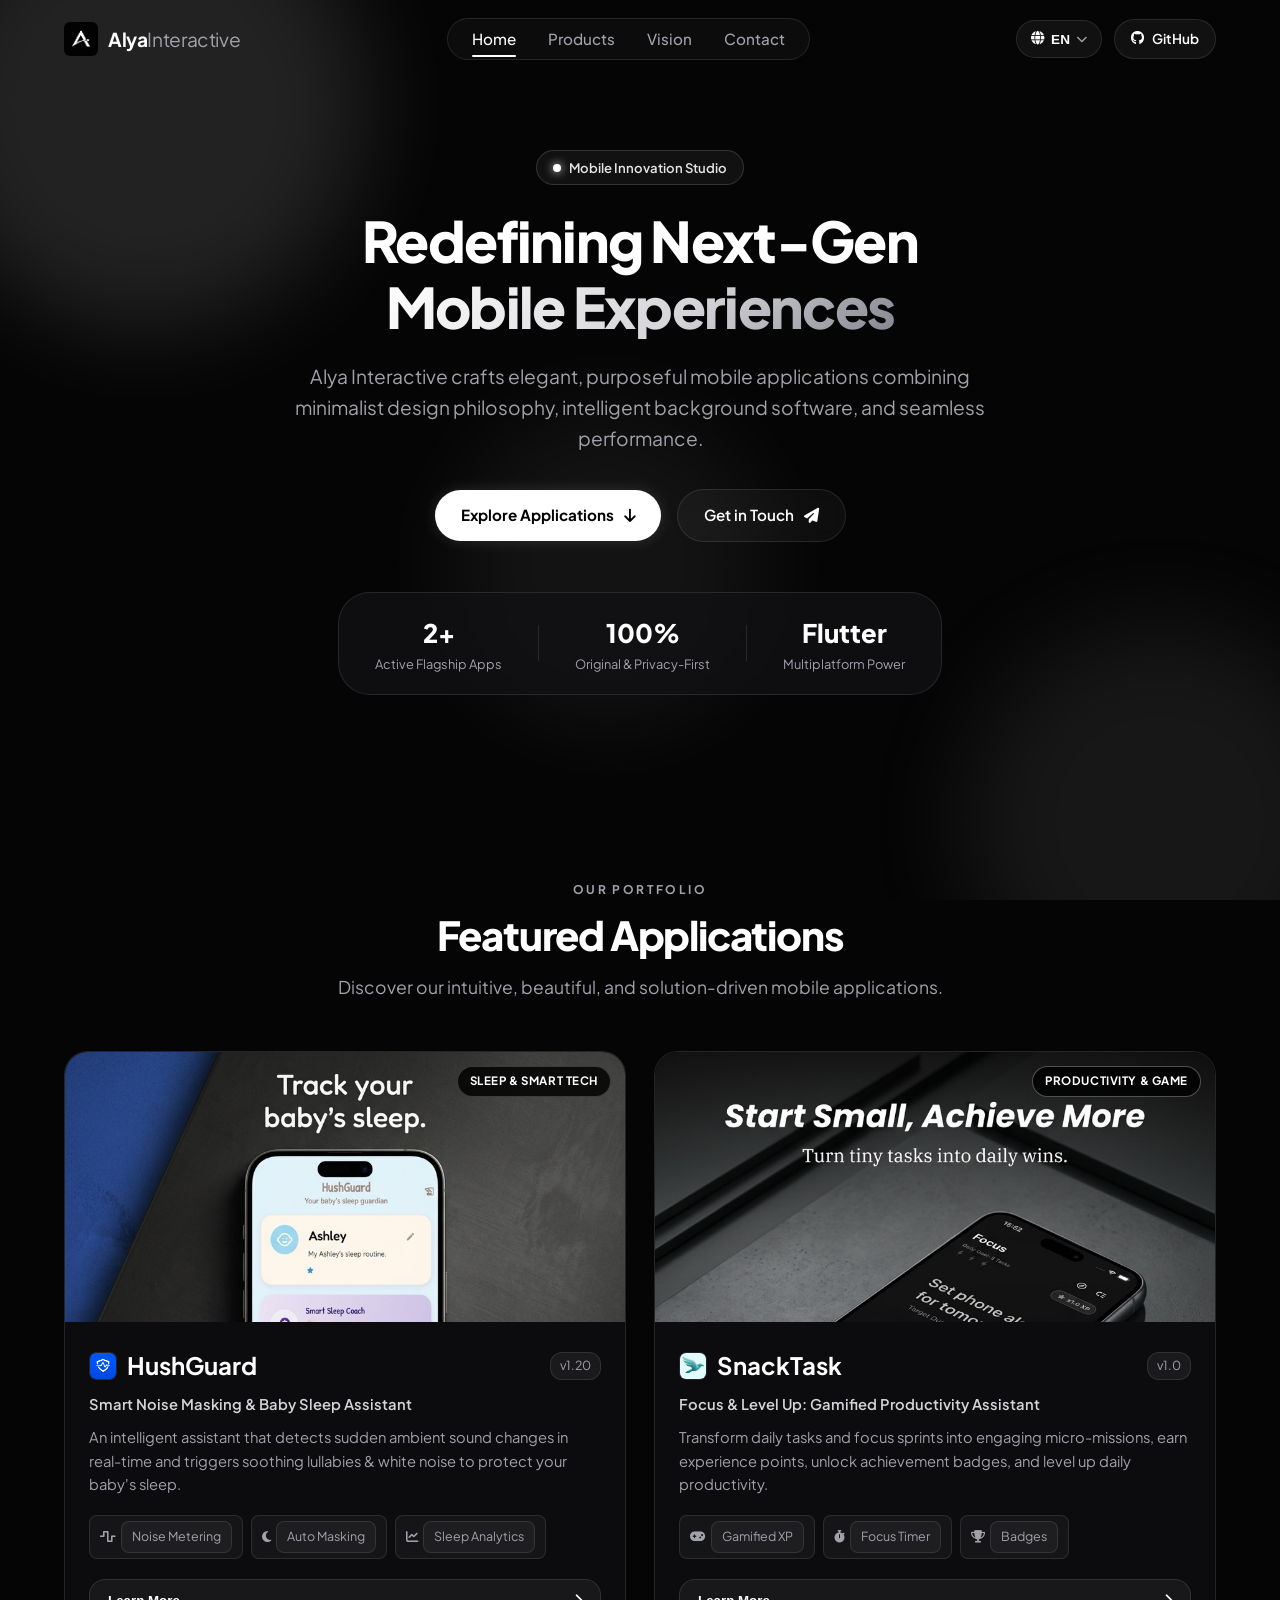
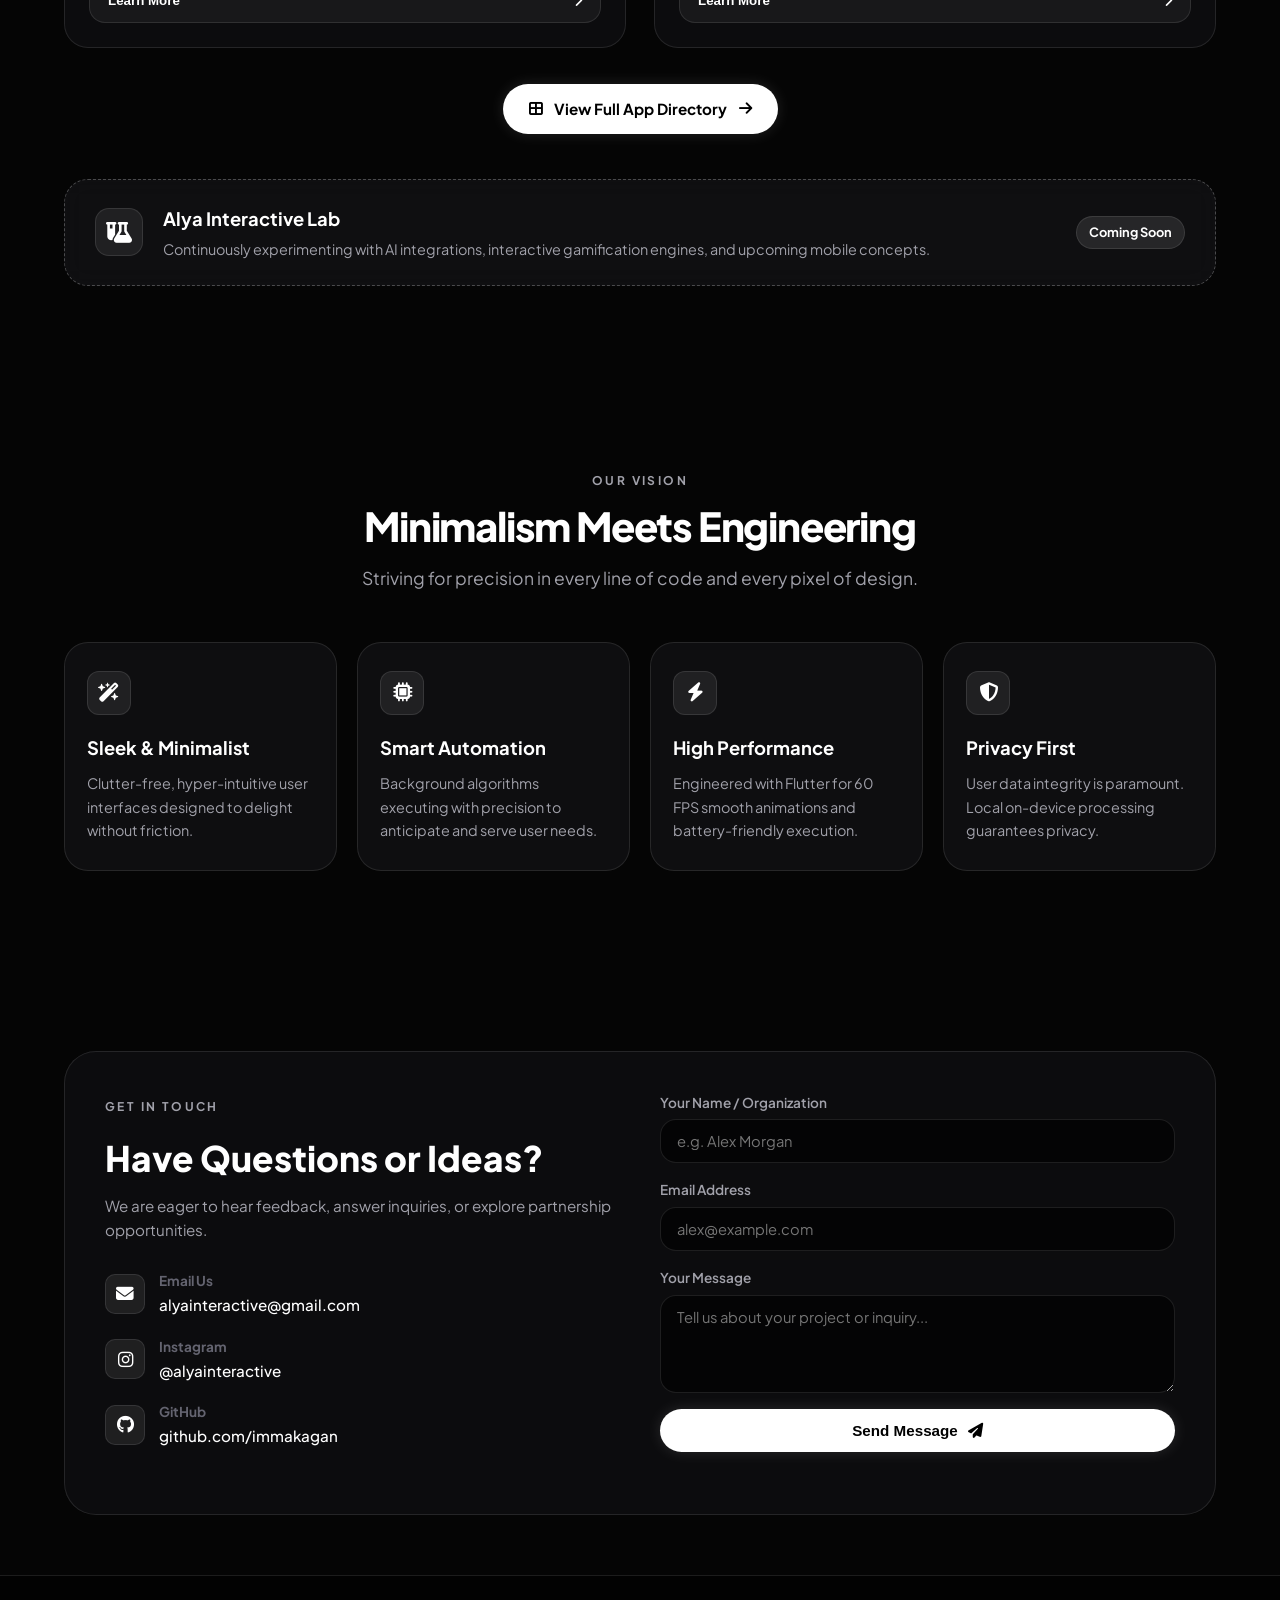
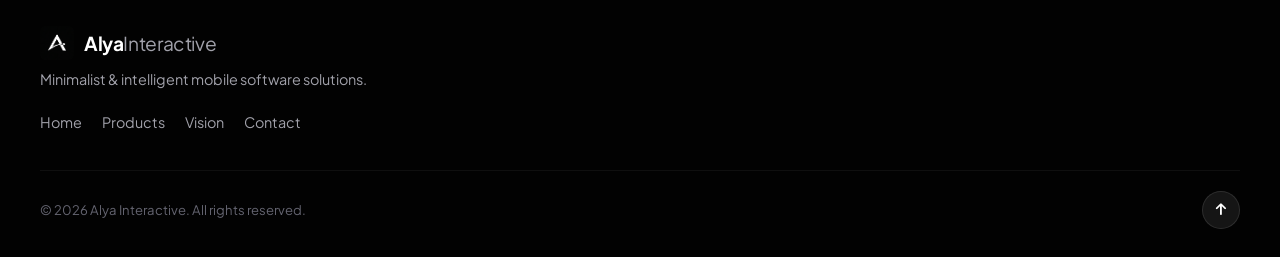
==== commit 6605a1a1: "feat: translate app card badges, feature chips and detail modal content across all 10 languages" ====
--- a/index.html
+++ b/index.html
@@ -143,7 +143,7 @@
                 <article class="app-card" id="app-card-hushguard">
                     <div class="app-card-image">
                         <img src="assets/images/hushguard_mockup.png" alt="HushGuard Smart Noise Masking Assistant" loading="lazy">
-                        <div class="app-badge">Sleep & Smart Tech</div>
+                        <div class="app-badge" data-i18n="badge_sleep">Sleep & Smart Tech</div>
                     </div>
                     <div class="app-card-body">
                         <div class="app-title-row">
@@ -159,9 +159,9 @@
                         </p>
                         
                         <div class="app-features-chips">
-                            <span><i class="fa-solid fa-wave-square"></i> Noise Metering</span>
-                            <span><i class="fa-solid fa-moon"></i> Auto Masking</span>
-                            <span><i class="fa-solid fa-chart-line"></i> Sleep Analytics</span>
+                            <span><i class="fa-solid fa-wave-square"></i> <span data-i18n="chip_noise">Noise Metering</span></span>
+                            <span><i class="fa-solid fa-moon"></i> <span data-i18n="chip_masking">Auto Masking</span></span>
+                            <span><i class="fa-solid fa-chart-line"></i> <span data-i18n="chip_analytics">Sleep Analytics</span></span>
                         </div>
                         
                         <div class="app-card-actions">
@@ -177,7 +177,7 @@
                 <article class="app-card" id="app-card-snacktask">
                     <div class="app-card-image">
                         <img src="assets/images/snacktask_mockup.png" alt="SnackTask Gamified Task & Focus Booster" loading="lazy">
-                        <div class="app-badge accent-green">Productivity & Game</div>
+                        <div class="app-badge accent-green" data-i18n="badge_prod">Productivity & Game</div>
                     </div>
                     <div class="app-card-body">
                         <div class="app-title-row">
@@ -193,9 +193,9 @@
                         </p>
                         
                         <div class="app-features-chips">
-                            <span><i class="fa-solid fa-gamepad"></i> Gamified XP</span>
-                            <span><i class="fa-solid fa-stopwatch"></i> Focus Timer</span>
-                            <span><i class="fa-solid fa-trophy"></i> Badges</span>
+                            <span><i class="fa-solid fa-gamepad"></i> <span data-i18n="chip_xp">Gamified XP</span></span>
+                            <span><i class="fa-solid fa-stopwatch"></i> <span data-i18n="chip_timer">Focus Timer</span></span>
+                            <span><i class="fa-solid fa-trophy"></i> <span data-i18n="chip_badges">Badges</span></span>
                         </div>
                         
                         <div class="app-card-actions">
@@ -357,25 +357,25 @@
                 <div class="modal-header">
                     <img src="assets/images/hushguard_mockup.png" alt="HushGuard Screenshot" class="modal-img">
                     <div>
-                        <span class="modal-tag">Baby & Sleep Tech</span>
+                        <span class="modal-tag" data-i18n="badge_sleep">Sleep & Smart Tech</span>
                         <h2>HushGuard</h2>
-                        <p class="modal-sub">Smart Noise Monitoring & Masking Assistant</p>
+                        <p class="modal-sub" data-i18n="hushguard_tagline">Smart Noise Masking & Baby Sleep Assistant</p>
                     </div>
                 </div>
                 <div class="modal-body-text">
-                    <h4>Key Features</h4>
+                    <h4 data-i18n="modal_key_features">Key Features</h4>
                     <ul>
-                        <li><i class="fa-solid fa-check"></i> <strong>Ambient Noise Monitoring:</strong> Real-time high-precision decibel and noise level detection.</li>
-                        <li><i class="fa-solid fa-check"></i> <strong>Automated Sound Trigger:</strong> Instantly plays soothing white noise or lullabies when disturbance or crying is detected.</li>
-                        <li><i class="fa-solid fa-check"></i> <strong>Rich Audio Library:</strong> Ocean waves, rain soundscapes, white noise, and custom lullabies.</li>
-                        <li><i class="fa-solid fa-check"></i> <strong>Background Efficiency:</strong> Continues monitoring seamlessly with minimal battery footprint even with screen off.</li>
+                        <li><i class="fa-solid fa-check"></i> <span data-i18n="hg_feat_1">Ambient Noise Monitoring: Real-time high-precision decibel and noise level detection.</span></li>
+                        <li><i class="fa-solid fa-check"></i> <span data-i18n="hg_feat_2">Automated Sound Trigger: Instantly plays soothing white noise or lullabies when disturbance or crying is detected.</span></li>
+                        <li><i class="fa-solid fa-check"></i> <span data-i18n="hg_feat_3">Rich Audio Library: Ocean waves, rain soundscapes, white noise, and custom lullabies.</span></li>
+                        <li><i class="fa-solid fa-check"></i> <span data-i18n="hg_feat_4">Background Efficiency: Continues monitoring seamlessly with minimal battery footprint even with screen off.</span></li>
                     </ul>
                     <div class="modal-store-buttons">
                         <a href="https://play.google.com/store/apps/details?id=com.hushguard.app" target="_blank" rel="noopener" class="btn-store active-store">
                             <i class="fa-brands fa-google-play"></i> Google Play Store
                         </a>
                         <a href="#" class="btn-store disabled" onclick="alert('App Store download link will be live soon!')">
-                            <i class="fa-brands fa-apple"></i> App Store (Coming Soon)
+                            <i class="fa-brands fa-apple"></i> <span data-i18n="btn_appstore_soon">App Store (Coming Soon)</span>
                         </a>
                     </div>
                 </div>
@@ -385,25 +385,25 @@
                 <div class="modal-header">
                     <img src="assets/images/snacktask_mockup.png" alt="SnackTask Screenshot" class="modal-img">
                     <div>
-                        <span class="modal-tag">Productivity & Gaming</span>
+                        <span class="modal-tag" data-i18n="badge_prod">Productivity & Game</span>
                         <h2>SnackTask</h2>
-                        <p class="modal-sub">Gamified Task & Focus Sprint Tracker</p>
+                        <p class="modal-sub" data-i18n="snacktask_tagline">Focus & Level Up: Gamified Productivity Assistant</p>
                     </div>
                 </div>
                 <div class="modal-body-text">
-                    <h4>Key Features</h4>
+                    <h4 data-i18n="modal_key_features">Key Features</h4>
                     <ul>
-                        <li><i class="fa-solid fa-check"></i> <strong>Gamified Task Engine:</strong> Earn XP points, level up, and build productivity streaks as you complete daily goals.</li>
-                        <li><i class="fa-solid fa-check"></i> <strong>Pomodoro Focus Sprints:</strong> Manage your deep work sessions with customizable focus timers.</li>
-                        <li><i class="fa-solid fa-check"></i> <strong>Snack & Badge System:</strong> Unlock fun badges, avatars, and rewards for milestone accomplishments.</li>
-                        <li><i class="fa-solid fa-check"></i> <strong>Clean & Lightning Fast:</strong> Zero friction, minimalist layout focused purely on your goals.</li>
+                        <li><i class="fa-solid fa-check"></i> <span data-i18n="st_feat_1">Gamified Task Engine: Earn XP points, level up, and build productivity streaks as you complete daily goals.</span></li>
+                        <li><i class="fa-solid fa-check"></i> <span data-i18n="st_feat_2">Pomodoro Focus Sprints: Manage your deep work sessions with customizable focus timers.</span></li>
+                        <li><i class="fa-solid fa-check"></i> <span data-i18n="st_feat_3">Snack & Badge System: Unlock fun badges, avatars, and rewards for milestone accomplishments.</span></li>
+                        <li><i class="fa-solid fa-check"></i> <span data-i18n="st_feat_4">Clean & Lightning Fast: Zero friction, minimalist layout focused purely on your goals.</span></li>
                     </ul>
                     <div class="modal-store-buttons">
                         <a href="https://play.google.com/store/apps/details?id=com.alyainteractive.snacktask" target="_blank" rel="noopener" class="btn-store active-store">
                             <i class="fa-brands fa-google-play"></i> Google Play Store
                         </a>
                         <a href="#" class="btn-store disabled" onclick="alert('App Store download link will be live soon!')">
-                            <i class="fa-brands fa-apple"></i> App Store (Coming Soon)
+                            <i class="fa-brands fa-apple"></i> <span data-i18n="btn_appstore_soon">App Store (Coming Soon)</span>
                         </a>
                     </div>
                 </div>
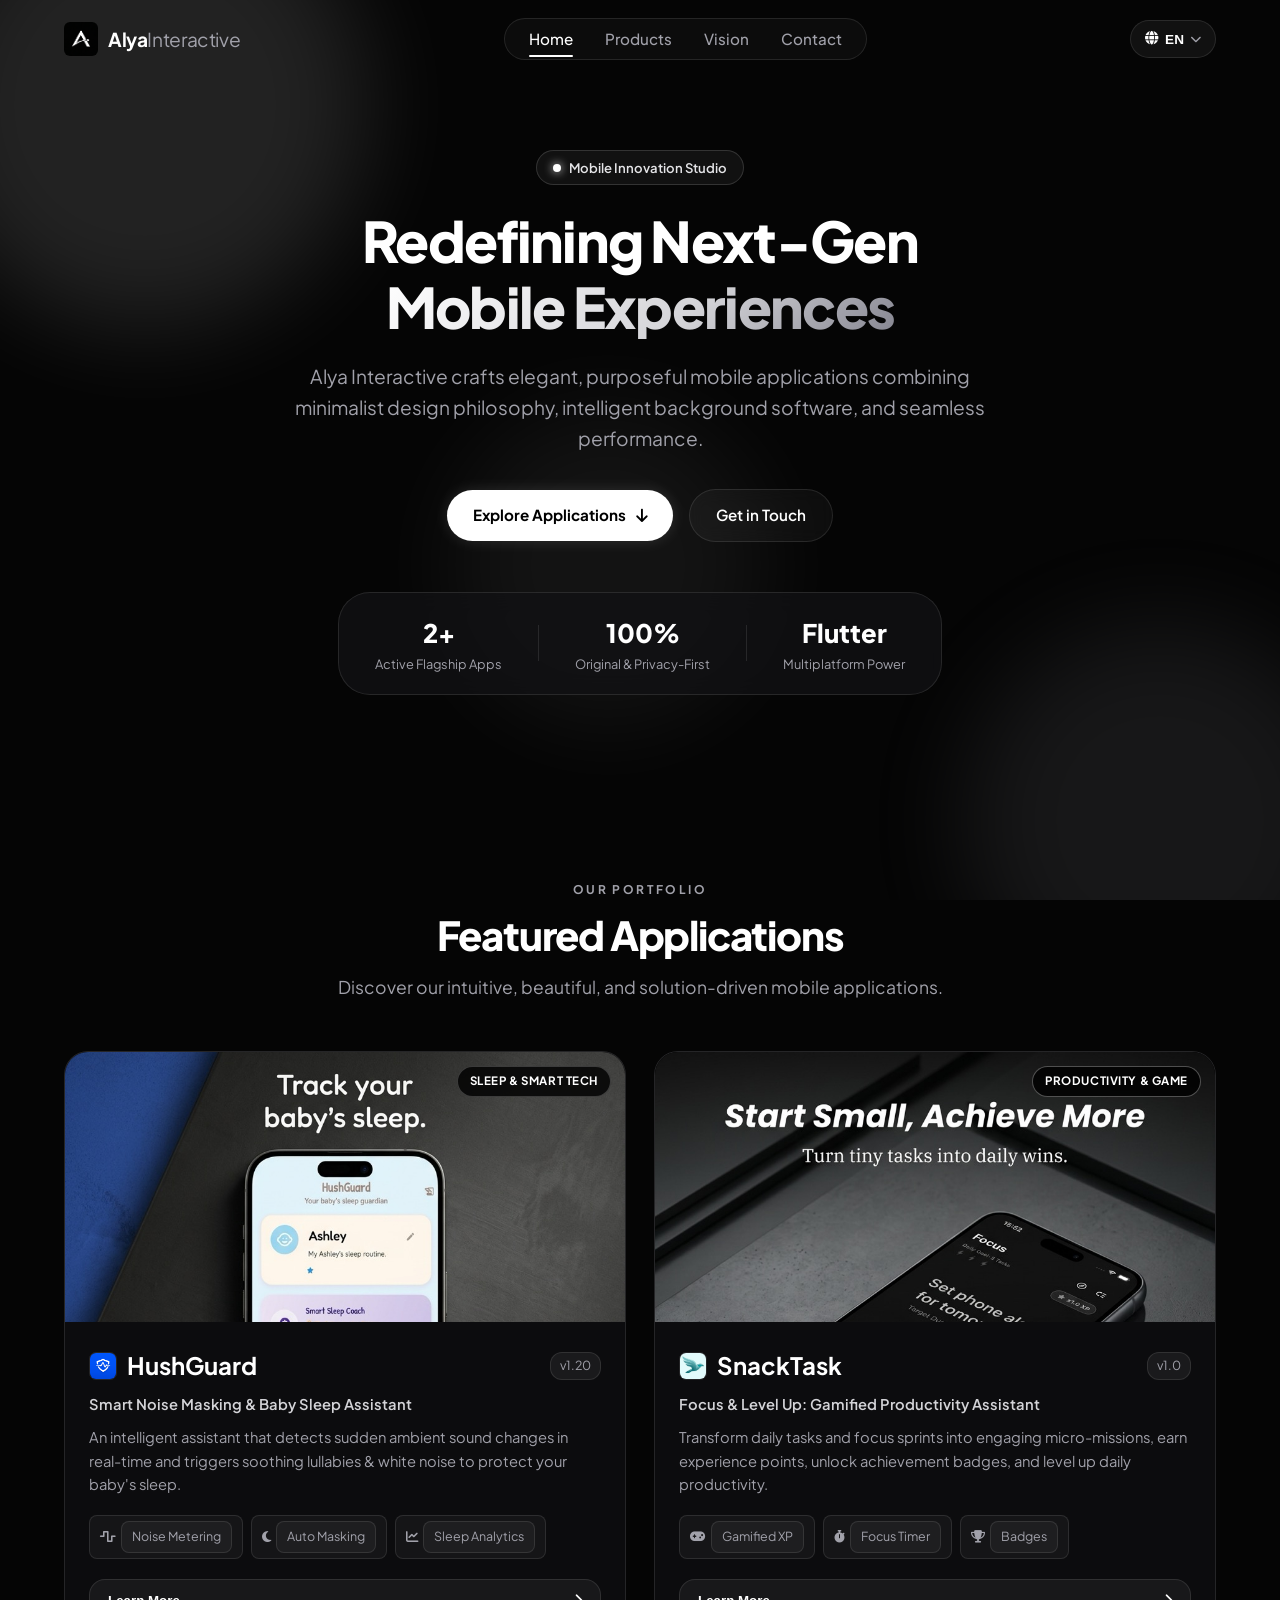
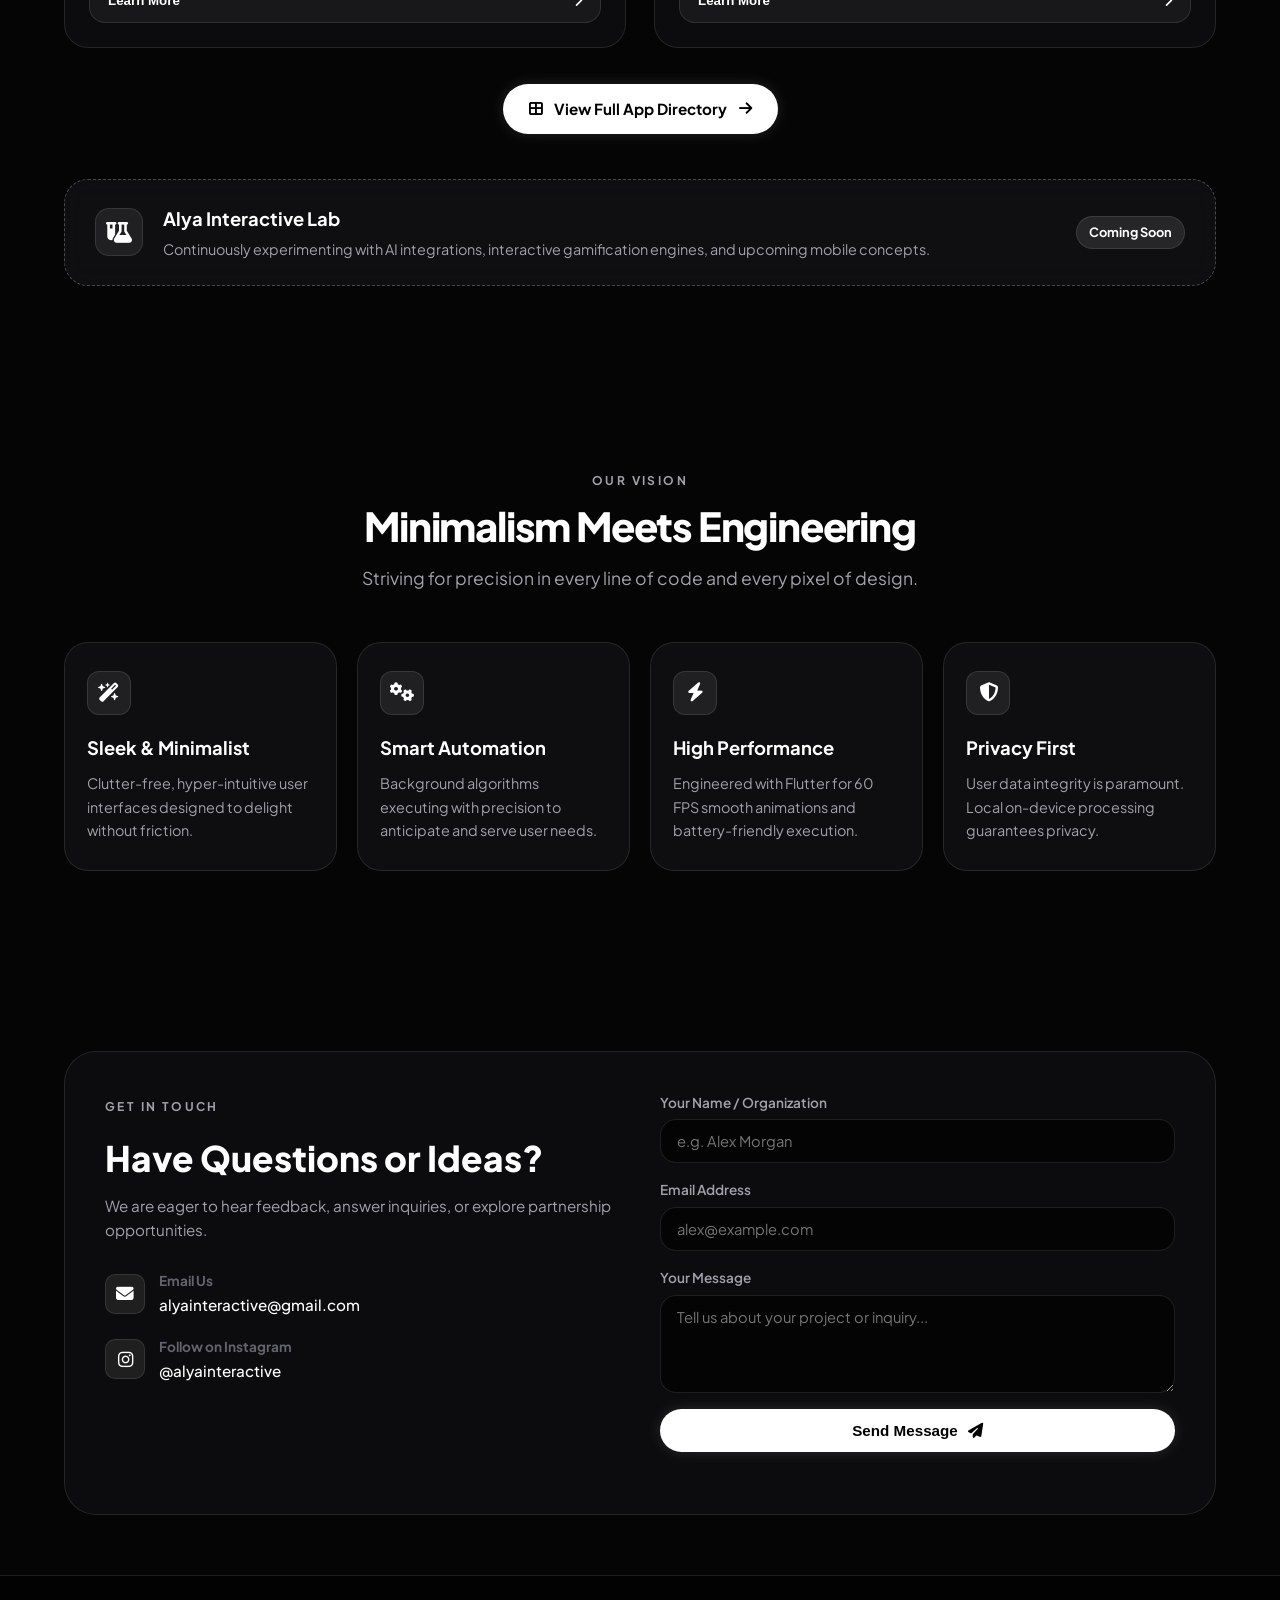
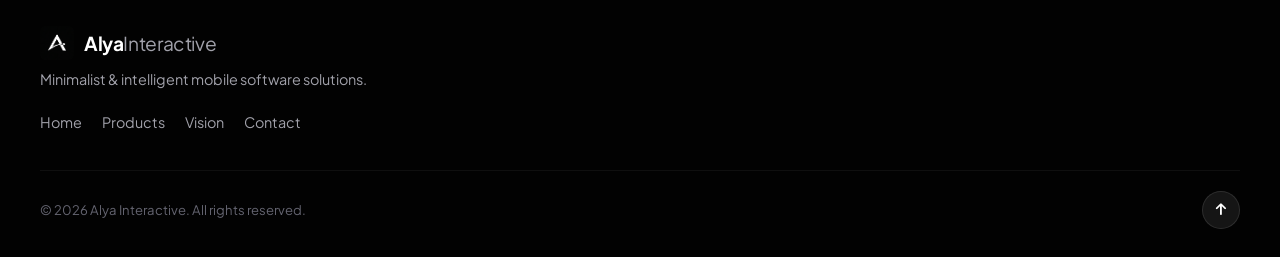
==== commit 54b13ac6: "feat: translate contact email/insta labels in 10 languages and remove github links for pure brand id" ====
--- a/index.html
+++ b/index.html
@@ -76,9 +76,6 @@
                     </div>
                 </div>
 
-                <a href="https://github.com/immakagan" target="_blank" rel="noopener" class="btn-github-nav" id="github-nav-btn" title="GitHub Profile">
-                    <i class="fa-brands fa-github"></i> GitHub
-                </a>
                 <button class="mobile-toggle" id="mobile-toggle-btn" aria-label="Toggle Navigation Menu">
                     <i class="fa-solid fa-bars"></i>
                 </button>
@@ -105,9 +102,8 @@
                         <span data-i18n="btn_explore">Explore Applications</span>
                         <i class="fa-solid fa-arrow-down"></i>
                     </a>
-                    <a href="#contact" class="btn-secondary" id="btn-contact-hero">
+                    <a href="#contact" class="btn-secondary" id="btn-hero-contact">
                         <span data-i18n="btn_contact">Get in Touch</span>
-                        <i class="fa-solid fa-paper-plane"></i>
                     </a>
                 </div>
                 
@@ -244,7 +240,7 @@
                 </div>
 
                 <div class="pillar-card">
-                    <div class="pillar-icon"><i class="fa-solid fa-microchip"></i></div>
+                    <div class="pillar-icon"><i class="fa-solid fa-gears"></i></div>
                     <h3 data-i18n="p2_title">Smart Automation</h3>
                     <p data-i18n="p2_desc">Background algorithms executing with precision to anticipate and serve user needs.</p>
                 </div>
@@ -275,22 +271,15 @@
                         <div class="contact-item">
                             <i class="fa-solid fa-envelope"></i>
                             <div>
-                                <strong>Email Us</strong>
+                                <strong data-i18n="contact_email_label">Email Us</strong>
                                 <span><a href="mailto:alyainteractive@gmail.com" class="contact-link">alyainteractive@gmail.com</a></span>
                             </div>
                         </div>
                         <div class="contact-item">
                             <i class="fa-brands fa-instagram"></i>
                             <div>
-                                <strong>Instagram</strong>
+                                <strong data-i18n="contact_insta_label">Follow on Instagram</strong>
                                 <span><a href="https://www.instagram.com/alyainteractive/" target="_blank" rel="noopener" class="contact-link">@alyainteractive</a></span>
-                            </div>
-                        </div>
-                        <div class="contact-item">
-                            <i class="fa-brands fa-github"></i>
-                            <div>
-                                <strong>GitHub</strong>
-                                <span><a href="https://github.com/immakagan" target="_blank" rel="noopener" class="contact-link">github.com/immakagan</a></span>
                             </div>
                         </div>
                     </div>
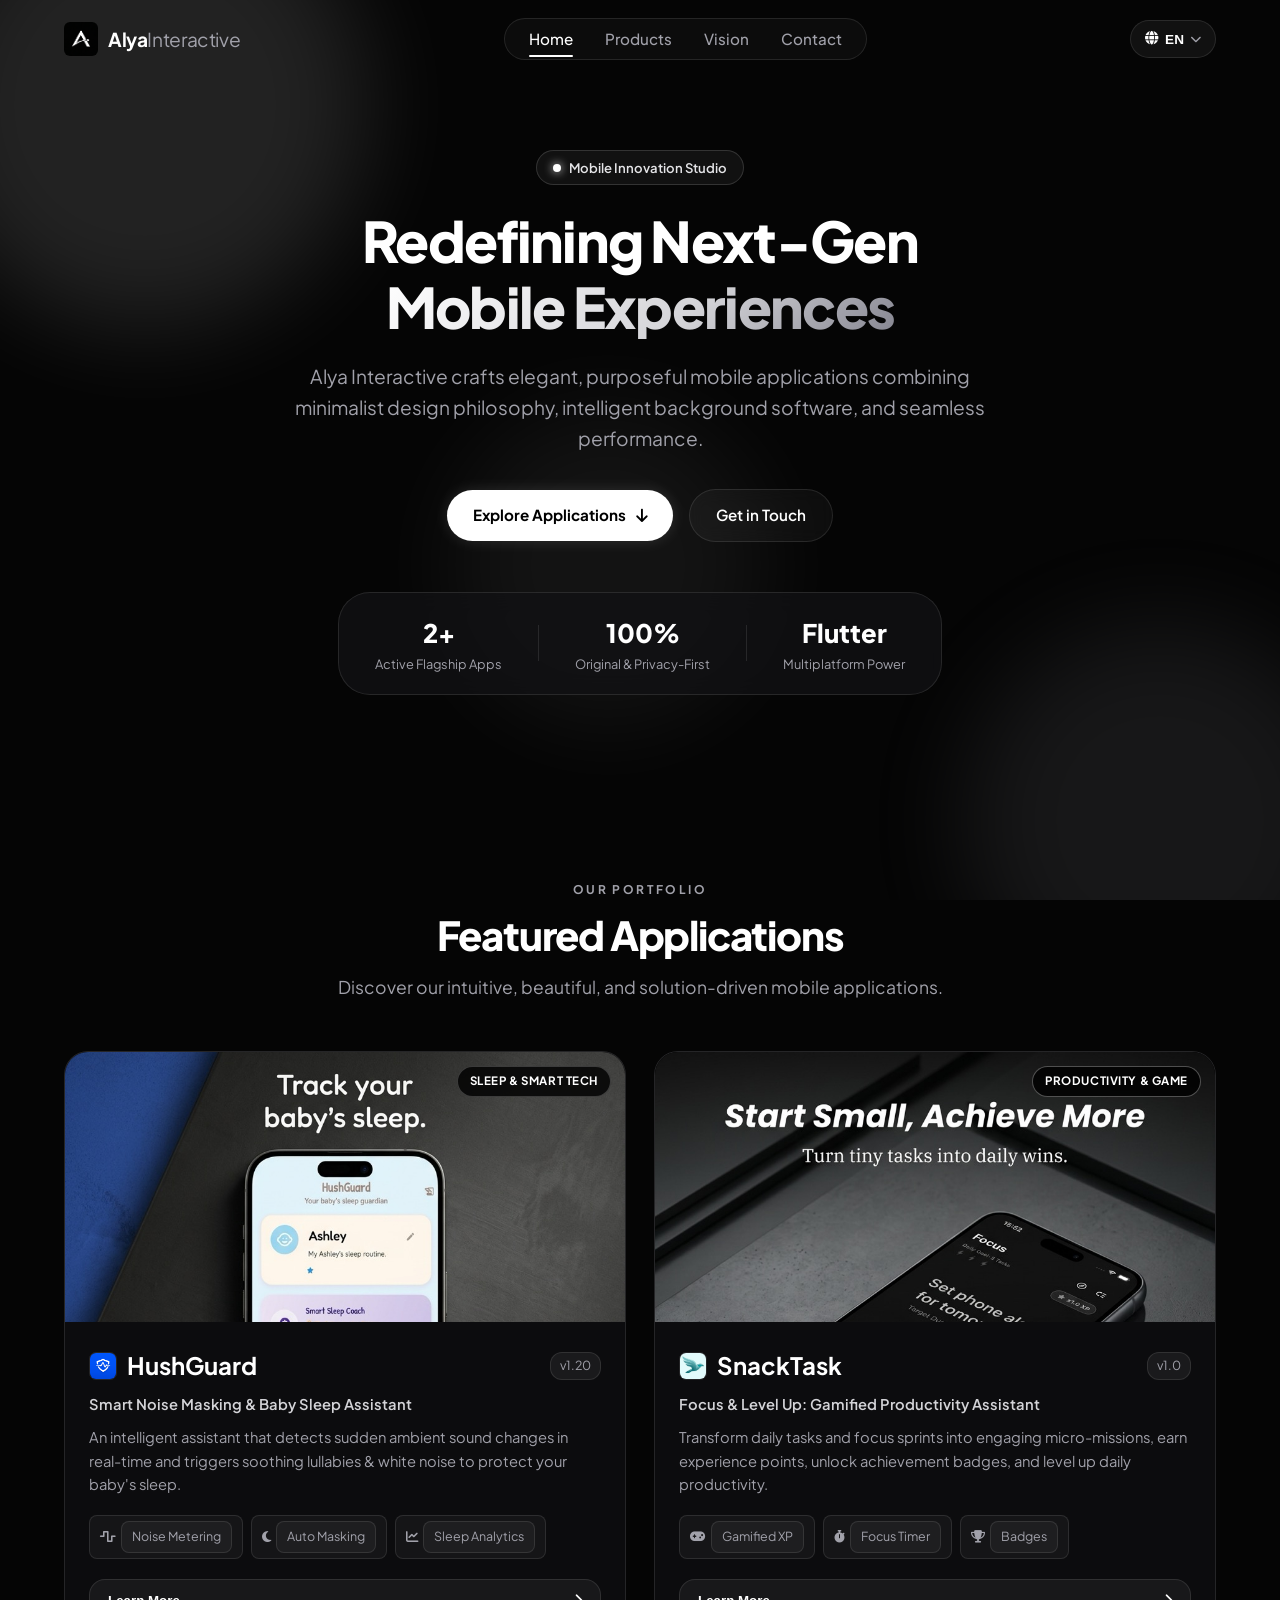
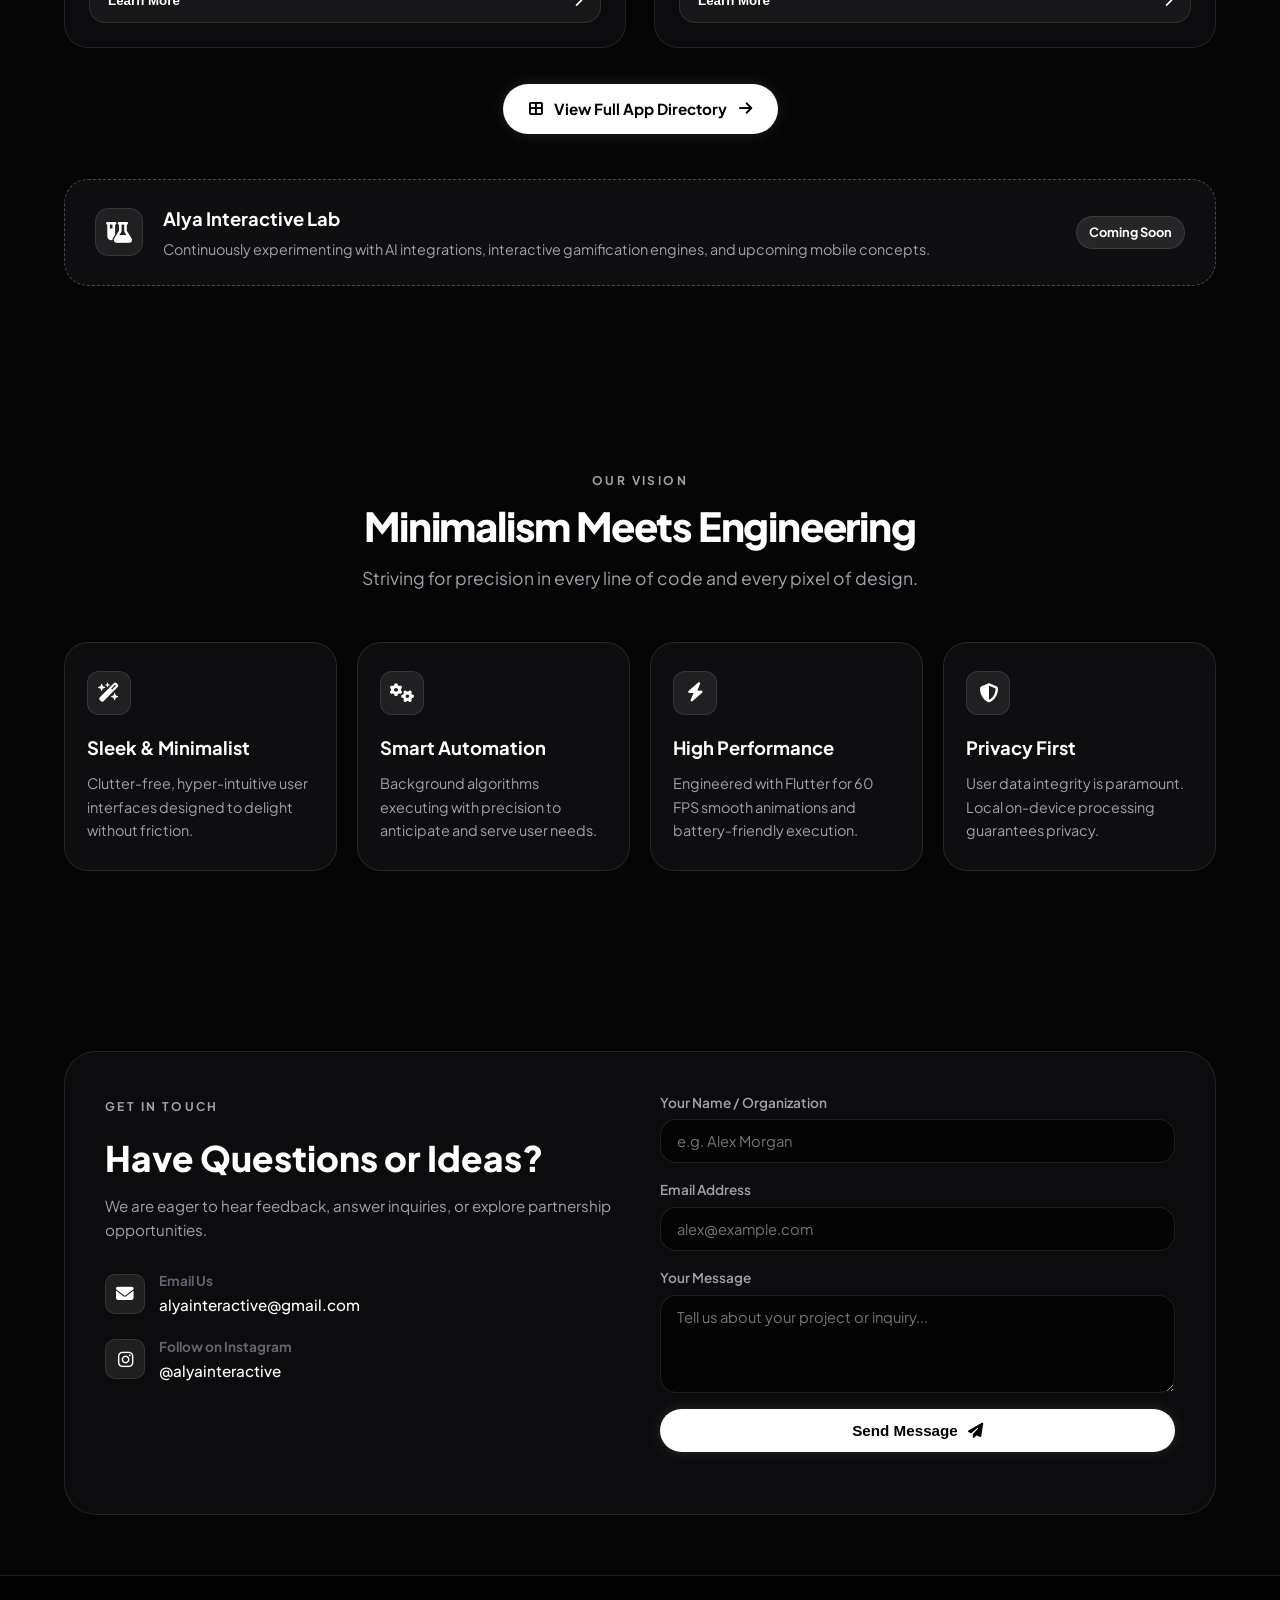
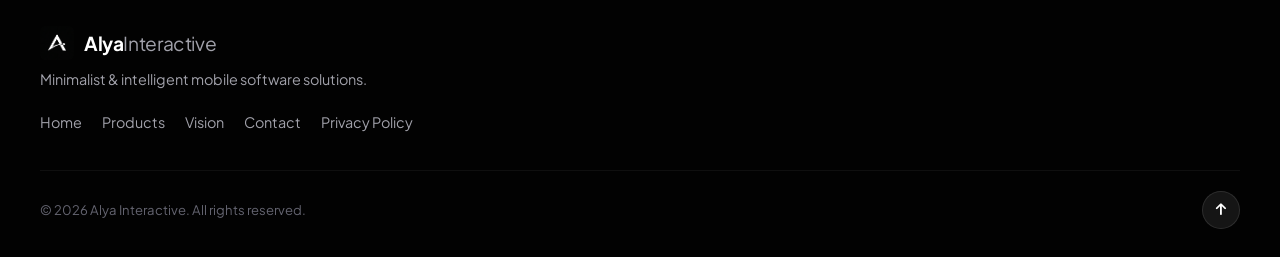
==== commit f8013deb: "feat: add comprehensive Play Store & App Store compliant Privacy Policy page privacy-policy.html" ====
--- a/index.html
+++ b/index.html
@@ -326,6 +326,7 @@
                 <a href="#apps" data-i18n="nav_apps">Products</a>
                 <a href="#philosophy" data-i18n="nav_philosophy">Vision</a>
                 <a href="#contact" data-i18n="nav_contact">Contact</a>
+                <a href="privacy-policy.html">Privacy Policy</a>
             </div>
 
             <div class="footer-bottom">
--- a/style.css
+++ b/style.css
@@ -1268,6 +1268,97 @@
     cursor: pointer;
 }
 
+/* Privacy Policy Page Styles */
+.policy-section {
+    padding-top: 130px;
+    padding-bottom: 80px;
+}
+
+.policy-card {
+    background: var(--bg-card);
+    border: 1px solid var(--border-color);
+    border-radius: var(--radius-xl);
+    padding: 50px;
+    backdrop-filter: blur(16px);
+    -webkit-backdrop-filter: blur(16px);
+    box-shadow: var(--shadow-card);
+}
+
+.policy-header {
+    text-align: center;
+    border-bottom: 1px solid var(--border-color);
+    padding-bottom: 24px;
+    margin-bottom: 36px;
+}
+
+.policy-header h1 {
+    font-size: clamp(2.2rem, 5vw, 3.2rem);
+    font-weight: 800;
+    margin-top: 6px;
+    margin-bottom: 8px;
+}
+
+.policy-meta {
+    color: var(--text-muted);
+    font-size: 0.88rem;
+    font-weight: 500;
+}
+
+.policy-content {
+    color: var(--text-secondary);
+    font-size: 0.98rem;
+    line-height: 1.75;
+}
+
+.policy-content h2 {
+    color: var(--text-primary);
+    font-size: 1.4rem;
+    font-weight: 700;
+    margin-top: 36px;
+    margin-bottom: 16px;
+    border-left: 3px solid #ffffff;
+    padding-left: 12px;
+}
+
+.policy-content h3 {
+    color: #e4e4e7;
+    font-size: 1.15rem;
+    font-weight: 600;
+    margin-top: 24px;
+    margin-bottom: 12px;
+}
+
+.policy-content p {
+    margin-bottom: 16px;
+}
+
+.policy-content ul {
+    margin-bottom: 20px;
+    padding-left: 24px;
+}
+
+.policy-content li {
+    margin-bottom: 8px;
+}
+
+.policy-back-cta {
+    display: flex;
+    justify-content: center;
+    margin-top: 48px;
+    padding-top: 24px;
+    border-top: 1px solid var(--border-color);
+}
+
+.footer-policy-link a {
+    color: var(--text-secondary);
+    text-decoration: underline;
+    font-size: 0.85rem;
+}
+
+.footer-policy-link a:hover {
+    color: #ffffff;
+}
+
 /* ==========================================================================
    Comprehensive Mobile Responsiveness (Phones & Tablets)
    ========================================================================== */
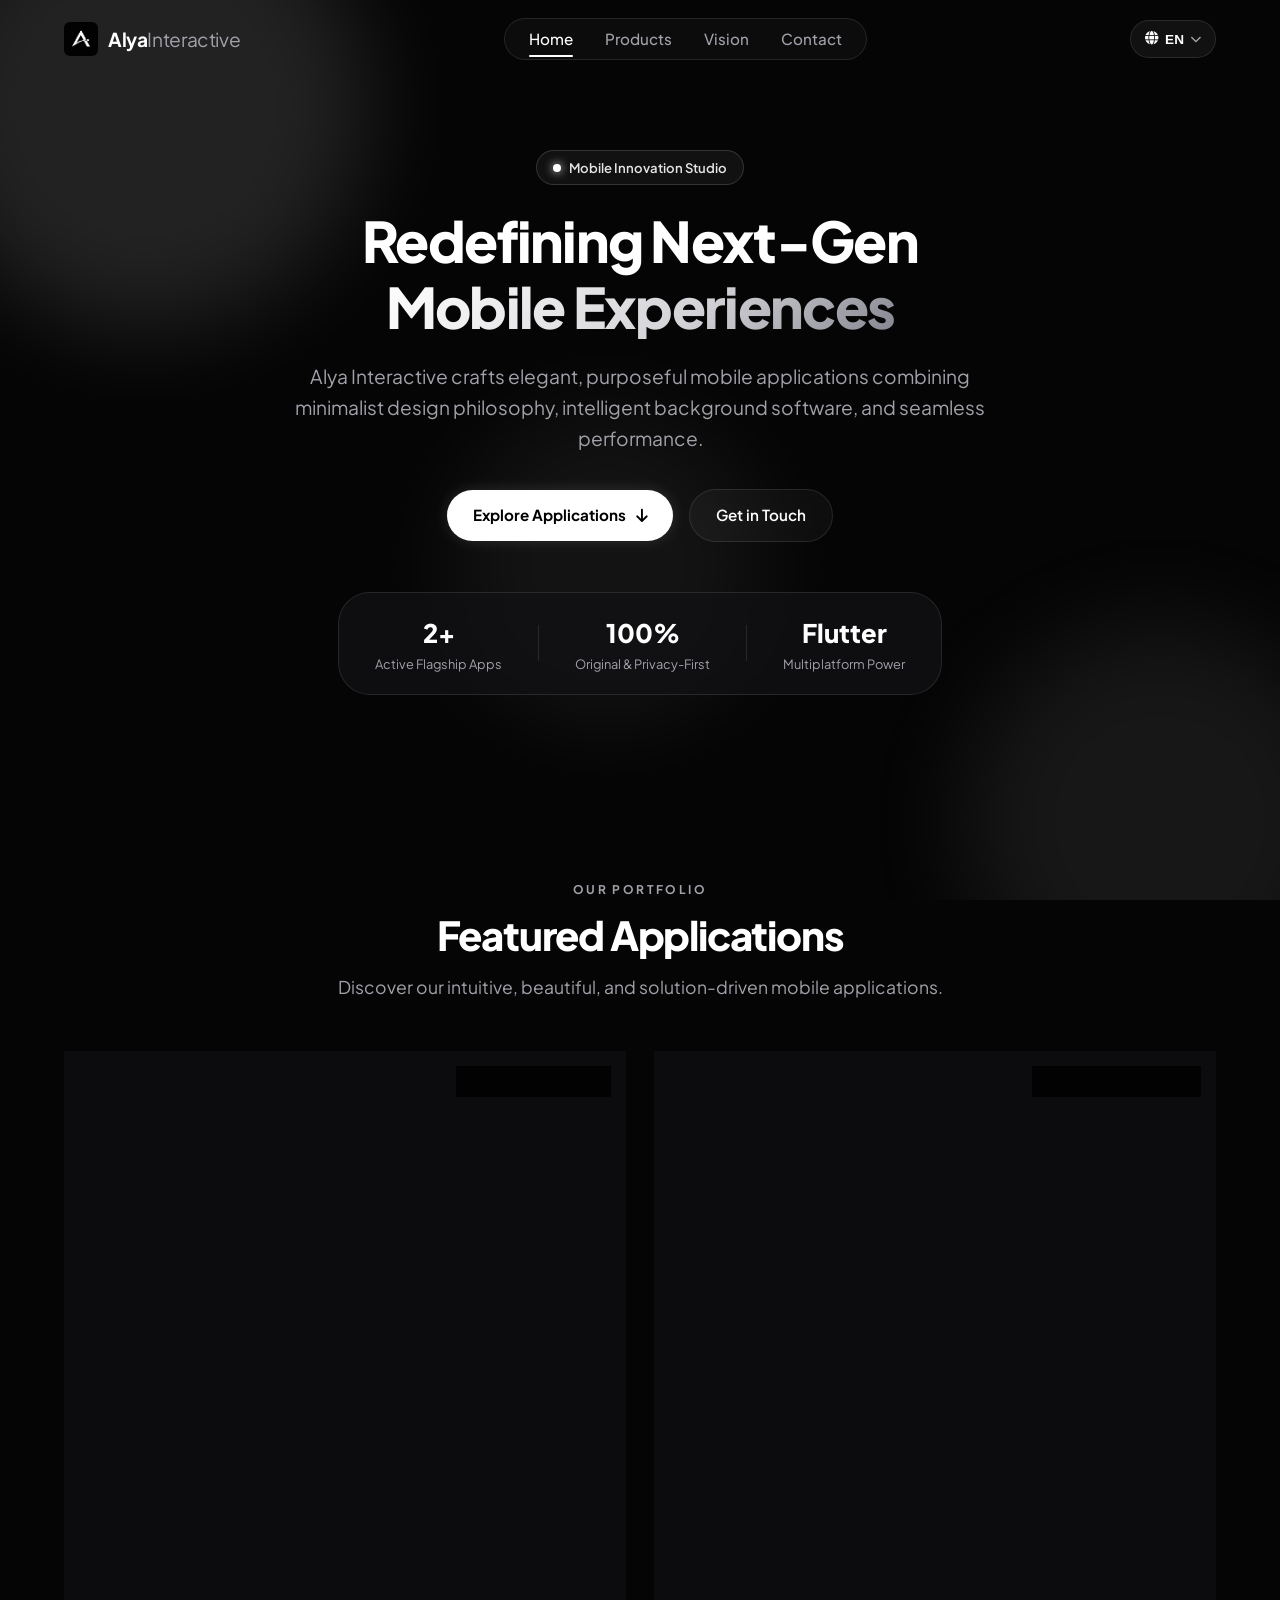
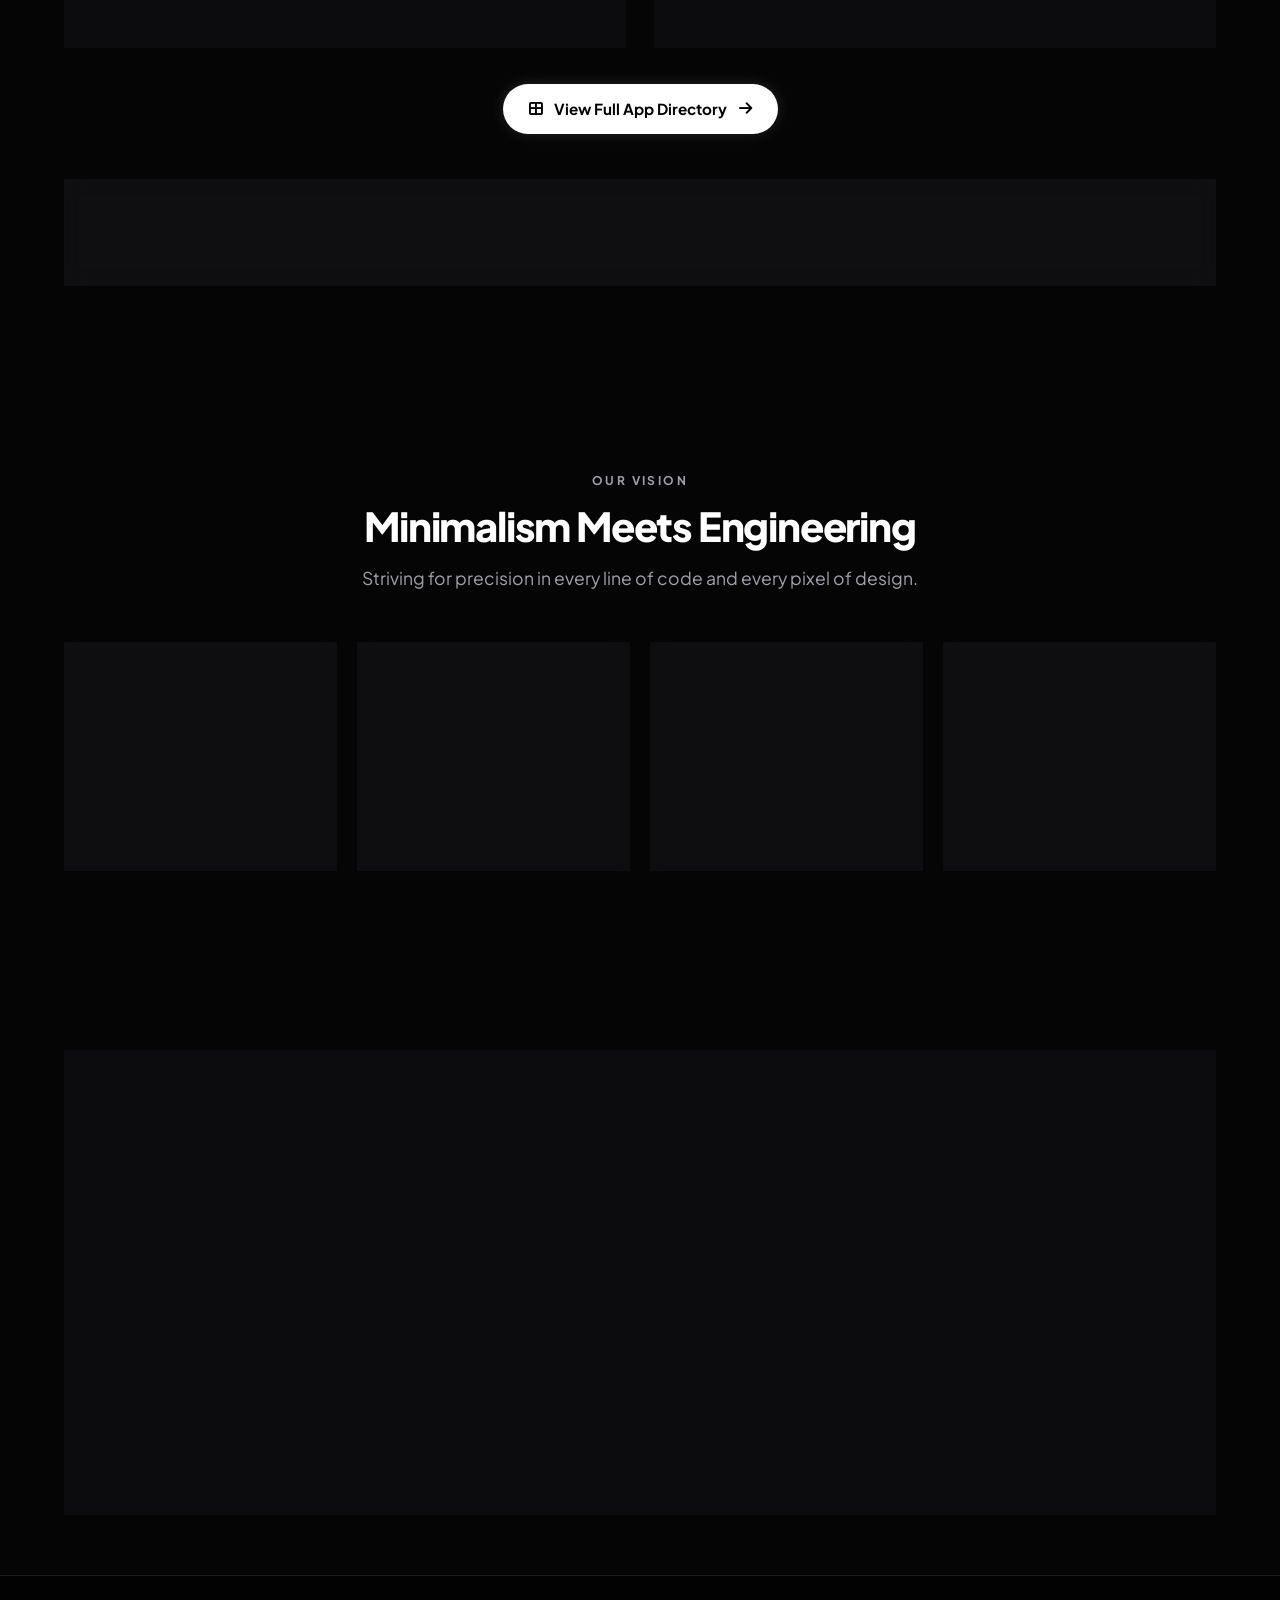
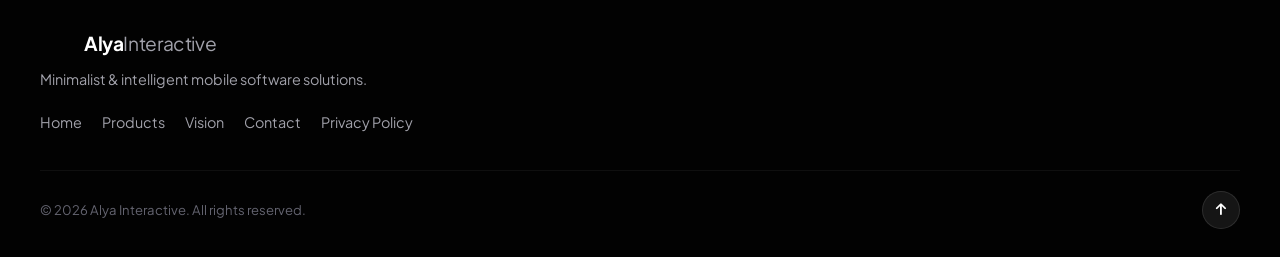
==== commit a4387e4c: "feat: translate footer Privacy Policy link across all 10 languages" ====
--- a/index.html
+++ b/index.html
@@ -326,7 +326,7 @@
                 <a href="#apps" data-i18n="nav_apps">Products</a>
                 <a href="#philosophy" data-i18n="nav_philosophy">Vision</a>
                 <a href="#contact" data-i18n="nav_contact">Contact</a>
-                <a href="privacy-policy.html">Privacy Policy</a>
+                <a href="privacy-policy.html" data-i18n="footer_privacy">Privacy Policy</a>
             </div>
 
             <div class="footer-bottom">
